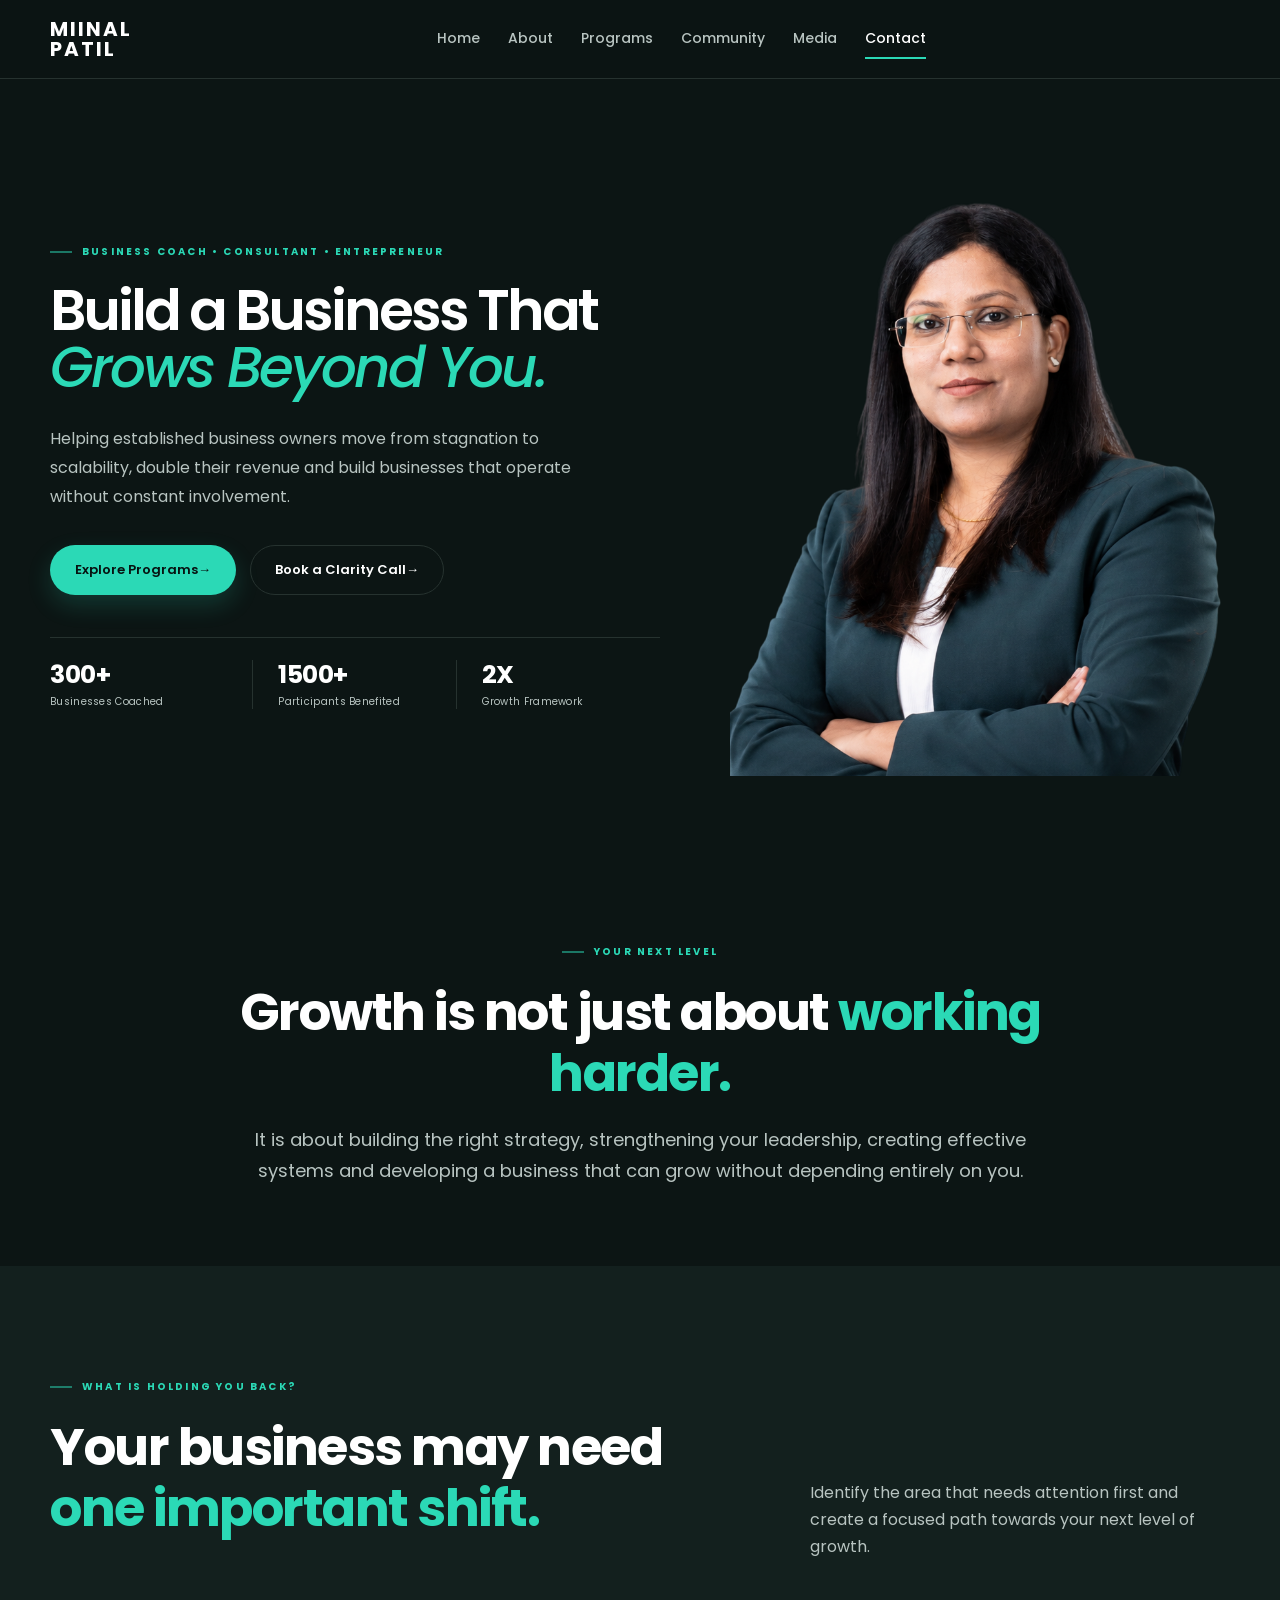
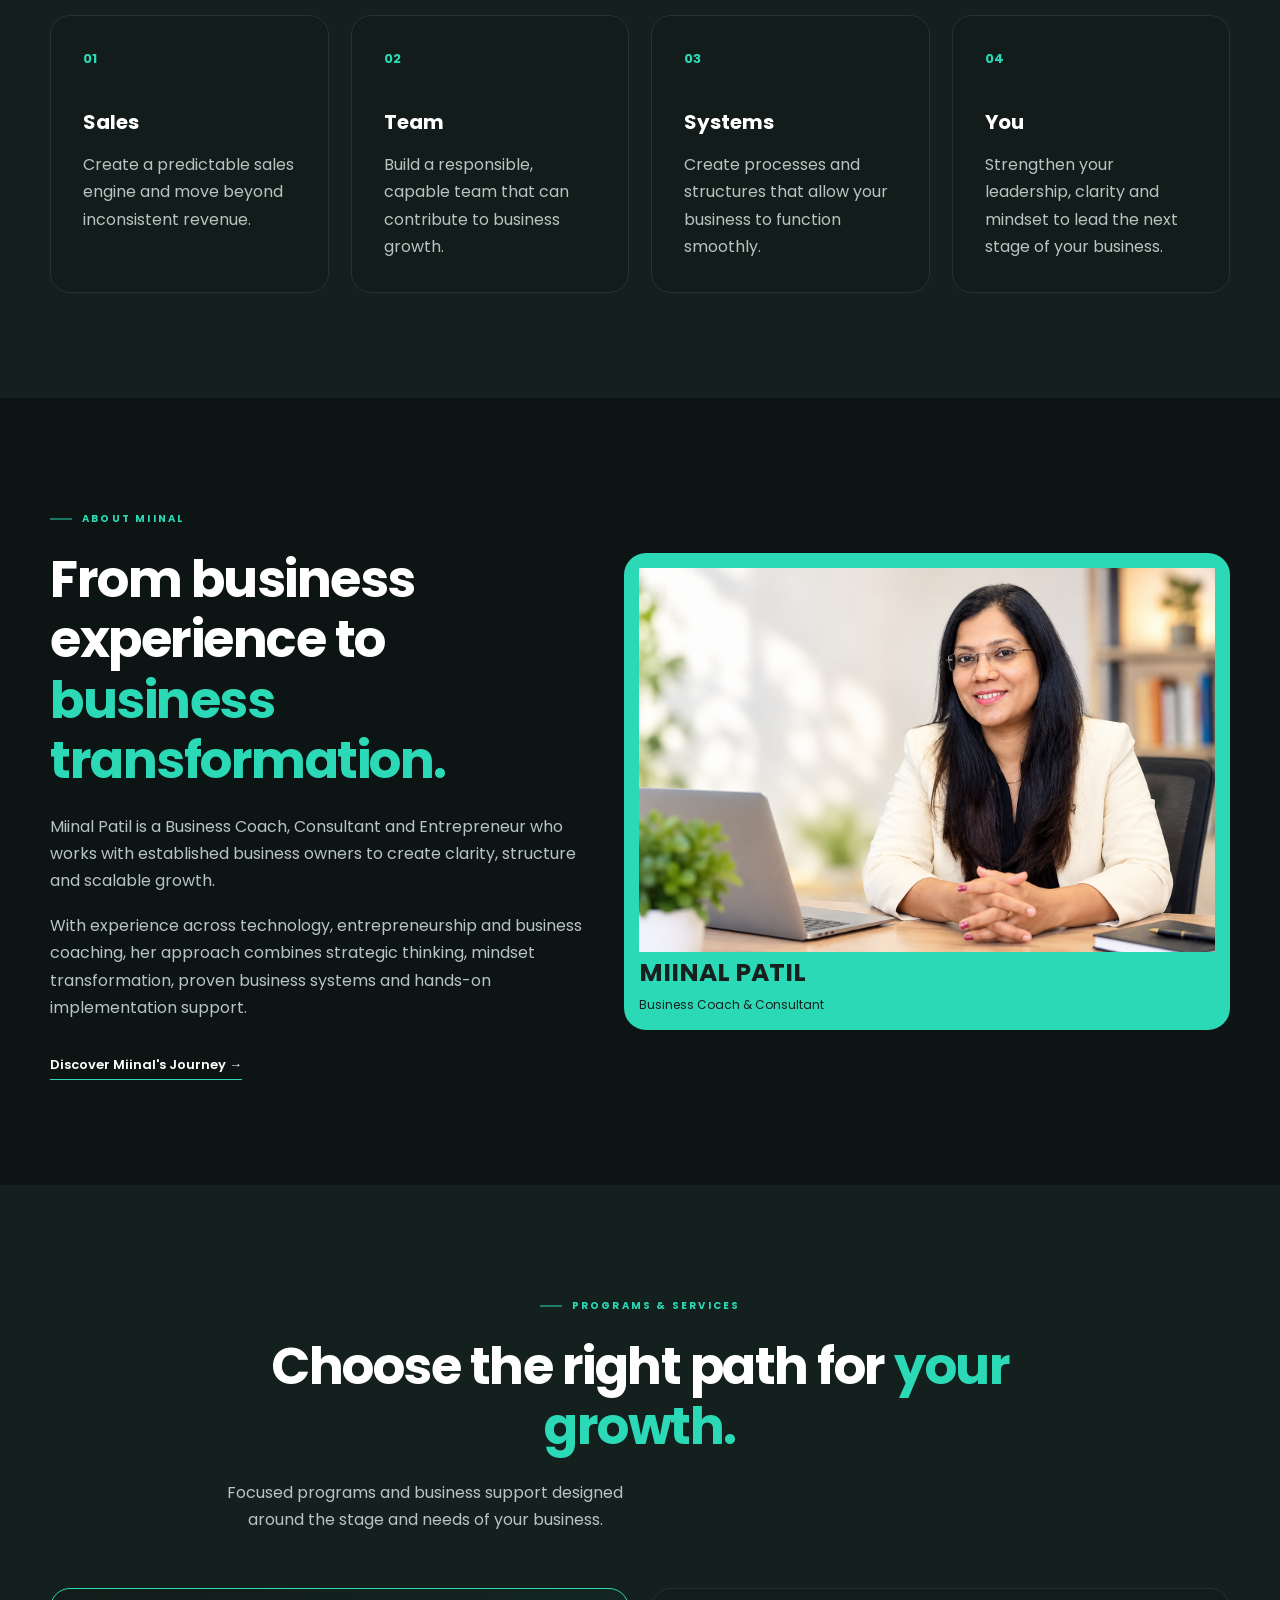
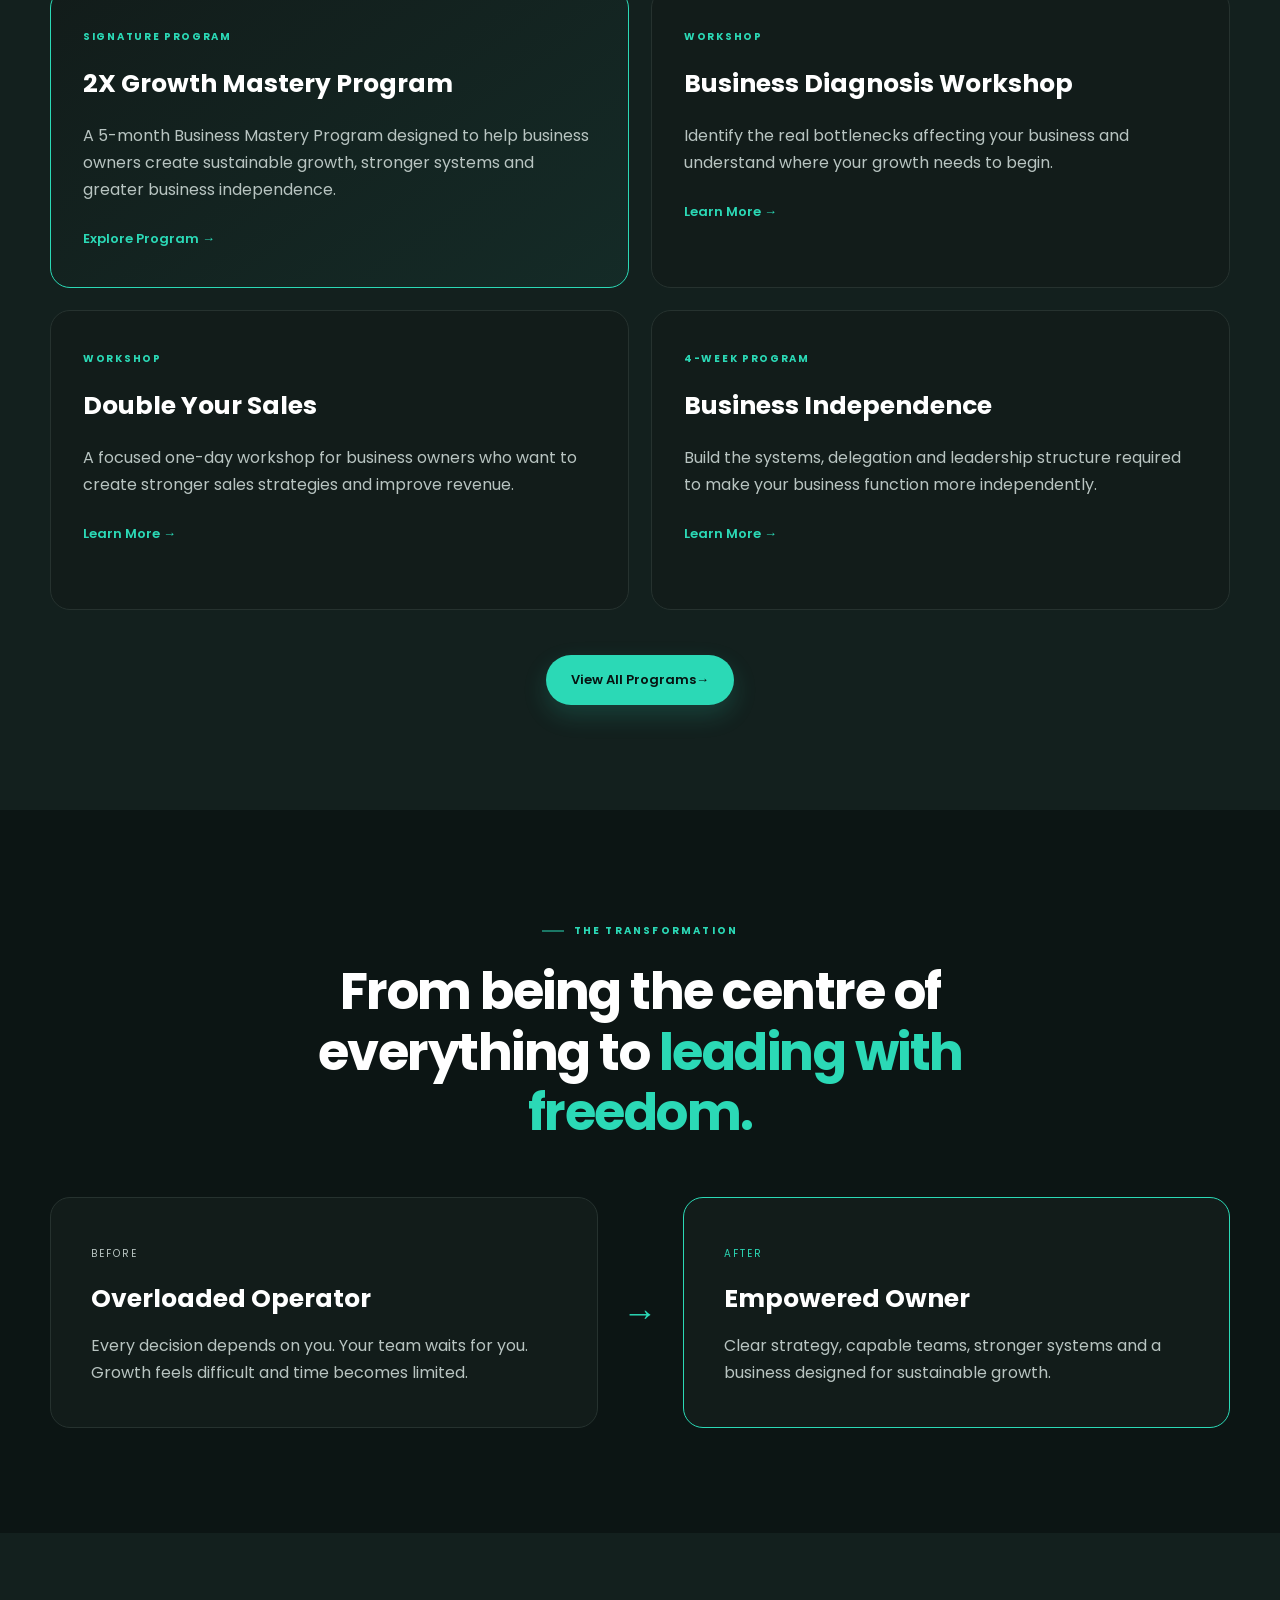
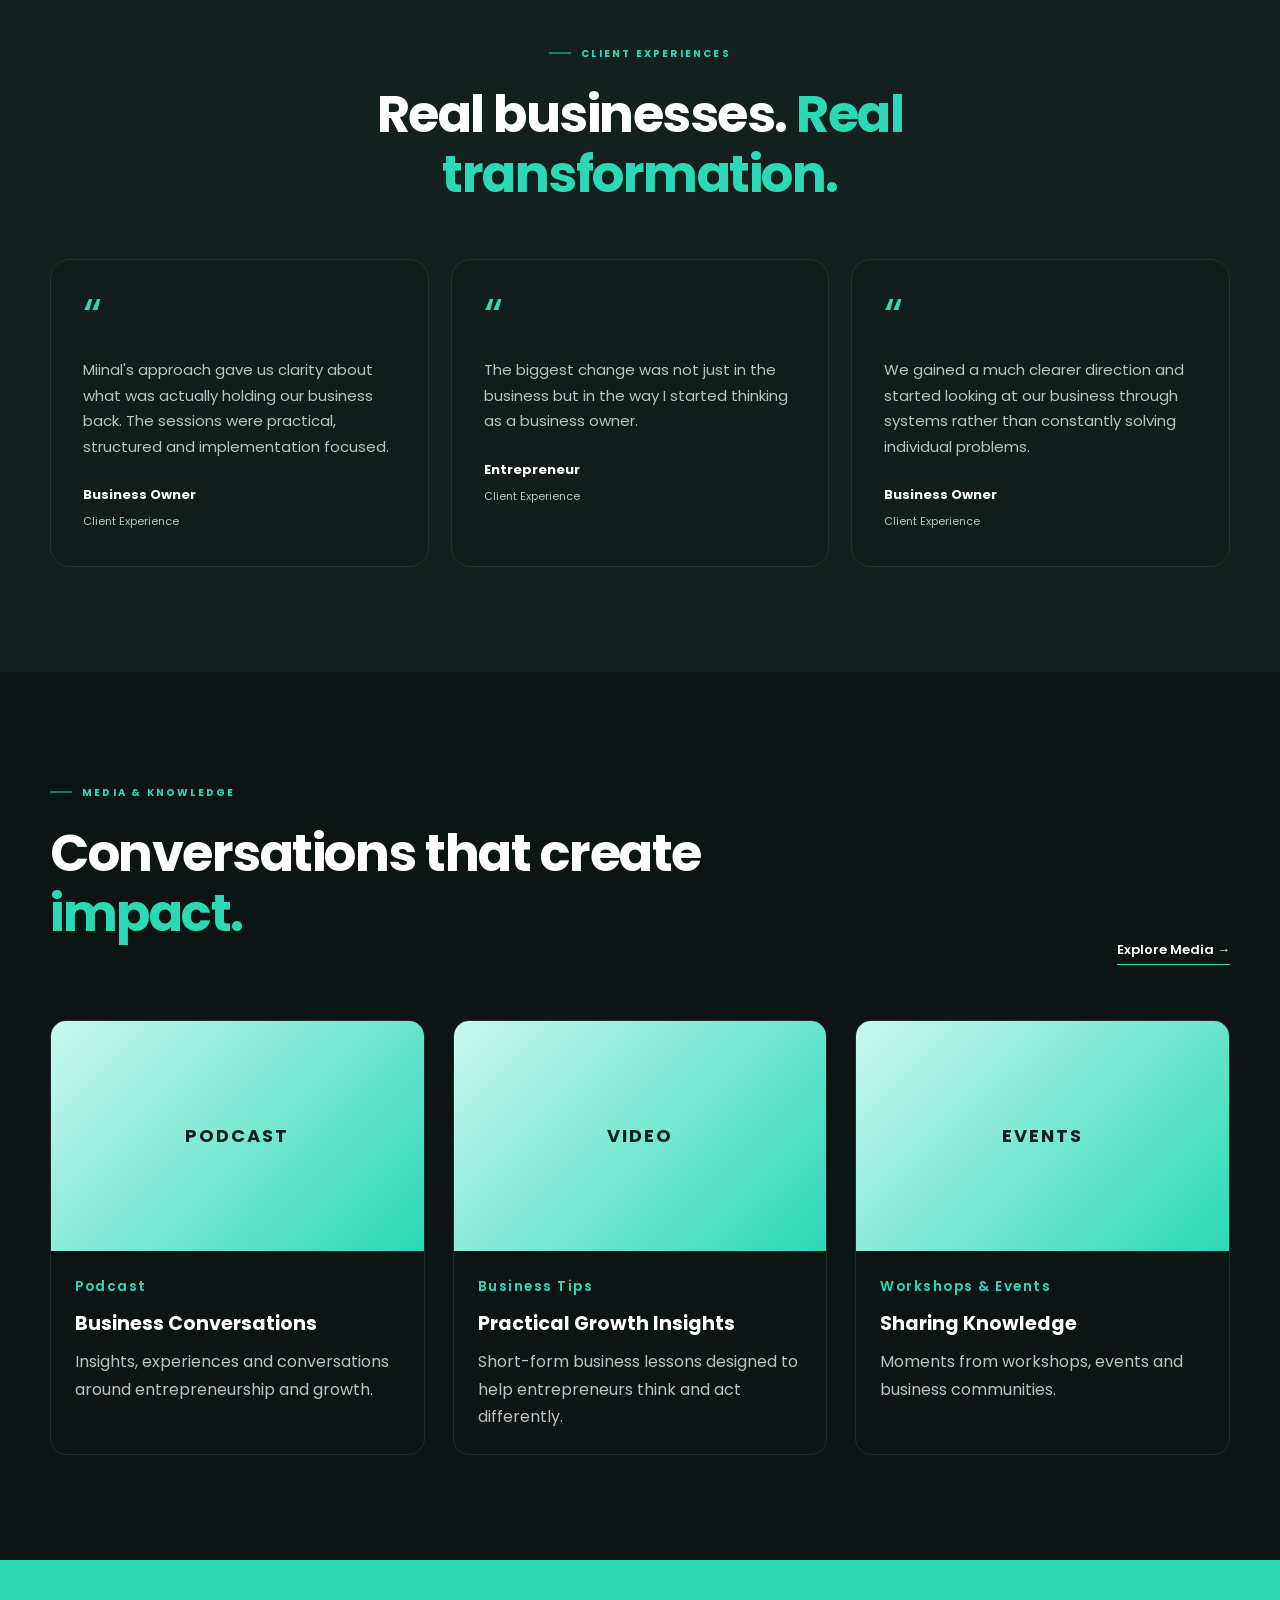
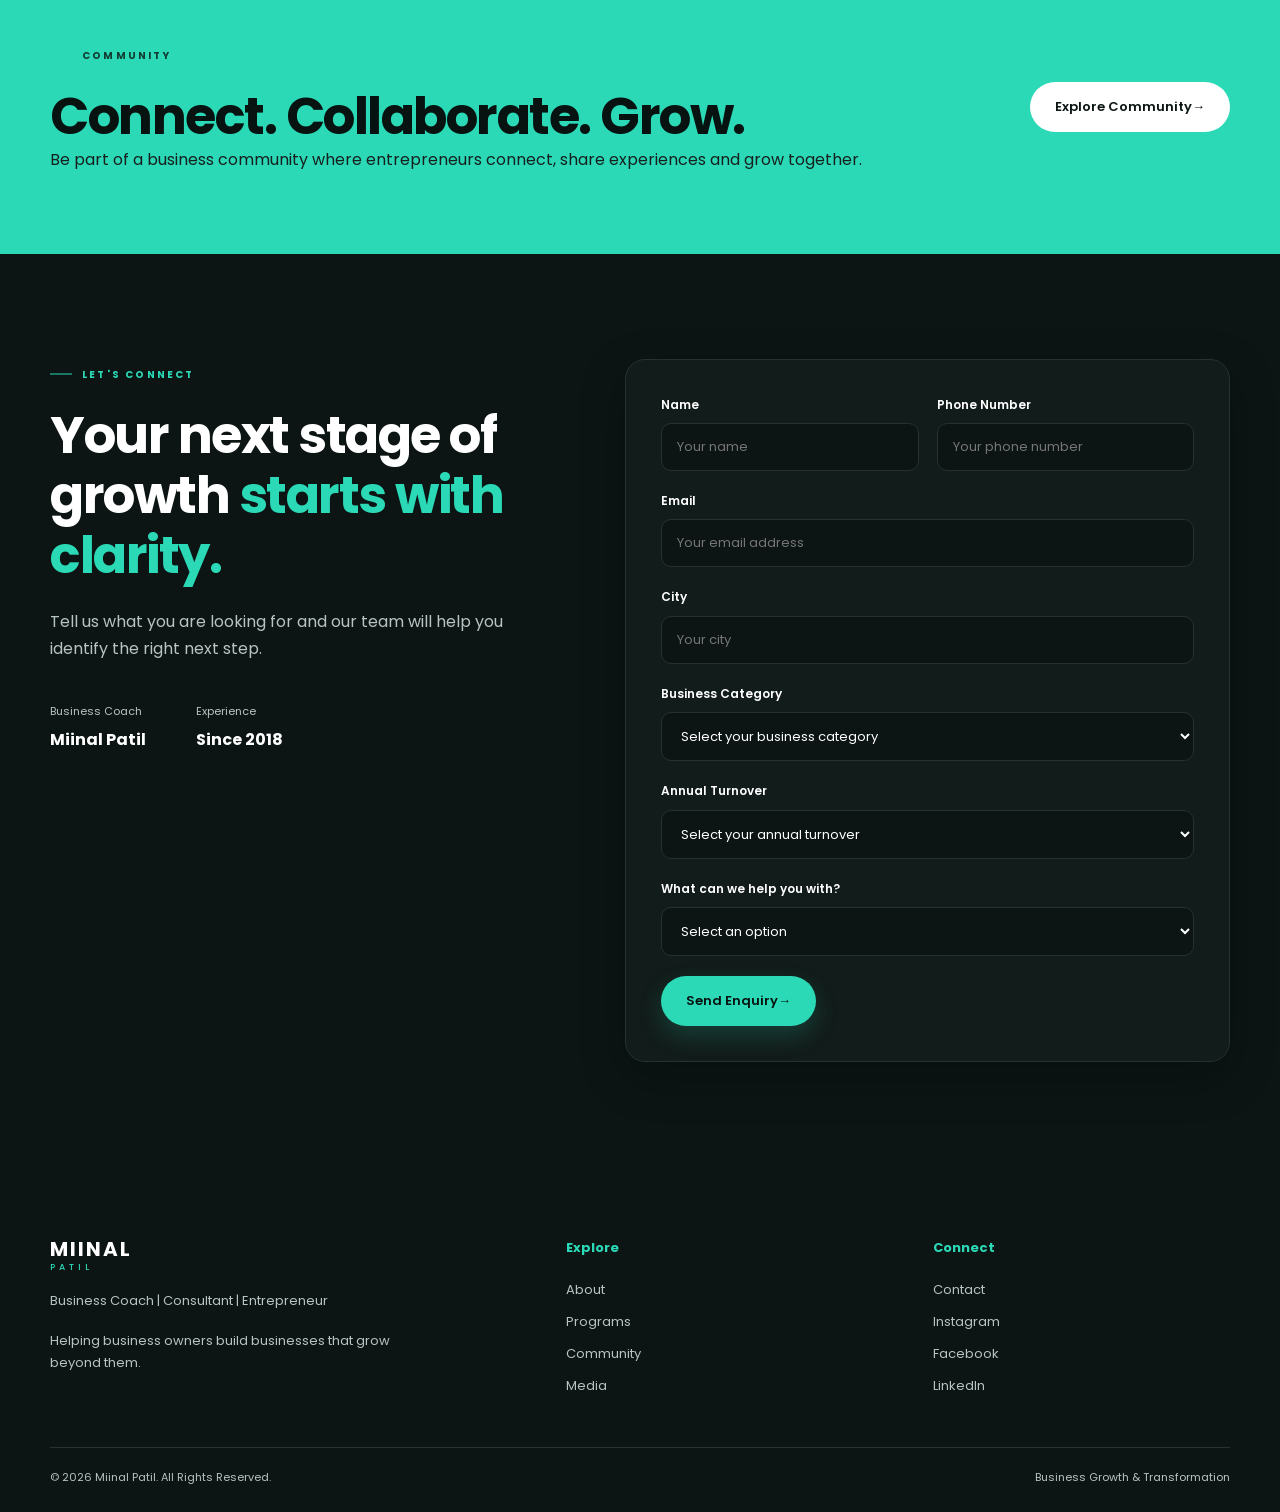
==== index.html @ 7f6ac76d "Update index.html" ====
<!DOCTYPE html>
<html lang="en">
<head>
  <meta charset="UTF-8">
  <meta name="viewport" content="width=device-width, initial-scale=1.0">

  <title>Miinal Patil | Business Coach & Growth Consultant</title>

  <meta
    name="description"
    content="Miinal Patil is a Business Coach, Consultant and Entrepreneur helping established business owners move from stagnation to scalable growth."
  >

  <meta name="theme-color" content="#07110F">

  <link rel="preconnect" href="https://fonts.googleapis.com">
  <link rel="preconnect" href="https://fonts.gstatic.com" crossorigin>

  <link
    href="https://fonts.googleapis.com/css2?family=Poppins:wght@300;400;500;600;700&display=swap"
    rel="stylesheet"
  >

  <link rel="stylesheet" href="style.css">
</head>

<body>

  <!-- ================= HEADER ================= -->

  <header class="site-header">

    <div class="container nav-container">

      <a href="index.html" class="logo" aria-label="Miinal Patil Home">
        <span>MIINAL</span>
        <span>PATIL</span>
        
      </a>

      <nav class="main-nav" id="mainNav" aria-label="Main navigation">

        <a href="index.html" class="active">Home</a>
        <a href="about.html">About</a>
        <a href="programs.html">Programs</a>
        <a href="community.html">Community</a>
        <a href="media.html">Media</a>
        <a href="#contact">Contact</a>

      </nav>

      <div class="nav-actions">

        <button
          class="menu-toggle"
          id="menuToggle"
          aria-label="Open navigation"
          aria-expanded="false"
          aria-controls="mainNav"
          type="button"
        >
          <span></span>
          <span></span>
          <span></span>
        </button>

      </div>

    </div>

  </header>


  <main>

    <!-- ================= HERO ================= -->

<section class="hero home-hero">

  <div class="container hero-grid">

    <!-- LEFT CONTENT -->
    <div class="hero-content">

      <span class="eyebrow">
        BUSINESS COACH • CONSULTANT • ENTREPRENEUR
      </span>

      <h1>
        Build a Business That 
        <br>
        <span>Grows Beyond You.</span>
      </h1>

      <p class="hero-text">
        Helping established business owners move from stagnation
        to scalability, double their revenue and build businesses
        that operate without constant involvement.
      </p>

      <div class="hero-actions">

        <a href="programs.html" class="btn btn-primary">
          Explore Programs
          <span aria-hidden="true">→</span>
        </a>

        <a href="#contact" class="btn btn-secondary">
          Book a Clarity Call
          <span aria-hidden="true">→</span>
        </a>

      </div>


      <!-- TRUST / STATS -->
      <div class="hero-stats">

        <div class="hero-stat">
          <strong>300+</strong>
          <span>Businesses Coached</span>
        </div>

        <div class="hero-stat">
          <strong>1500+</strong>
          <span>Participants Benefited</span>
        </div>

        <div class="hero-stat">
          <strong>2X</strong>
          <span>Growth Framework</span>
        </div>

      </div>

    </div>


    <!-- RIGHT VISUAL -->
    <div class="hero-visual">

    

  

          <img
            src="images/miinal-patil.png"
            alt="Miinal Patil - Business Coach"
          />

  

    </div>

  </div>

</section>

    <!-- ================= INTRO ================= -->

    <section class="section intro-section">

      <div class="container narrow-content center-text">

        <span class="eyebrow">
          YOUR NEXT LEVEL
        </span>

        <h2>
          Growth is not just about
          <span class="accent-text">working harder.</span>
        </h2>

        <p>
          It is about building the right strategy, strengthening your
          leadership, creating effective systems and developing a business
          that can grow without depending entirely on you.
        </p>

      </div>

    </section>


    <!-- ================= CHALLENGES ================= -->

    <section class="section soft-section">

      <div class="container">

        <div class="section-heading">

          <div>

            <span class="eyebrow">
              WHAT IS HOLDING YOU BACK?
            </span>

            <h2>
              Your business may need
              <span class="accent-text">
                one important shift.
              </span>
            </h2>

          </div>

          <p>
            Identify the area that needs attention first and create a
            focused path towards your next level of growth.
          </p>

        </div>


        <div class="card-grid four-grid">

          <article class="feature-card">

            <div class="card-number">
              01
            </div>

            <h3>
              Sales
            </h3>

            <p>
              Create a predictable sales engine and move beyond
              inconsistent revenue.
            </p>

          </article>


          <article class="feature-card">

            <div class="card-number">
              02
            </div>

            <h3>
              Team
            </h3>

            <p>
              Build a responsible, capable team that can contribute
              to business growth.
            </p>

          </article>


          <article class="feature-card">

            <div class="card-number">
              03
            </div>

            <h3>
              Systems
            </h3>

            <p>
              Create processes and structures that allow your business
              to function smoothly.
            </p>

          </article>


          <article class="feature-card">

            <div class="card-number">
              04
            </div>

            <h3>
              You
            </h3>

            <p>
              Strengthen your leadership, clarity and mindset to lead
              the next stage of your business.
            </p>

          </article>

        </div>

      </div>

    </section>


    <!-- ================= ABOUT PREVIEW ================= -->

    <section class="section">

      <div class="container split-section">

        


        <div class="section-content">

          <span class="eyebrow">
            ABOUT MIINAL
          </span>

          <h2>
            From business experience
            to
            <span class="accent-text">
              business transformation.
            </span>
          </h2>

          <p>
            Miinal Patil is a Business Coach, Consultant and Entrepreneur
            who works with established business owners to create clarity,
            structure and scalable growth.
          </p>

          <p>
            With experience across technology, entrepreneurship and
            business coaching, her approach combines strategic thinking,
            mindset transformation, proven business systems and
            hands-on implementation support.
          </p>

          <a href="about.html" class="text-link">
            Discover Miinal's Journey
            <span aria-hidden="true">→</span>
          </a>

        </div>

        <div class="section-image about-placeholder">

          <div>
            <img
              src="images/miinal-patil-about.png"
              alt="Miinal Patil - Business Coach" >
            <span>
              MIINAL PATIL
            </span>

            <small>
              Business Coach & Consultant
            </small>

          </div>

        </div>

      </div>

    </section>


    <!-- ================= PROGRAMS ================= -->

    <section class="section soft-section">

      <div class="container">

        <div class="section-heading center-heading">

          <span class="eyebrow">
            PROGRAMS & SERVICES
          </span>

          <h2>
            Choose the right path for
            <span class="accent-text">
              your growth.
            </span>
          </h2>

          <p>
            Focused programs and business support designed around the
            stage and needs of your business.
          </p>

        </div>


        <div class="card-grid">

          <article class="program-card featured-program">

            <span class="program-tag">
              SIGNATURE PROGRAM
            </span>

            <h3>
              2X Growth Mastery Program
            </h3>

            <p>
              A 5-month Business Mastery Program designed to help
              business owners create sustainable growth, stronger
              systems and greater business independence.
            </p>

            <a
              href="programs.html#growth-mastery"
              class="card-link"
            >
              Explore Program
              <span aria-hidden="true">→</span>
            </a>

          </article>


          <article class="program-card">

            <span class="program-tag">
              WORKSHOP
            </span>

            <h3>
              Business Diagnosis Workshop
            </h3>

            <p>
              Identify the real bottlenecks affecting your business
              and understand where your growth needs to begin.
            </p>

            <a
              href="programs.html#diagnosis"
              class="card-link"
            >
              Learn More
              <span aria-hidden="true">→</span>
            </a>

          </article>


          <article class="program-card">

            <span class="program-tag">
              WORKSHOP
            </span>

            <h3>
              Double Your Sales
            </h3>

            <p>
              A focused one-day workshop for business owners who want
              to create stronger sales strategies and improve revenue.
            </p>

            <a
              href="programs.html#double-sales"
              class="card-link"
            >
              Learn More
              <span aria-hidden="true">→</span>
            </a>

          </article>


          <article class="program-card">

            <span class="program-tag">
              4-WEEK PROGRAM
            </span>

            <h3>
              Business Independence
            </h3>

            <p>
              Build the systems, delegation and leadership structure
              required to make your business function more independently.
            </p>

            <a
              href="programs.html#independence"
              class="card-link"
            >
              Learn More
              <span aria-hidden="true">→</span>
            </a>

          </article>

        </div>


        <div class="center-button">

          <a href="programs.html" class="btn btn-primary">
            View All Programs
            <span aria-hidden="true">→</span>
          </a>

        </div>

      </div>

    </section>


    <!-- ================= IMPACT ================= -->

    <section class="section">

      <div class="container">

        <div class="section-heading center-heading">

          <span class="eyebrow">
            THE TRANSFORMATION
          </span>

          <h2>
            From being the centre of everything
            to
            <span class="accent-text">
              leading with freedom.
            </span>
          </h2>

        </div>


        <div class="transformation-grid">

          <div class="transformation-card">

            <span>
              BEFORE
            </span>

            <h3>
              Overloaded Operator
            </h3>

            <p>
              Every decision depends on you. Your team waits for you.
              Growth feels difficult and time becomes limited.
            </p>

          </div>


          <div class="transformation-arrow" aria-hidden="true">
            →
          </div>


          <div class="transformation-card highlight-card">

            <span>
              AFTER
            </span>

            <h3>
              Empowered Owner
            </h3>

            <p>
              Clear strategy, capable teams, stronger systems and a
              business designed for sustainable growth.
            </p>

          </div>

        </div>

      </div>

    </section>


    <!-- ================= TESTIMONIALS ================= -->

    <section class="section soft-section">

      <div class="container">

        <div class="section-heading center-heading">

          <span class="eyebrow">
            CLIENT EXPERIENCES
          </span>

          <h2>
            Real businesses.
            <span class="accent-text">
              Real transformation.
            </span>
          </h2>

        </div>


        <div class="testimonial-grid">

          <article class="testimonial-card">

            <div class="quote-mark" aria-hidden="true">
              “
            </div>

            <p>
              Miinal's approach gave us clarity about what was actually
              holding our business back. The sessions were practical,
              structured and implementation focused.
            </p>

            <strong>
              Business Owner
            </strong>

            <span>
              Client Experience
            </span>

          </article>


          <article class="testimonial-card">

            <div class="quote-mark" aria-hidden="true">
              “
            </div>

            <p>
              The biggest change was not just in the business but in
              the way I started thinking as a business owner.
            </p>

            <strong>
              Entrepreneur
            </strong>

            <span>
              Client Experience
            </span>

          </article>


          <article class="testimonial-card">

            <div class="quote-mark" aria-hidden="true">
              “
            </div>

            <p>
              We gained a much clearer direction and started looking
              at our business through systems rather than constantly
              solving individual problems.
            </p>

            <strong>
              Business Owner
            </strong>

            <span>
              Client Experience
            </span>

          </article>

        </div>

      </div>

    </section>


    <!-- ================= MEDIA PREVIEW ================= -->

    <section class="section">

      <div class="container">

        <div class="section-heading">

          <div>

            <span class="eyebrow">
              MEDIA & KNOWLEDGE
            </span>

            <h2>
              Conversations that create
              <span class="accent-text">
                impact.
              </span>
            </h2>

          </div>

          <a href="media.html" class="text-link">
            Explore Media
            <span aria-hidden="true">→</span>
          </a>

        </div>


        <div class="media-grid">

          <article class="media-card">

            <div class="media-placeholder">
              PODCAST
            </div>

            <div class="media-content">

              <span>
                Podcast
              </span>

              <h3>
                Business Conversations
              </h3>

              <p>
                Insights, experiences and conversations around
                entrepreneurship and growth.
              </p>

            </div>

          </article>


          <article class="media-card">

            <div class="media-placeholder">
              VIDEO
            </div>

            <div class="media-content">

              <span>
                Business Tips
              </span>

              <h3>
                Practical Growth Insights
              </h3>

              <p>
                Short-form business lessons designed to help
                entrepreneurs think and act differently.
              </p>

            </div>

          </article>


          <article class="media-card">

            <div class="media-placeholder">
              EVENTS
            </div>

            <div class="media-content">

              <span>
                Workshops & Events
              </span>

              <h3>
                Sharing Knowledge
              </h3>

              <p>
                Moments from workshops, events and business
                communities.
              </p>

            </div>

          </article>

        </div>

      </div>

    </section>


    <!-- ================= COMMUNITY CTA ================= -->

    <section class="section community-cta">

      <div class="container cta-box">

        <div>

          <span class="eyebrow">
            COMMUNITY
          </span>

          <h2>
            Connect. Collaborate. Grow.
      
          </h2>

          <p style="color: #17201f;">
            Be part of a business community where entrepreneurs
            connect, share experiences and grow together.
          </p>

        </div>

        <a href="community.html" class="btn btn-light">
          Explore Community
          <span aria-hidden="true">→</span>
        </a>

      </div>

    </section>


    <!-- ================= CONTACT ================= -->

  <section
  class="section contact-section"
  id="contact"
>

  <div class="container contact-grid">

    <div class="contact-content">

      <span class="eyebrow">
        LET'S CONNECT
      </span>

      <h2>
        Your next stage of growth
        <span class="accent-text">
          starts with clarity.
        </span>
      </h2>

      <p>
        Tell us what you are looking for and our team will help
        you identify the right next step.
      </p>


      <div class="contact-details">

        <div>

          <span>
            Business Coach
          </span>

          <strong>
            Miinal Patil
          </strong>

        </div>


        <div>

          <span>
            Experience
          </span>

          <strong>
            Since 2018
          </strong>

        </div>

      </div>

    </div>


    <form
      class="contact-form"
      id="contactForm"
    >

      <div class="form-row">

        <div class="form-group">

          <label for="name">
            Name
          </label>

          <input
            type="text"
            id="name"
            name="name"
            placeholder="Your name"
            autocomplete="name"
            required
          >

        </div>


        <div class="form-group">

          <label for="phone">
            Phone Number
          </label>

          <input
            type="tel"
            id="phone"
            name="phone"
            placeholder="Your phone number"
            autocomplete="tel"
            required
          >

        </div>

      </div>


      <div class="form-group">

        <label for="email">
          Email
        </label>

        <input
          type="email"
          id="email"
          name="email"
          placeholder="Your email address"
          autocomplete="email"
          required
        >

      </div>


      <div class="form-group">

        <label for="city">
          City
        </label>

        <input
          type="text"
          id="city"
          name="city"
          placeholder="Your city"
          autocomplete="address-level2"
          required
        >

      </div>


      <div class="form-group">

        <label for="businessCategory">
          Business Category
        </label>

        <select
          id="businessCategory"
          name="businessCategory"
          required
        >

          <option value="">
            Select your business category
          </option>

          <option value="construction">
            Construction
          </option>

          <option value="real-estate">
            Real Estate
          </option>

          <option value="manufacturing">
            Manufacturing
          </option>

          <option value="retail">
            Retail
          </option>

          <option value="service-business">
            Service Business
          </option>

          <option value="coaching-consulting">
            Coaching/Consulting
          </option>

          <option value="education">
            Education
          </option>

          <option value="healthcare">
            Healthcare
          </option>

          <option value="digital-it">
            Digital/IT
          </option>

          <option value="other">
            Other
          </option>

        </select>

      </div>


      <div class="form-group">

        <label for="annualTurnover">
          Annual Turnover
        </label>

        <select
          id="annualTurnover"
          name="annualTurnover"
          required
        >

          <option value="">
            Select your annual turnover
          </option>

          <option value="below-25-lakhs">
            Below ₹25 Lakhs
          </option>

          <option value="25-50-lakhs">
            ₹25 Lakhs - ₹50 Lakhs
          </option>

          <option value="50-lakhs-1-crore">
            ₹50 Lakhs - ₹1 Crore
          </option>

          <option value="1-2-crore">
            ₹1 Crore - ₹2 Crore
          </option>

          <option value="2-5-crore">
            ₹2 Crore - ₹5 Crore
          </option>

          <option value="above-5-crore">
            Above ₹5 Crore
          </option>

        </select>

      </div>


      <div class="form-group">

        <label for="requirement">
          What can we help you with?
        </label>

        <select
          id="requirement"
          name="requirement"
          required
        >

          <option value="">
            Select an option
          </option>

          <option value="workshop">
            Workshop
          </option>

          <option value="program">
            Program
          </option>

          <option value="consultation-call">
            Consultation Call
          </option>

        </select>

      </div>


      <button
        type="submit"
        class="btn btn-primary"
      >
        Send Enquiry
        <span aria-hidden="true">→</span>
      </button>     
    </form>

  </div>

</section>

  </main>

  <!-- ========================================
     FORM SUCCESS DIALOG
======================================== -->

<div
  class="success-dialog-overlay"
  id="successDialog"
  role="dialog"
  aria-modal="true"
  aria-labelledby="successDialogTitle"
  aria-describedby="successDialogMessage"
  hidden
>

  <div class="success-dialog">

    <button
      type="button"
      class="success-dialog-close"
      id="successDialogClose"
      aria-label="Close"
    >
      ×
    </button>

    <div class="success-dialog-icon" aria-hidden="true">
      ✓
    </div>

    <h3 id="successDialogTitle">
      Thank You!
    </h3>

    <p id="successDialogMessage">
      Your information has been submitted successfully.
      Our team will contact you shortly.
    </p>

    <button
      type="button"
      class="btn btn-primary"
      id="successDialogOk"
    >
      OK
    </button>

  </div>

</div>


  <!-- ================= FOOTER ================= -->

  <footer class="site-footer">

    <div class="container footer-grid">

      <div class="footer-brand">

        <a
          href="index.html"
          class="logo"
          aria-label="Miinal Patil Home"
        >
          <span>MIINAL</span>
          <small>PATIL</small>
        </a>

        <p>
          Business Coach | Consultant | Entrepreneur
        </p>

        <p class="footer-tagline">
          Helping business owners build businesses that grow
          beyond them.
        </p>

      </div>


      <div class="footer-links">

        <h4>
          Explore
        </h4>

        <a href="about.html">
          About
        </a>

        <a href="programs.html">
          Programs
        </a>

        <a href="community.html">
          Community
        </a>

        <a href="media.html">
          Media
        </a>

      </div>


      <div class="footer-links">

        <h4>
          Connect
        </h4>

        <a href="#contact">
          Contact
        </a>

        <a href="#">
          Instagram
        </a>

        <a href="#">
          Facebook
        </a>

        <a href="#">
          LinkedIn
        </a>

      </div>

    </div>


    <div class="container footer-bottom">

      <p>
        © 2026 Miinal Patil. All Rights Reserved.
      </p>

      <p>
        Business Growth & Transformation
      </p>

    </div>

  </footer>


  <!-- ================= BACK TO TOP ================= -->

  <button
    id="backToTop"
    class="back-to-top"
    aria-label="Back to top"
    type="button"
  >
    ↑
  </button>


  <script src="script.js"></script>

</body>
</html>
---- style.css ----
/* ========================================
   MIINAL PATIL WEBSITE
   PREMIUM BUSINESS COACH DESIGN
   PRIMARY ACCENT: #2BD9B6
======================================== */

/* ========================================
   ROOT VARIABLES
======================================== */

:root {
  --accent: #2BD9B6;
  --accent-dark: #1dbb9b;

  --bg: #0c1514;
  --bg-soft: #13201e;

  --text: #ffffff;
  --text-soft: #b8c4c1;

  --border: #26322f;
  --card: #121c1a;

  --dark-bg: #0c1514;
  --dark-card: #13201e;
  --dark-text: #ffffff;
  --dark-soft: #b8c4c1;

  --shadow: 0 15px 45px rgba(0, 0, 0, 0.25);
  --radius: 20px;
  --container: 1180px;
}
/* ========================================
   DARK MODE
======================================== */

html.dark {
  --bg: #0b1110;
  --bg-soft: #101917;
  --text: #ffffff;
  --text-soft: #b5c0bd;
  --border: #26322f;
  --card: #121c1a;
  --shadow: 0 15px 45px rgba(0, 0, 0, 0.25);
}

/* ========================================
   RESET
======================================== */

* {
  margin: 0;
  padding: 0;
  box-sizing: border-box;
}

html {
  scroll-behavior: smooth;
}

body {
  font-family: "Poppins", sans-serif;
  background: var(--bg);
  color: var(--text);
  line-height: 1.7;
  transition:
    background 0.25s ease
    color 0.25s ease;
}

img {
  max-width: 100%;
  display: block;
}

a {
  color: inherit;
  text-decoration: none;
}

button,
input,
textarea,
select {
  font-family: inherit;
}

/* ========================================
   CONTAINER
======================================== */

.container {
  width: min(
    calc(100% - 40px),
    var(--container)
  );
  margin: 0 auto;
}

.narrow-content {
  max-width: 820px;
  margin-left: auto;
  margin-right: auto;
}

/* ========================================
   HEADER
======================================== */

.site-header {
  position: sticky;
  top: 0;
  z-index: 1000;
  background: color-mix(
    in srgb,
    var(--bg) 94%,
    transparent
  );
  backdrop-filter: blur(18px);
  border-bottom: 1px solid var(--border);
}

.nav-container {
  min-height: 78px;
  display: flex;
  align-items: center;
  justify-content: space-between;
  gap: 30px;
}

/* LOGO */

.logo {
  display: inline-flex;
  flex-direction: column;
  line-height: 1;
  letter-spacing: 2px;
}

.logo span {
  font-size: 20px;
  font-weight: 700;
}

.logo small {
  margin-top: 4px;
  font-size: 9px;
  font-weight: 500;
  letter-spacing: 4px;
  color: var(--accent);
}

/* NAV */

.main-nav {
  display: flex;
  align-items: center;
  gap: 28px;
}

.main-nav a {
  position: relative;
  padding: 8px 0;
  font-size: 14px;
  font-weight: 500;
  color: var(--text-soft);
  transition: color 0.25s ease;
}

.main-nav a:hover,
.main-nav a.active {
  color: var(--text);
}

.main-nav a::after {
  content: "";
  position: absolute;
  left: 0;
  bottom: 0;
  width: 0;
  height: 2px;
  background: var(--accent);
  transition: width 0.25s ease;
}

.main-nav a:hover::after,
.main-nav a.active::after {
  width: 100%;
}

/* NAV ACTIONS */

.nav-actions {
  display: flex;
  align-items: center;
  gap: 12px;
}

/* THEME TOGGLE */

.theme-toggle {
  width: 42px;
  height: 42px;
  border-radius: 50%;
  border: 1px solid var(--border);
  background: var(--card);
  color: var(--text);
  cursor: pointer;
  font-size: 20px;
  display: grid;
  place-items: center;
  transition: all 0.25s ease;
}

.theme-toggle:hover {
  border-color: var(--accent);
  color: var(--accent);
  transform: translateY(-2px);
}

/* MOBILE MENU BUTTON */

.menu-toggle {
  display: none;
  width: 42px;
  height: 42px;
  border: 1px solid var(--border);
  border-radius: 10px;
  background: var(--card);
  cursor: pointer;
  padding: 9px;
}

.menu-toggle span {
  display: block;
  width: 100%;
  height: 2px;
  background: var(--text);
  margin: 5px 0;
}

/* ========================================
   HERO
======================================== */

.hero {
  padding: 90px 0 80px;
}

.home-hero {
  min-height: 720px;
  display: flex;
  align-items: center;
  overflow: hidden;
}

/* HERO GRID */

.hero-grid {
  display: grid;
  grid-template-columns:
    minmax(0, 1fr)
    minmax(420px, 0.82fr);
  gap: 70px;
  align-items: center;
}

/* HERO CONTENT */

.hero-content {
  position: relative;
  z-index: 2;
}

/* EYEBROW */

.eyebrow {
  position: relative;
  display: inline-flex;
  align-items: center;
  gap: 10px;
  margin-bottom: 22px;
  padding-left: 32px;
  font-size: 10px;
  font-weight: 700;
  letter-spacing: 2.2px;
  color: var(--accent);
}

.eyebrow::before {
  content: "";
  position: absolute;
  left: 0;
  top: 50%;
  width: 22px;
  height: 1px;
  background: var(--accent);
  transform: translateY(-50%);
}

/* HEADING */

.hero h1 {
  max-width: 600px;
  margin-bottom: 28px;
  font-size: clamp(38px, 4.4vw, 64px);
  line-height: 1.02;
  letter-spacing: -3px;
  font-weight: 600;
}

.hero h1 span {
  display: block;
  color: var(--accent);
  font-weight: 500;
  font-style: italic;
}

/* DESCRIPTION */

.hero-text {
  max-width: 570px;
  margin-bottom: 34px;
  font-size: 16px;
  line-height: 1.8;
  color: var(--text-soft);
}

/* HERO ACTIONS */

.hero-actions {
  display: flex;
  align-items: center;
  flex-wrap: wrap;
  gap: 14px;
  margin-bottom: 42px;
}

/* HERO STATS */

.hero-stats {
  display: grid;
  grid-template-columns: repeat(3, 1fr);
  max-width: 650px;
  border-top: 1px solid var(--border);
  padding-top: 22px;
}

.hero-stat {
  display: flex;
  flex-direction: column;
  padding-right: 20px;
  border-right: 1px solid var(--border);
}

.hero-stat:not(:first-child) {
  padding-left: 25px;
}

.hero-stat:last-child {
  border-right: none;
}

.hero-stat strong {
  font-size: 25px;
  line-height: 1.2;
  color: var(--text);
  letter-spacing: -0.5px;
}

.hero-stat span {
  margin-top: 5px;
  font-size: 10px;
  line-height: 1.4;
  color: var(--text-soft);
  letter-spacing: 0.3px;
}

/* HERO VISUAL */

.hero-visual {
  position: relative;
  display: flex;
  justify-content: center;
  align-items: center;
}

/* IMAGE FRAME */

.hero-card {
  position: relative;
  width: min(100%, 500px);
  aspect-ratio: 0.86;
  padding: 10px;
  border-radius: 30px;
  background:
    linear-gradient(
      145deg,
      rgba(43, 217, 182, 0.65),
      rgba(43, 217, 182, 0.08)
    );
  box-shadow:
    0 30px 70px
    rgba(0, 0, 0, 0.30);
}

/* IMAGE */

.hero-image-placeholder {
  position: relative;
  width: 100%;
  height: 100%;
  overflow: hidden;
  border-radius: 23px;
  background:
    linear-gradient(
      145deg,
      #172522,
      #0d1514
    );
}

.hero-image-placeholder img {
  width: 100%;
  height: 100%;
  object-fit: cover;
  object-position: center top;
  transition: transform 0.6s ease;
}

.hero-card:hover
.hero-image-placeholder img {
  transform: scale(1.025);
}

/* FLOATING GROWTH CARD */

.hero-growth-card {
  position: absolute;
  left: -45px;
  bottom: 45px;
  min-width: 175px;
  padding: 18px 20px;
  background: var(--card);
  border: 1px solid var(--border);
  border-radius: 17px;
  box-shadow:
    0 18px 45px
    rgba(0, 0, 0, 0.25);
  display: flex;
  flex-direction: column;
  z-index: 3;
}

.growth-label {
  margin-bottom: 5px;
  font-size: 9px;
  font-weight: 700;
  letter-spacing: 1.3px;
  color: var(--text-soft);
}

.hero-growth-card strong {
  font-size: 27px;
  line-height: 1.2;
  letter-spacing: -1px;
  color: var(--accent);
}

.growth-text {
  margin-top: 2px;
  font-size: 10px;
  color: var(--text-soft);
}

/* ========================================
   PAGE HERO
======================================== */

.page-hero {
  padding: 110px 0 90px;
  background: var(--bg-soft);
  border-bottom: 1px solid var(--border);
}

.page-hero h1 {
  font-size: clamp(42px, 6vw, 68px);
  line-height: 1.1;
  letter-spacing: -2px;
  margin-bottom: 25px;
}

.page-hero p {
  font-size: 18px;
  color: var(--text-soft);
}

/* ========================================
   SECTIONS
======================================== */

.section {
  padding: 105px 0;
}

.soft-section {
  background: var(--bg-soft);
}

.section-heading {
  display: flex;
  align-items: flex-end;
  justify-content: space-between;
  gap: 50px;
  margin-bottom: 55px;
}

.section-heading > div {
  max-width: 720px;
}

.section-heading > p {
  max-width: 420px;
  color: var(--text-soft);
}

.center-heading {
  display: block;
  text-align: center;
  max-width: 850px;
  margin-left: auto;
  margin-right: auto;
}

.section h2 {
  font-size: clamp(34px, 4vw, 52px);
  line-height: 1.18;
  letter-spacing: -1.5px;
  margin-bottom: 22px;
}

.section p {
  color: var(--text-soft);
}

.center-text {
  text-align: center;
}

.intro-section {
  padding-top: 80px;
  padding-bottom: 80px;
}

.intro-section p {
  font-size: 18px;
}

/* ========================================
   BUTTONS
======================================== */

.btn {
  display: inline-flex;
  align-items: center;
  justify-content: center;
  min-height: 50px;
  padding: 0 24px;
  border-radius: 999px;
  border: 1px solid transparent;
  font-size: 13px;
  font-weight: 600;
  cursor: pointer;
  transition:
    transform 0.25s ease,
    box-shadow 0.25s ease,
    background 0.25s ease;
}

.btn:hover {
  transform: translateY(-2px);
}

.btn-primary {
  background: var(--accent);
  color: #071311;
  box-shadow:
    0 10px 25px
    rgba(43, 217, 182, 0.18);
}

.btn-primary:hover {
  background: var(--accent-dark);
}

.btn-secondary {
  background: transparent;
  border-color: var(--border);
  color: var(--text);
}

.btn-secondary:hover {
  border-color: var(--accent);
}

.btn-light {
  background: #ffffff;
  color: #0b1513;
}

.center-button {
  text-align: center;
  margin-top: 45px;
}

/* ========================================
   CARDS
======================================== */

.card-grid {
  display: grid;
  grid-template-columns: repeat(2, 1fr);
  gap: 22px;
}

.four-grid {
  grid-template-columns: repeat(4, 1fr);
}

.three-grid {
  grid-template-columns: repeat(3, 1fr);
}

.feature-card,
.program-card,
.testimonial-card,
.event-card {
  background: var(--card);
  border: 1px solid var(--border);
  border-radius: var(--radius);
  padding: 32px;
  transition:
    transform 0.25s ease,
    box-shadow 0.25s ease,
    border-color 0.25s ease;
}

.feature-card:hover,
.program-card:hover,
.testimonial-card:hover,
.event-card:hover {
  transform: translateY(-5px);
  box-shadow: var(--shadow);
  border-color:
    rgba(43, 217, 182, 0.45);
}

.feature-card h3,
.program-card h3,
.event-card h3 {
  font-size: 20px;
  margin-bottom: 12px;
}

.card-number,
.card-icon {
  color: var(--accent);
  font-size: 13px;
  font-weight: 700;
  margin-bottom: 35px;
}

.accent-text {
  color: var(--accent);
}

/* ========================================
   ABOUT / SPLIT SECTIONS
======================================== */

.split-section {
  display: grid;
  grid-template-columns: 0.95fr 1.05fr;
  gap: 25px;
  align-items: center;
}

.section-image {
  min-height: 360px;
  border-radius: 30px;
}

.about-placeholder > div {
  width: 100%;
  min-height: 360px;
  border-radius: 22px;
  background: #2BD9B6;
  display: flex;
  flex-direction: column;
  justify-content: flex-end;
  padding: 15px;
  color: #17201f;
}

.about-placeholder span {
  font-size: 25px;
  font-weight: 700;
}

.about-placeholder small {
  font-size: 12px;
}

.section-content p {
  margin-bottom: 18px;
}

.text-link {
  display: inline-block;
  margin-top: 15px;
  color: var(--text);
  font-size: 13px;
  font-weight: 600;
  border-bottom: 1px solid var(--accent);
  padding-bottom: 3px;
}

/* ========================================
   PROGRAM CARDS
======================================== */

.program-card {
  min-height: 300px;
}

.featured-program {
  border-color: var(--accent);
  background:
    linear-gradient(
      145deg,
      var(--card),
      rgba(43, 217, 182, 0.06)
    );
}

.program-tag {
  display: inline-block;
  margin-bottom: 18px;
  font-size: 10px;
  font-weight: 700;
  letter-spacing: 1.7px;
  color: var(--accent);
}

.program-card h3 {
  font-size: 25px;
  margin-bottom: 16px;
}

.card-link {
  display: inline-block;
  margin-top: 25px;
  color: var(--accent);
  font-size: 13px;
  font-weight: 600;
}

/* ========================================
   TRANSFORMATION
======================================== */

.transformation-grid {
  display: grid;
  grid-template-columns: 1fr auto 1fr;
  gap: 25px;
  align-items: center;
}

.transformation-card {
  padding: 40px;
  border: 1px solid var(--border);
  border-radius: var(--radius);
  background: var(--card);
}

.transformation-card span {
  font-size: 10px;
  letter-spacing: 2px;
  color: var(--text-soft);
}

.transformation-card h3 {
  font-size: 25px;
  margin: 12px 0;
}

.highlight-card {
  border-color: var(--accent);
}

.highlight-card span {
  color: var(--accent);
}

.transformation-arrow {
  font-size: 35px;
  color: var(--accent);
}

/* ========================================
   TESTIMONIALS
======================================== */

.testimonial-grid {
  display: grid;
  grid-template-columns: repeat(3, 1fr);
  gap: 22px;
}

.quote-mark {
  color: var(--accent);
  font-size: 50px;
  line-height: 1;
  margin-bottom: 15px;
}

.testimonial-card p {
  font-size: 15px;
  margin-bottom: 25px;
}

.testimonial-card strong {
  display: block;
  font-size: 13px;
}

.testimonial-card span {
  font-size: 11px;
  color: var(--text-soft);
}

/* ========================================
   FORM SUCCESS DIALOG
======================================== */

.success-dialog-overlay {
  position: fixed;
  inset: 0;
  z-index: 9999;
  display: flex;
  align-items: center;
  justify-content: center;
  padding: 20px;
  background: rgba(0, 0, 0, 0.55);
  backdrop-filter: blur(6px);
}

.success-dialog-overlay[hidden] {
  display: none;
}

.success-dialog {
  position: relative;
  width: 100%;
  max-width: 440px;
  padding: 40px 32px;
  text-align: center;
  background: var(--card);
  color: var(--text);
  border: 1px solid var(--border);
  border-radius: 20px;
  box-shadow: 0 20px 60px rgba(0, 0, 0, 0.2);
  animation: successDialogIn 0.25s ease;
}

.success-dialog-icon {
  width: 64px;
  height: 64px;
  margin: 0 auto 20px;
  display: flex;
  align-items: center;
  justify-content: center;
  border-radius: 50%;
  background: #2BD9B6;
  color: #ffffff;
  font-size: 32px;
  font-weight: 700;
}

.success-dialog h3 {
  margin: 0 0 12px;
  font-size: 28px;
}

.success-dialog p {
  margin: 0 auto 28px;
  max-width: 340px;
  line-height: 1.6;
}

.success-dialog-close {
  position: absolute;
  top: 14px;
  right: 16px;
  width: 36px;
  height: 36px;
  border: none;
  background: transparent;
  font-size: 28px;
  line-height: 1;
  cursor: pointer;
  color: inherit;
}

.success-dialog-close:hover {
  opacity: 0.7;
}

@keyframes successDialogIn {
  from {
    opacity: 0;
    transform: translateY(10px) scale(0.97);
  }

  to {
    opacity: 1;
    transform: translateY(0) scale(1);
  }
}

/* ========================================
   MEDIA
======================================== */

.media-grid {
  display: grid;
  grid-template-columns: repeat(3, 1fr);
  gap: 22px;
}

.media-card {
  overflow: hidden;
  border: 1px solid var(--border);
  border-radius: var(--radius);
  background: var(--card);
}

.media-placeholder {
  min-height: 230px;
  background:
    linear-gradient(
      135deg,
      #c9f8ee,
      var(--accent)
    );
  color: #10201d;
  display: grid;
  place-items: center;
  font-size: 18px;
  font-weight: 700;
  letter-spacing: 2px;
}

.media-content {
  padding: 28px;
}

.media-content > span {
  color: var(--accent);
  font-size: 10px;
  font-weight: 700;
  letter-spacing: 1.5px;
}

.media-content h3 {
  margin: 10px 0;
  font-size: 20px;
}

.media-placeholder.podcast {
  position: relative;
  width: 100%;
  aspect-ratio: 16 / 9;
  min-height: 0;
  overflow: hidden;
}

.media-placeholder.podcast iframe {
  position: absolute;
  inset: 0;
  width: 100%;
  height: 100%;
  border: 0;
}

/* ========================================
   PODCAST HORIZONTAL SLIDER
======================================== */

.media-slider {
  position: relative;
  width: 100%;
}

/* Horizontal scrolling track */
.media-grid.podcast-slider {
  display: flex !important;
  flex-direction: row !important;
  flex-wrap: nowrap !important;

  width: 100%;
  gap: 24px;

  overflow-x: auto;
  overflow-y: hidden;

  padding: 0 5px 20px;

  scroll-behavior: smooth;
  scroll-snap-type: x mandatory;

  scrollbar-width: none;
}

.media-grid.podcast-slider::-webkit-scrollbar {
  display: none;
}

/* Podcast cards */
.media-grid.podcast-slider .media-card {
  flex: 0 0 calc((100% - 48px) / 3) !important;

  width: calc((100% - 48px) / 3) !important;
  min-width: calc((100% - 48px) / 3) !important;
  max-width: calc((100% - 48px) / 3) !important;

  scroll-snap-align: start;

  overflow: hidden;
}


/* ========================================
   PODCAST ARROWS
======================================== */

.media-slider .media-arrow {
  position: absolute;
  top: 42%;
  z-index: 20;

  width: 48px;
  height: 48px;

  display: flex;
  align-items: center;
  justify-content: center;

  border: none;
  border-radius: 50%;

  background: var(--accent);
  color: #071311;

  font-size: 30px;
  font-weight: 400;
  line-height: 1;

  cursor: pointer;

  box-shadow: 0 8px 25px rgba(0, 0, 0, 0.18);

  transform: translateY(-50%);

  transition:
    background 0.2s ease,
    transform 0.2s ease,
    box-shadow 0.2s ease;
}

.media-slider .media-arrow:hover {
  background: var(--accent-dark);

  transform: translateY(-50%) scale(1.08);

  box-shadow:
    0 10px 30px rgba(43, 217, 182, 0.25);
}

.media-slider .media-arrow-left {
  left: -24px;
}

.media-slider .media-arrow-right {
  right: -24px;
}


/* ========================================
   PODCAST TABLET
   2 CARDS VISIBLE
======================================== */

@media (max-width: 1000px) {

  .media-grid.podcast-slider .media-card {
    flex: 0 0 calc((100% - 24px) / 2) !important;

    width: calc((100% - 24px) / 2) !important;
    min-width: calc((100% - 24px) / 2) !important;
    max-width: calc((100% - 24px) / 2) !important;
  }

  .media-slider .media-arrow-left {
    left: -16px;
  }

  .media-slider .media-arrow-right {
    right: -16px;
  }
}


/* ========================================
   PODCAST MOBILE
   1 CARD + PARTIAL NEXT CARD
======================================== */

@media (max-width: 760px) {

  .media-grid.podcast-slider {
    gap: 18px;
  }

  .media-grid.podcast-slider .media-card {
    flex: 0 0 85% !important;

    width: 85% !important;
    min-width: 85% !important;
    max-width: 85% !important;
  }

  .media-slider .media-arrow {
    width: 40px;
    height: 40px;

    font-size: 26px;
  }

  .media-slider .media-arrow-left {
    left: 4px;
  }

  .media-slider .media-arrow-right {
    right: 4px;
  }
}
/* ========================================
   DARK SECTION
======================================== */

.dark-section {
  background: var(--dark-bg);
  color: var(--dark-text);
}

.dark-section p {
  color: var(--dark-soft);
}

.dark-section h2 {
  color: white;
}

.dark-section h2 span {
  color: var(--accent);
}

.dark-lead {
  max-width: 700px;
  margin: 0 auto 30px;
  font-size: 17px;
}

/* ========================================
   COMMUNITY CTA
======================================== */

.community-cta {
  padding: 80px 0;
  background: var(--accent);
  color: #071311;
}

.cta-box {
  display: flex;
  align-items: center;
  justify-content: space-between;
  gap: 40px;
}

.community-cta .eyebrow {
  color: #123d34;
}

.community-cta h2 {
  max-width: 800px;
  margin-bottom: 0;
}

.community-cta h2 span {
  color: #ffffff;
}

/* ========================================
   CONTACT
======================================== */

.contact-grid {
  display: grid;
  grid-template-columns: 0.9fr 1.1fr;
  gap: 80px;
  align-items: start;
}

.contact-details {
  display: flex;
  gap: 50px;
  margin-top: 40px;
}

.contact-details div {
  display: flex;
  flex-direction: column;
}

.contact-details span {
  font-size: 11px;
  color: var(--text-soft);
}

.contact-details strong {
  margin-top: 5px;
}

/* FORM */

.contact-form {
  padding: 35px;
  background: var(--card);
  border: 1px solid var(--border);
  border-radius: var(--radius);
  box-shadow: var(--shadow);
}

.form-row {
  display: grid;
  grid-template-columns: repeat(2, 1fr);
  gap: 18px;
}

.form-group {
  margin-bottom: 20px;
}

.form-group label {
  display: block;
  margin-bottom: 8px;
  font-size: 12px;
  font-weight: 600;
}

.form-group input,
.form-group textarea,
.form-group select {
  width: 100%;
  border: 1px solid var(--border);
  border-radius: 10px;
  background: var(--bg);
  color: var(--text);
  padding: 13px 15px;
  outline: none;
  font-size: 13px;
  transition: border-color 0.2s ease;
}

.form-group textarea {
  resize: vertical;
}

.form-group input:focus,
.form-group textarea:focus,
.form-group select:focus {
  border-color: var(--accent);
}

.form-group .field-error {
  margin-top: 6px;
  color: #ff6b6b;
  font-size: 11px;
}

.form-group input.input-error,
.form-group textarea.input-error,
.form-group select.input-error {
  border-color: #ff6b6b;
}

.form-note {
  margin-top: 15px;
  font-size: 12px;
  color: var(--accent) !important;
}

/* ========================================
   TIMELINE
======================================== */

.timeline {
  max-width: 900px;
  margin: 0 auto;
}

.timeline-item {
  display: grid;
  grid-template-columns: 120px 1fr;
  gap: 35px;
  padding: 30px 0;
  border-bottom: 1px solid var(--border);
}

.timeline-year {
  color: var(--accent);
  font-size: 14px;
  font-weight: 700;
}

.timeline-item h3 {
  font-size: 22px;
  margin-bottom: 10px;
}

/* ========================================
   PHILOSOPHY
======================================== */

.philosophy-grid {
  display: grid;
  grid-template-columns: 1fr 1fr;
  gap: 90px;
}

.philosophy-grid h2 {
  font-size: clamp(35px, 4vw, 55px);
}

.philosophy-grid p {
  margin-bottom: 20px;
}

/* ========================================
   STEPS
======================================== */

.steps-grid {
  display: grid;
  grid-template-columns: repeat(4, 1fr);
  gap: 20px;
}

.step-card {
  padding: 30px;
  border: 1px solid var(--border);
  border-radius: var(--radius);
}

.step-card > span {
  color: var(--accent);
  font-size: 13px;
  font-weight: 700;
}

.step-card h3 {
  margin: 25px 0 10px;
}

/* ========================================
   IMPACT
======================================== */

.impact-grid {
  display: grid;
  grid-template-columns: repeat(4, 1fr);
  border: 1px solid var(--border);
  border-radius: var(--radius);
  overflow: hidden;
}

.impact-grid div {
  padding: 35px;
  border-right: 1px solid var(--border);
}

.impact-grid div:last-child {
  border-right: none;
}

.impact-grid strong {
  display: block;
  color: var(--accent);
  font-size: 25px;
}

.impact-grid span {
  display: block;
  margin-top: 5px;
  color: var(--text-soft);
  font-size: 12px;
}

/* ========================================
   PROGRAM DETAILS
======================================== */

.program-detail {
  display: grid;
  grid-template-columns: 1fr 300px;
  gap: 60px;
  padding: 60px;
  border: 1px solid var(--accent);
  border-radius: 30px;
  background: var(--card);
}

.program-detail h2 {
  font-size: clamp(35px, 5vw, 58px);
  line-height: 1.1;
  margin-bottom: 25px;
}

.program-detail .lead {
  font-size: 18px;
  margin-bottom: 20px;
}

.program-detail-side {
  display: flex;
  flex-direction: column;
  gap: 15px;
}

.detail-item {
  padding: 20px;
  border: 1px solid var(--border);
  border-radius: 15px;
}

.detail-item span {
  display: block;
  color: var(--text-soft);
  font-size: 11px;
}

.detail-item strong {
  display: block;
  margin-top: 5px;
}

/* PROGRAM LIST */

.program-list {
  display: flex;
  flex-direction: column;
  gap: 20px;
}

.program-detail-card {
  display: grid;
  grid-template-columns: 80px 1fr;
  gap: 30px;
  padding: 40px;
  background: var(--card);
  border: 1px solid var(--border);
  border-radius: var(--radius);
}

.program-detail-card:hover {
  border-color:
    rgba(43, 217, 182, 0.5);
}

.program-index {
  font-size: 28px;
  font-weight: 700;
  color: var(--accent);
}

.program-detail-card h3 {
  font-size: 28px;
  margin-bottom: 12px;
}

.check-list {
  list-style: none;
  margin: 25px 0;
  display: grid;
  grid-template-columns: repeat(2, 1fr);
  gap: 10px;
}

.check-list li {
  font-size: 13px;
  color: var(--text-soft);
}

.check-list li::before {
  content: "✓";
  color: var(--accent);
  font-weight: 700;
  margin-right: 8px;
}

.program-meta {
  display: flex;
  gap: 10px;
  flex-wrap: wrap;
}

.program-meta span {
  padding: 7px 13px;
  border: 1px solid var(--border);
  border-radius: 999px;
  font-size: 11px;
}

/* ========================================
   COMMUNITY
======================================== */

.community-visual {
  min-height: 500px;
  border-radius: 30px;
  padding: 20px;
  background:
    linear-gradient(
      145deg,
      var(--accent),
      #c9f8ee
    );
}

.community-quote {
  height: 100%;
  min-height: 460px;
  border-radius: 23px;
  background: #13201e;
  color: white;
  display: flex;
  flex-direction: column;
  justify-content: center;
  align-items: center;
  gap: 8px;
  text-align: center;
}

.community-quote span {
  color: var(--accent);
  font-size: 11px;
  letter-spacing: 2px;
}

.community-quote strong {
  font-size: 38px;
}

.community-gallery {
  display: grid;
  grid-template-columns: repeat(3, 1fr);
  grid-auto-rows: 220px;
  gap: 18px;
}

.gallery-placeholder {
  border-radius: 20px;
  background:
    linear-gradient(
      135deg,
      #d9eee9,
      var(--accent)
    );
  display: grid;
  place-items: center;
  color: #11221e;
  font-weight: 700;
  letter-spacing: 1px;
}

.gallery-placeholder.large {
  grid-row: span 2;
}

/* ========================================
   MEDIA PAGE
======================================== */

.video-grid {
  display: grid;
  grid-template-columns: repeat(3, 1fr);
  gap: 22px;
}

.video-card {
  overflow: hidden;
  border: 1px solid var(--border);
  border-radius: var(--radius);
  background: var(--card);
}

.video-thumbnail {
  min-height: 230px;
  background:
    linear-gradient(
      135deg,
      #c9f8ee,
      var(--accent)
    );
  display: grid;
  place-items: center;
}

.play-button {
  width: 58px;
  height: 58px;
  display: grid;
  place-items: center;
  border-radius: 50%;
  background: white;
  color: #10201d;
  box-shadow: var(--shadow);
}

.video-info {
  padding: 25px;
}

.video-info span {
  color: var(--accent);
  font-size: 10px;
  font-weight: 700;
  letter-spacing: 1.5px;
}

.video-info h3 {
  margin-top: 10px;
  font-size: 18px;
}

.event-grid {
  display: grid;
  grid-template-columns: repeat(5, 1fr);
  gap: 15px;
}

.event-card {
  min-height: 240px;
}
/* ========================================
   MEDIA & KNOWLEDGE SECTION
   RESPONSIVE DESIGN
======================================== */

.media-grid {
  display: grid;
  grid-template-columns: repeat(3, minmax(0, 1fr));
  gap: 28px;
  width: 100%;
  align-items: stretch;
}

.media-card {
  display: flex;
  flex-direction: column;
  min-width: 0;
  height: 100%;
  overflow: hidden;
  border-radius: 16px;
  border: 1px solid var(--border-color, rgba(128, 128, 128, 0.2));
  background: var(--card-bg, transparent);
}

.media-placeholder {
  width: 100%;
  aspect-ratio: 16 / 9;
  display: flex;
  align-items: center;
  justify-content: center;
  flex-shrink: 0;
  overflow: hidden;
}

.media-content {
  display: flex;
  flex-direction: column;
  align-items: flex-start;
  gap: 12px;
  padding: 24px;
  flex: 1;
}

.media-content span {
  font-size: 0.85rem;
  font-weight: 600;
  color: var(--accent, #2BD9B6);
}

.media-content h3 {
  font-size: clamp(1.1rem, 1.5vw, 1.4rem);
  line-height: 1.35;
  overflow-wrap: anywhere;
  margin: 0;
}

.media-content p {
  font-size: 1rem;
  line-height: 1.7;
  margin: 0;
  overflow-wrap: anywhere;
}

/* ========================================
   FOOTER
======================================== */

.site-footer {
  padding: 70px 0 25px;
  background: var(--dark-bg);
  color: white;
}

.site-footer .logo span {
  color: white;
}

.footer-grid {
  display: grid;
  grid-template-columns: 1.5fr 1fr 1fr;
  gap: 70px;
  padding-bottom: 50px;
}

.footer-brand p {
  margin-top: 18px;
  color: var(--dark-soft);
  font-size: 13px;
}

.footer-tagline {
  max-width: 350px;
}

.footer-links {
  display: flex;
  flex-direction: column;
  gap: 10px;
}

.footer-links h4 {
  margin-bottom: 10px;
  color: var(--accent);
  font-size: 13px;
}

.footer-links a {
  color: var(--dark-soft);
  font-size: 13px;
}

.footer-links a:hover {
  color: var(--accent);
}

.footer-bottom {
  padding-top: 20px;
  border-top: 1px solid #26332f;
  display: flex;
  justify-content: space-between;
  gap: 20px;
}

.footer-bottom p {
  color: var(--dark-soft);
  font-size: 11px;
}

/* ========================================
   BACK TO TOP
======================================== */

.back-to-top {
  position: fixed;
  right: 25px;
  bottom: 25px;
  width: 45px;
  height: 45px;
  border: none;
  border-radius: 50%;
  background: var(--accent);
  color: #071311;
  font-size: 20px;
  cursor: pointer;
  opacity: 0;
  visibility: hidden;
  transform: translateY(10px);
  transition: all 0.25s ease;
  z-index: 500;
}

.back-to-top.show {
  opacity: 1;
  visibility: visible;
  transform: translateY(0);
}

/* ========================================
   RESPONSIVE
======================================== */

@media (max-width: 1000px) {

  .main-nav {
    gap: 17px;
  }

  .hero-grid,
  .split-section,
  .contact-grid,
  .philosophy-grid {
    grid-template-columns: 1fr;
    gap: 50px;
  }

  .hero-visual {
    order: -1;
  }

  .four-grid,
  .steps-grid {
    grid-template-columns: repeat(2, 1fr);
  }

  .three-grid,
  .testimonial-grid,
  .video-grid {
    grid-template-columns: repeat(2, 1fr);
  }

  .event-grid {
    grid-template-columns: repeat(2, 1fr);
  }

  .program-detail {
    grid-template-columns: 1fr;
  }

  .impact-grid {
    grid-template-columns: repeat(2, 1fr);
  }

  .impact-grid div:nth-child(2) {
    border-right: none;
  }

  .impact-grid div {
    border-bottom: 1px solid var(--border);
  }

  /* Podcast slider */

  .media-grid.podcast-slider .media-card {
    flex: 0 0 calc((100% - 24px) / 2);
    width: calc((100% - 24px) / 2);
    min-width: calc((100% - 24px) / 2);
  }

  .media-arrow-left {
    left: -16px;
  }

  .media-arrow-right {
    right: -16px;
  }
    .media-grid {
    grid-template-columns: repeat(2, minmax(0, 1fr));
    gap: 22px;
  }

  .media-content {
    padding: 20px;
  }
}

@media (max-width: 760px) {

  .container {
    width: min(
      calc(100% - 30px),
      var(--container)
    );
  }

  .site-header {
    position: sticky;
  }

  .nav-container {
    min-height: 70px;
  }

  .main-nav {
    position: absolute;
    top: 70px;
    left: 15px;
    right: 15px;
    display: none;
    flex-direction: column;
    align-items: stretch;
    gap: 0;
    padding: 15px;
    background: var(--card);
    border: 1px solid var(--border);
    border-radius: 15px;
    box-shadow: var(--shadow);
  }

  .main-nav.open {
    display: flex;
  }

  .main-nav a {
    padding: 13px;
  }

  .menu-toggle {
    display: block;
  }

  .hero {
    padding: 70px 0;
  }

  .home-hero {
    min-height: auto;
  }

  .hero h1 {
    font-size: 43px;
    letter-spacing: -1.5px;
  }

  .hero-text {
    font-size: 16px;
  }

  .hero-card {
    width: 100%;
  }

  .section {
    padding: 75px 0;
  }

  .section-heading {
    display: block;
    margin-bottom: 40px;
  }

  .section-heading > p {
    margin-top: 20px;
  }

  .card-grid,
  .four-grid,
  .three-grid,
  .testimonial-grid,
  .video-grid,
  .steps-grid {
    grid-template-columns: 1fr;
  }

  .transformation-grid {
    grid-template-columns: 1fr;
  }

  .transformation-arrow {
    text-align: center;
    transform: rotate(90deg);
  }

  .form-row {
    grid-template-columns: 1fr;
  }

  .contact-form {
    padding: 25px;
  }

  .program-detail {
    padding: 30px;
  }

  .program-detail-card {
    grid-template-columns: 1fr;
    padding: 30px;
  }

  .check-list {
    grid-template-columns: 1fr;
  }

  .timeline-item {
    grid-template-columns: 1fr;
    gap: 5px;
  }

  .community-gallery {
    grid-template-columns: 1fr;
    grid-auto-rows: 220px;
  }

  .gallery-placeholder.large {
    grid-row: auto;
  }

  .event-grid {
    grid-template-columns: 1fr;
  }

  .impact-grid {
    grid-template-columns: 1fr;
  }

  .impact-grid div,
  .impact-grid div:nth-child(2) {
    border-right: none;
  }

  .footer-grid {
    grid-template-columns: 1fr;
    gap: 35px;
  }

  .footer-bottom {
    flex-direction: column;
  }

  .cta-box {
    flex-direction: column;
    align-items: flex-start;
  }

  /* Podcast slider */

  .media-grid.podcast-slider .media-card {
    flex: 0 0 85%;
    width: 85%;
    min-width: 85%;
  }

  .media-arrow {
    width: 40px;
    height: 40px;
    font-size: 28px;
  }

  .media-arrow-left {
    left: 4px;
  }

  .media-arrow-right {
    right: 4px;
  }
   .media-grid {
    grid-template-columns: minmax(0, 1fr);
    gap: 20px;
  }

  .media-card {
    width: 100%;
  }

  .media-content {
    padding: 20px;
    gap: 10px;
  }

  .media-content h3 {
    font-size: 1.2rem;
  }

  .media-content p {
    font-size: 1rem;
    line-height: 1.65;
  }

  .section-heading {
    flex-direction: column;
    align-items: flex-start;
    gap: 18px;
  }

  .section-heading > div {
    min-width: 0;
    width: 100%;
  }

  .section-heading h2 {
    font-size: clamp(1.7rem, 7vw, 2.2rem);
    overflow-wrap: anywhere;
  }
}
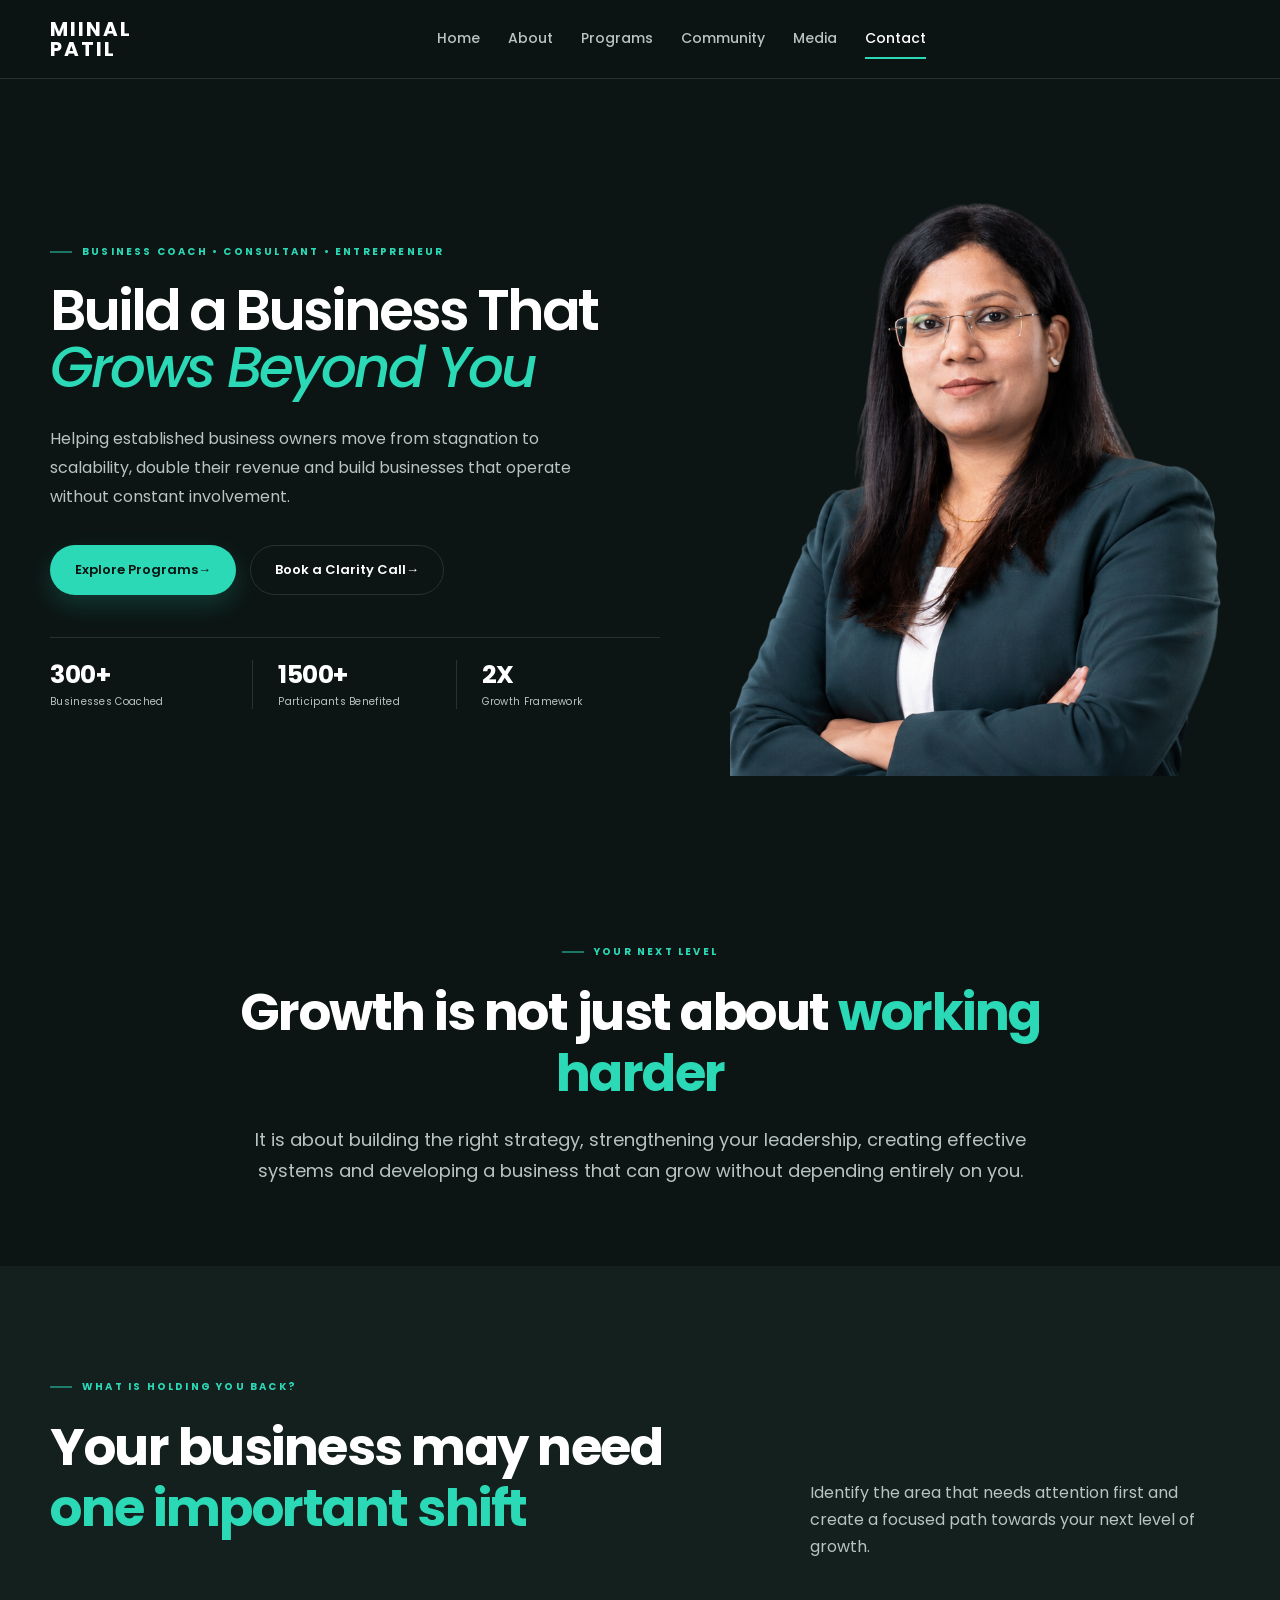
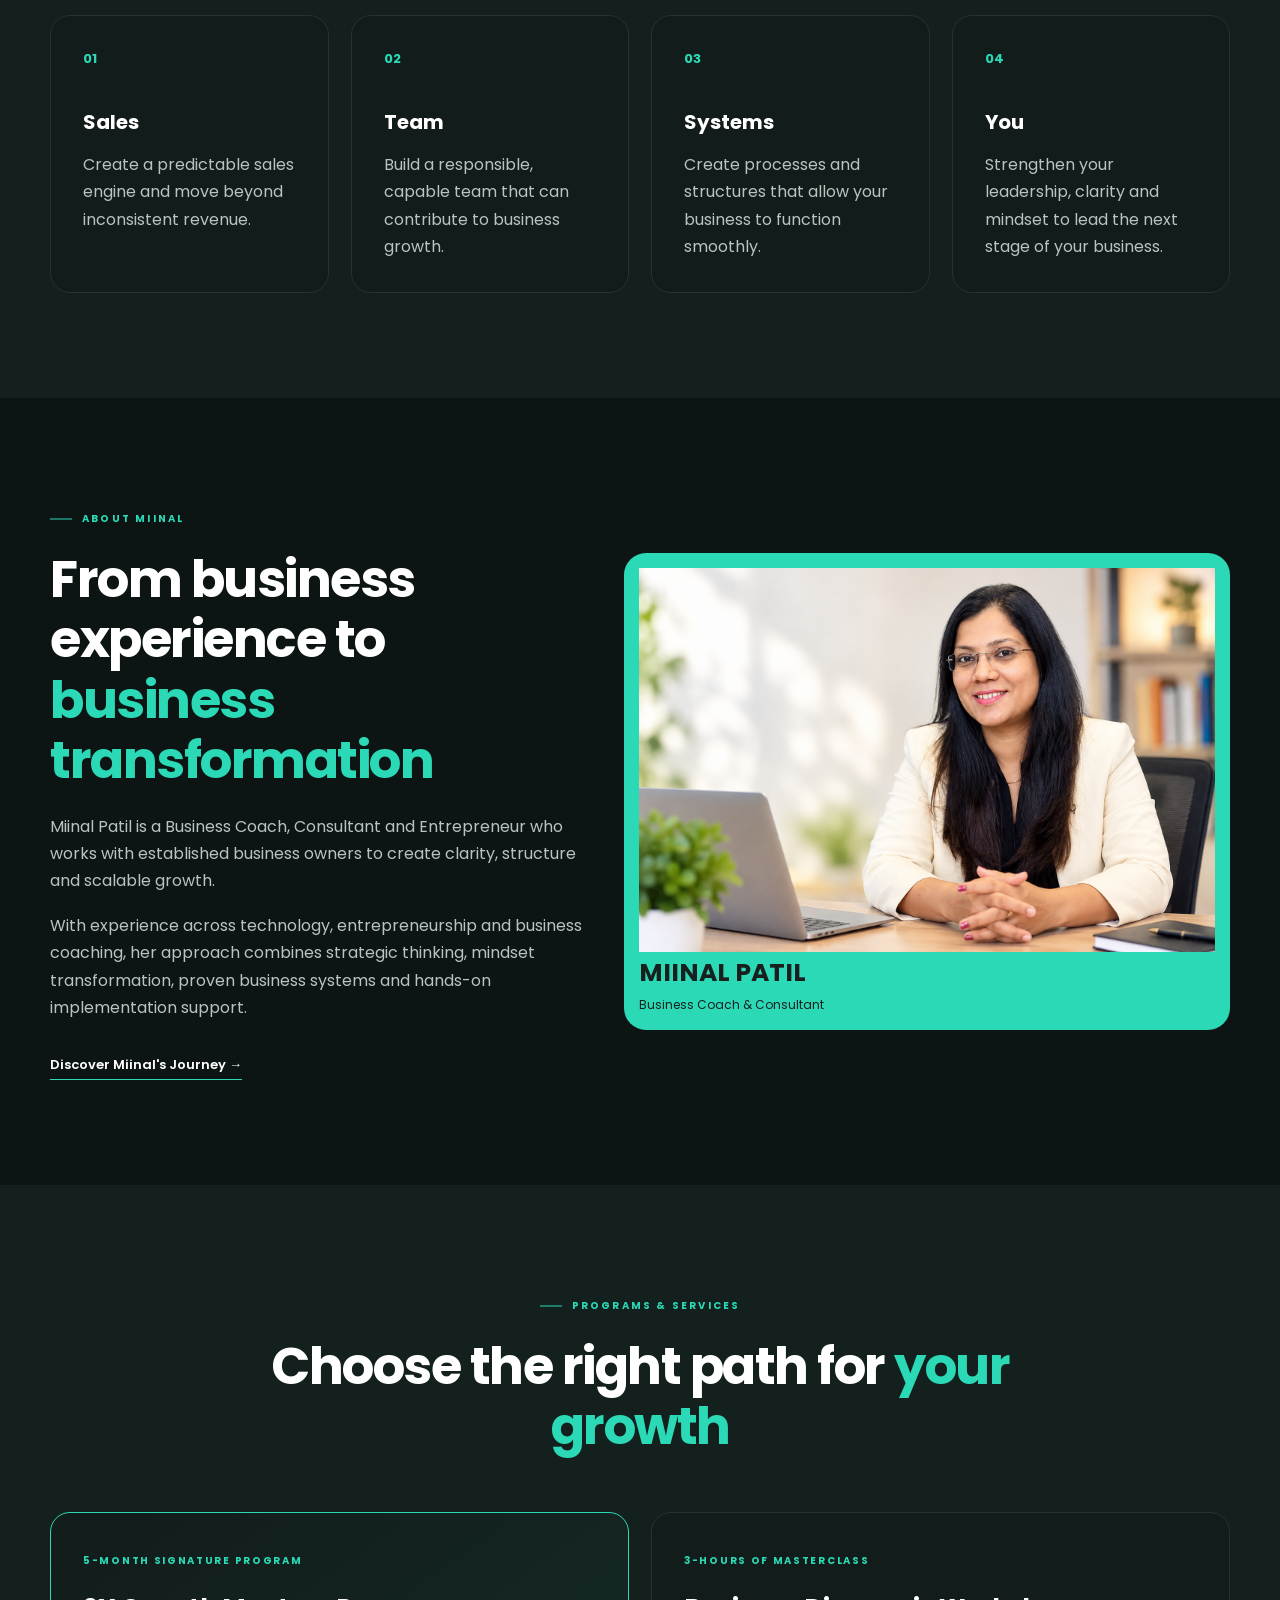
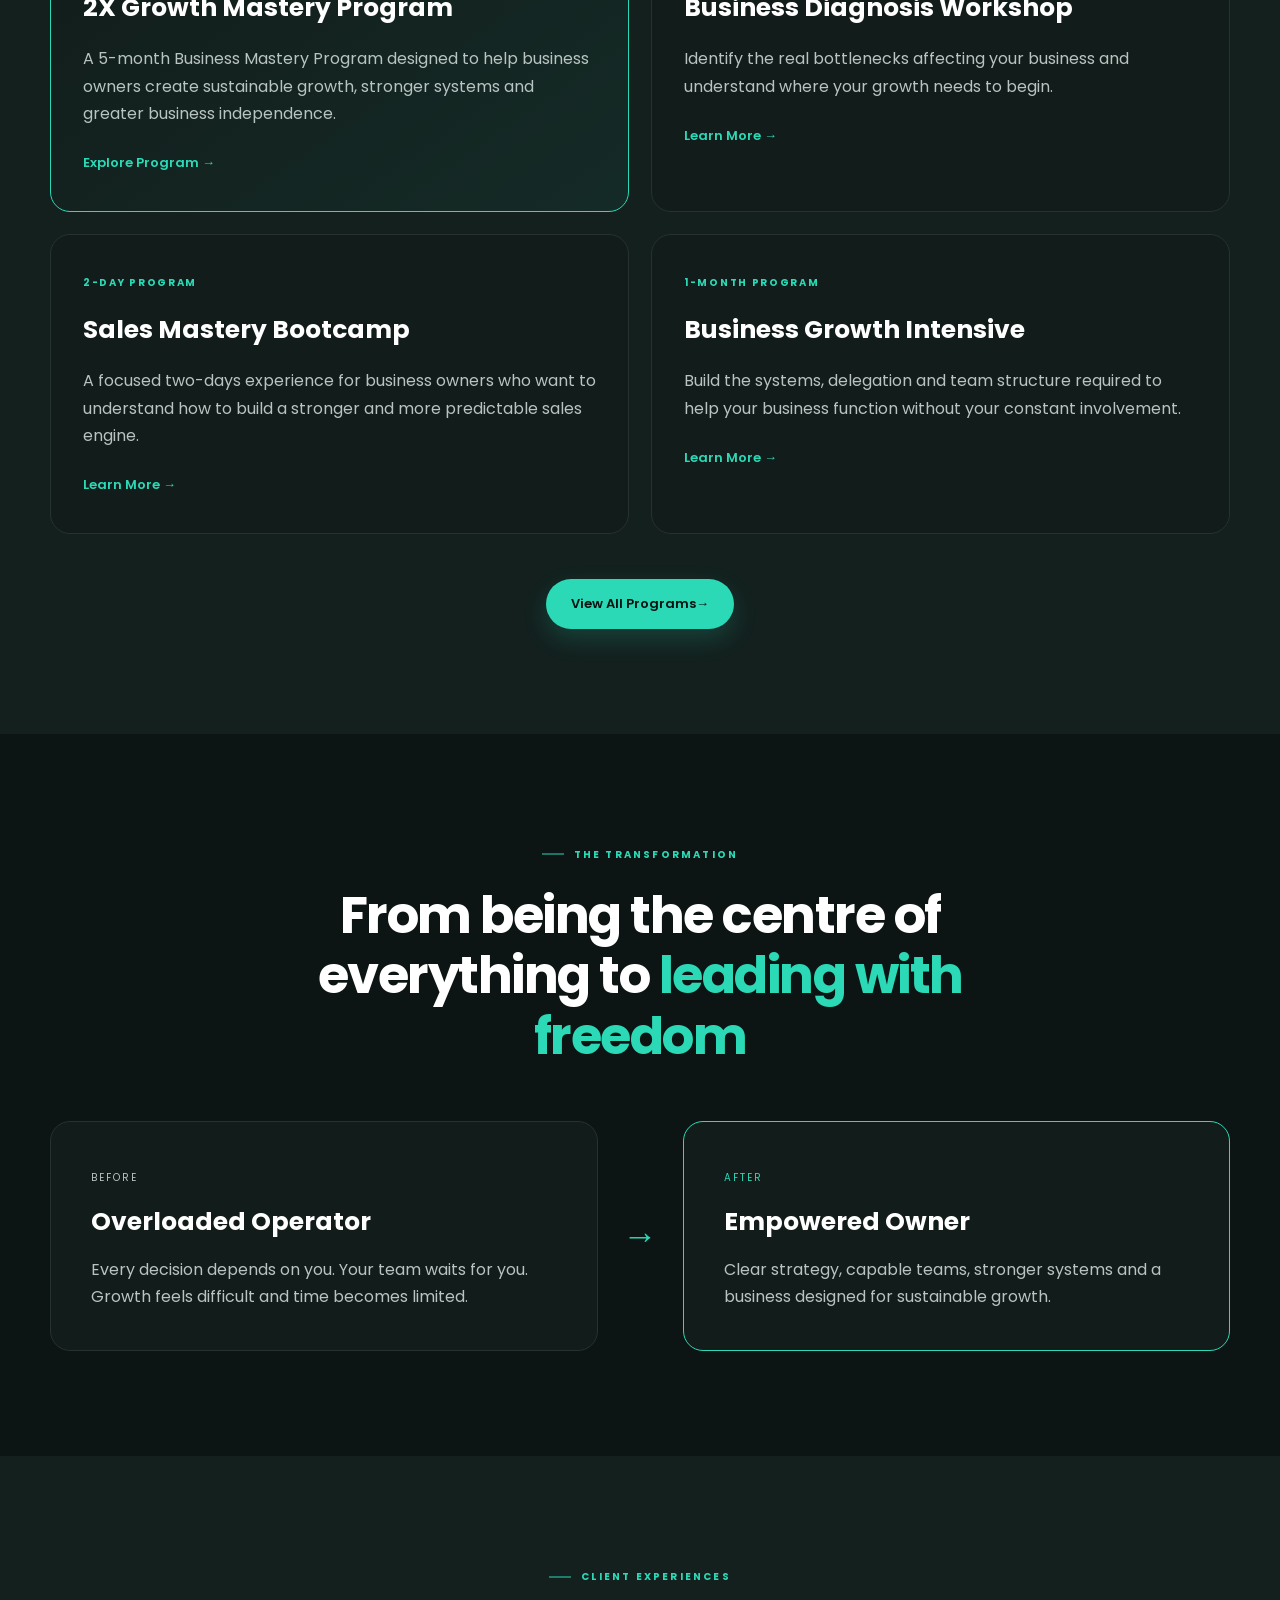
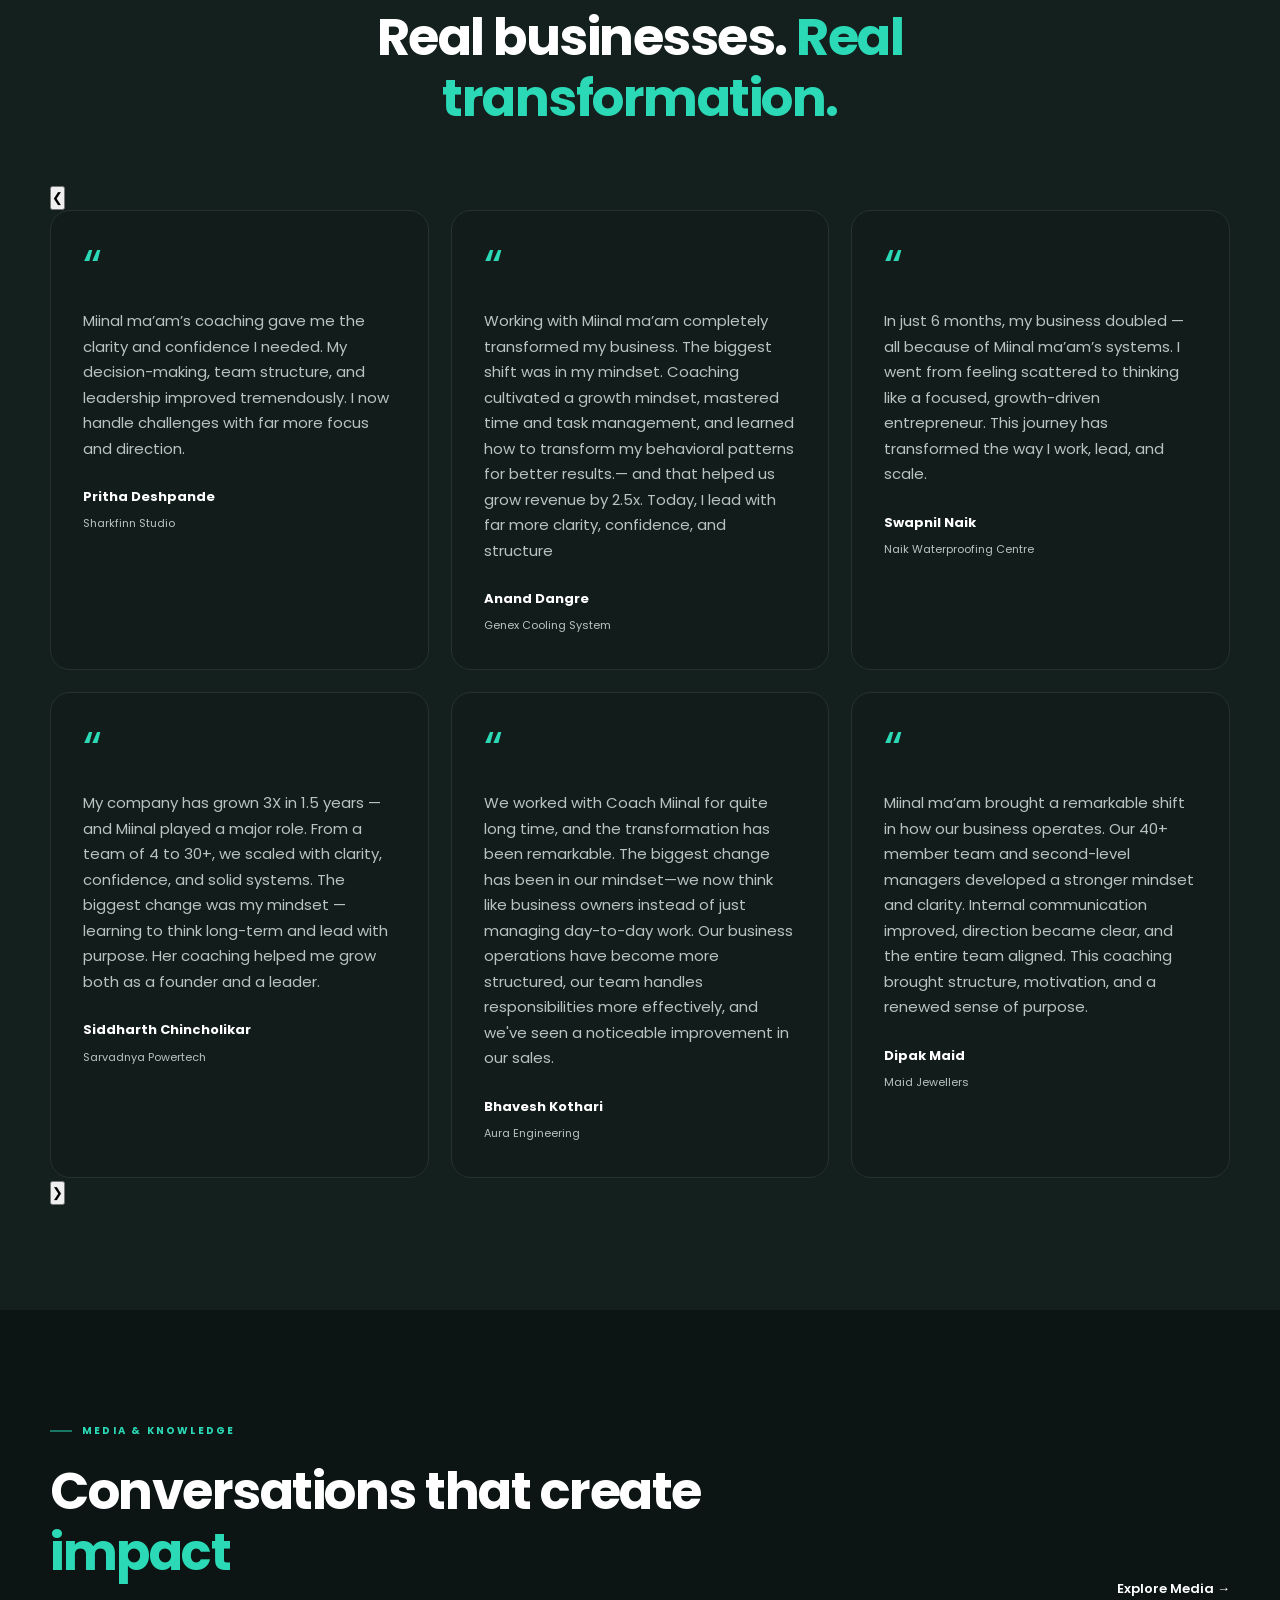
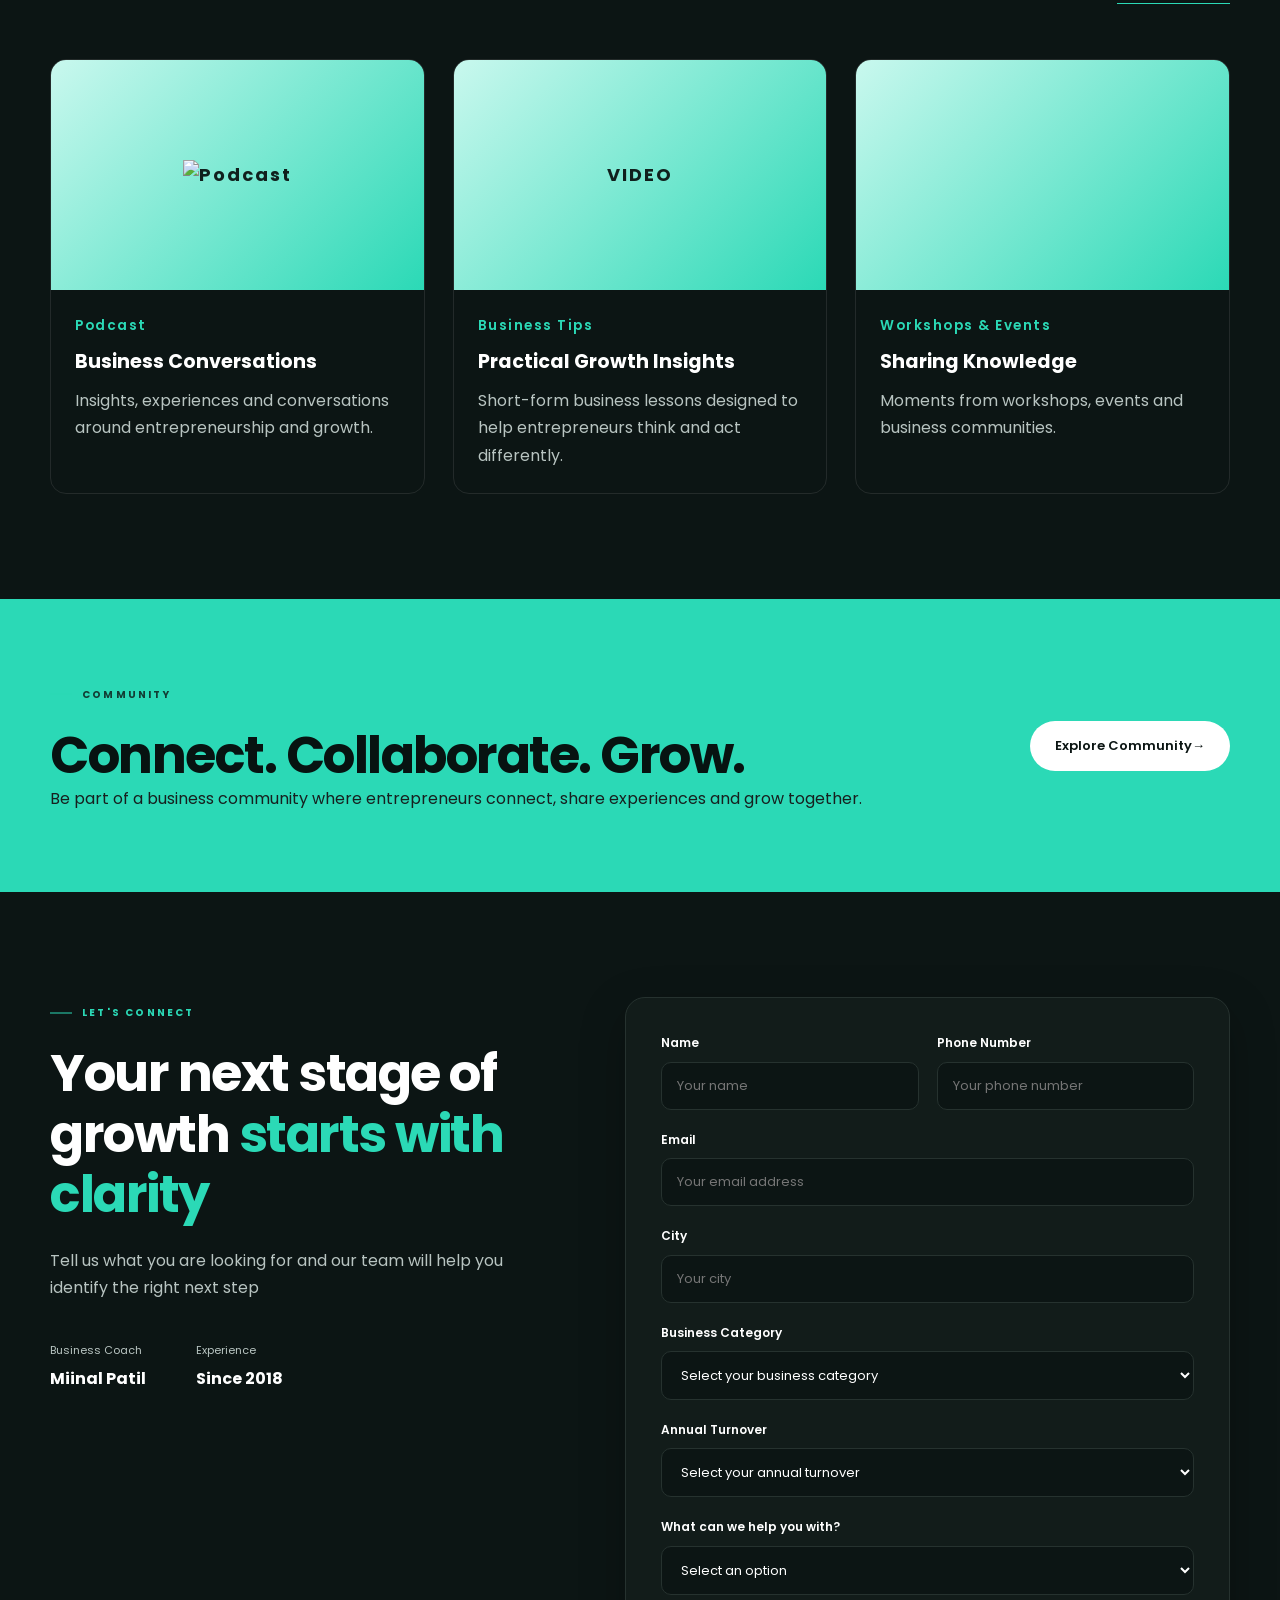
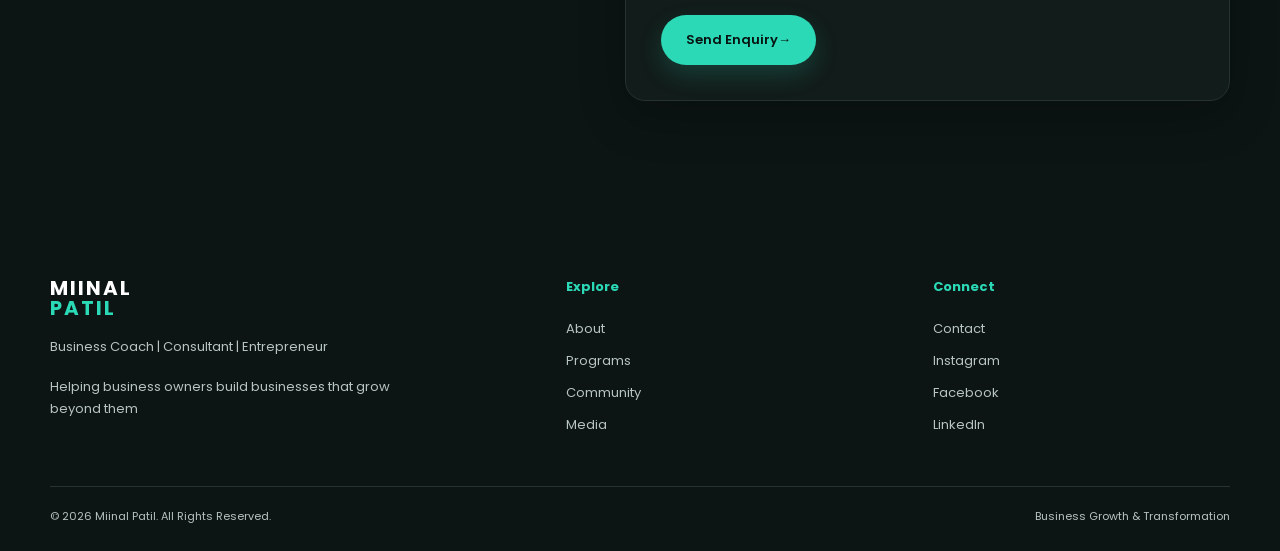
==== commit 86df0821: "Update print statement from 'Hello' to 'Goodbye'" ====
--- a/index.html
+++ b/index.html
@@ -21,7 +21,7 @@
     rel="stylesheet"
   >
 
-  <link rel="stylesheet" href="style.css">
+  <link rel="stylesheet" href="style.css?v=2026-10-24">
 </head>
 
 <body>
@@ -33,8 +33,8 @@
     <div class="container nav-container">
 
       <a href="index.html" class="logo" aria-label="Miinal Patil Home">
-        <span>MIINAL</span>
-        <span>PATIL</span>
+        <span style="color: #ffffff;">MIINAL</span>
+        <span style="color: #ffffff;">PATIL</span>
         
       </a>
 
@@ -89,7 +89,7 @@
       <h1>
         Build a Business That 
         <br>
-        <span>Grows Beyond You.</span>
+        <span>Grows Beyond You</span>
       </h1>
 
       <p class="hero-text">
@@ -138,11 +138,6 @@
 
     <!-- RIGHT VISUAL -->
     <div class="hero-visual">
-
-    
-
-  
-
           <img
             src="images/miinal-patil.png"
             alt="Miinal Patil - Business Coach"
@@ -168,7 +163,7 @@
 
         <h2>
           Growth is not just about
-          <span class="accent-text">working harder.</span>
+          <span class="accent-text">working harder</span>
         </h2>
 
         <p>
@@ -199,7 +194,7 @@
             <h2>
               Your business may need
               <span class="accent-text">
-                one important shift.
+                one important shift
               </span>
             </h2>
 
@@ -312,7 +307,7 @@
             From business experience
             to
             <span class="accent-text">
-              business transformation.
+              business transformation
             </span>
           </h2>
 
@@ -374,14 +369,11 @@
           <h2>
             Choose the right path for
             <span class="accent-text">
-              your growth.
+              your growth
             </span>
           </h2>
 
-          <p>
-            Focused programs and business support designed around the
-            stage and needs of your business.
-          </p>
+
 
         </div>
 
@@ -391,7 +383,7 @@
           <article class="program-card featured-program">
 
             <span class="program-tag">
-              SIGNATURE PROGRAM
+              5-MONTH SIGNATURE PROGRAM
             </span>
 
             <h3>
@@ -418,7 +410,7 @@
           <article class="program-card">
 
             <span class="program-tag">
-              WORKSHOP
+              3-HOURS OF MASTERCLASS
             </span>
 
             <h3>
@@ -444,16 +436,17 @@
           <article class="program-card">
 
             <span class="program-tag">
-              WORKSHOP
+              2-DAY PROGRAM
             </span>
 
             <h3>
-              Double Your Sales
+              Sales Mastery Bootcamp
             </h3>
 
             <p>
-              A focused one-day workshop for business owners who want
-              to create stronger sales strategies and improve revenue.
+              A focused two-days experience for business owners
+              who want to understand how to build a stronger and
+              more predictable sales engine.
             </p>
 
             <a
@@ -470,16 +463,17 @@
           <article class="program-card">
 
             <span class="program-tag">
-              4-WEEK PROGRAM
+              1-MONTH PROGRAM
             </span>
 
             <h3>
-              Business Independence
+              Business Growth Intensive 
             </h3>
 
             <p>
-              Build the systems, delegation and leadership structure
-              required to make your business function more independently.
+              Build the systems, delegation and team structure
+              required to help your business function without
+              your constant involvement.
             </p>
 
             <a
@@ -525,7 +519,7 @@
             From being the centre of everything
             to
             <span class="accent-text">
-              leading with freedom.
+              leading with freedom
             </span>
           </h2>
 
@@ -603,7 +597,15 @@
         </div>
 
 
-        <div class="testimonial-grid">
+        <div class="testimonial-carousel">
+
+          <button class="testimonial-arrow testimonial-prev"
+                  type="button"
+                  aria-label="Previous testimonials">
+            &#10094;
+          </button>
+
+          <div class="testimonial-grid" id="testimonialGrid">
 
           <article class="testimonial-card">
 
@@ -612,17 +614,15 @@
             </div>
 
             <p>
-              Miinal's approach gave us clarity about what was actually
-              holding our business back. The sessions were practical,
-              structured and implementation focused.
+              Miinal ma’am’s coaching gave me the clarity and confidence I needed. My decision-making, team structure, and leadership improved tremendously. I now handle challenges with far more focus and direction.
             </p>
 
             <strong>
-              Business Owner
+              Pritha Deshpande
             </strong>
 
             <span>
-              Client Experience
+              Sharkfinn Studio
             </span>
 
           </article>
@@ -635,16 +635,15 @@
             </div>
 
             <p>
-              The biggest change was not just in the business but in
-              the way I started thinking as a business owner.
+              Working with Miinal ma’am completely transformed my business. The biggest shift was in my mindset. Coaching cultivated a growth mindset, mastered time and task management, and learned how to transform my behavioral patterns for better results.— and that helped us grow revenue by 2.5x. Today, I lead with far more clarity, confidence, and structure
             </p>
 
             <strong>
-              Entrepreneur
+              Anand Dangre
             </strong>
 
             <span>
-              Client Experience
+              Genex Cooling System
             </span>
 
           </article>
@@ -657,22 +656,88 @@
             </div>
 
             <p>
-              We gained a much clearer direction and started looking
-              at our business through systems rather than constantly
-              solving individual problems.
+              In just 6 months, my business doubled — all because of Miinal ma’am’s systems. I went from feeling scattered to thinking like a focused, growth-driven entrepreneur. This journey has transformed the way I work, lead, and scale.
             </p>
 
             <strong>
-              Business Owner
+              Swapnil Naik
             </strong>
 
             <span>
-              Client Experience
-            </span>
-
-          </article>
-
-        </div>
+              Naik Waterproofing Centre
+            </span>
+
+          </article>
+
+          <article class="testimonial-card">
+
+            <div class="quote-mark" aria-hidden="true">
+              “
+            </div>
+
+            <p>
+              My company has grown 3X in 1.5 years — and Miinal played a major role. From a team of 4 to 30+, we scaled with clarity, confidence, and solid systems. The biggest change was my mindset — learning to think long-term and lead with purpose. Her coaching helped me grow both as a founder and a leader.
+            </p>
+
+            <strong>
+              Siddharth Chincholikar
+            </strong>
+
+            <span>
+              Sarvadnya Powertech
+            </span>
+
+          </article>
+
+          <article class="testimonial-card">
+
+            <div class="quote-mark" aria-hidden="true">
+              “
+            </div>
+
+            <p>
+              We worked with Coach Miinal for quite long time, and the transformation has been remarkable. The biggest change has been in our mindset—we now think like business owners instead of just managing day-to-day work. Our business operations have become more structured, our team handles responsibilities more effectively, and we've seen a noticeable improvement in our sales. 
+            </p>
+
+            <strong>
+              Bhavesh Kothari
+            </strong>
+
+            <span>
+              Aura Engineering
+            </span>
+
+          </article>
+
+          <article class="testimonial-card">
+
+            <div class="quote-mark" aria-hidden="true">
+              “
+            </div>
+
+            <p>
+              Miinal ma’am brought a remarkable shift in how our business operates. Our 40+ member team and second-level managers developed a stronger mindset and clarity. Internal communication improved, direction became clear, and the entire team aligned. This coaching brought structure, motivation, and a renewed sense of purpose.
+            </p>
+
+            <strong>
+              Dipak Maid
+            </strong>
+
+            <span>
+              Maid Jewellers
+            </span>
+
+          </article>
+
+        </div>
+
+  <button class="testimonial-arrow testimonial-next"
+          type="button"
+          aria-label="Next testimonials">
+    &#10095;
+  </button>
+
+</div>
 
       </div>
 
@@ -696,7 +761,7 @@
             <h2>
               Conversations that create
               <span class="accent-text">
-                impact.
+                impact
               </span>
             </h2>
 
@@ -715,7 +780,7 @@
           <article class="media-card">
 
             <div class="media-placeholder">
-              PODCAST
+              <img src="images/Podcast.png" alt="Podcast" srcset="">
             </div>
 
             <div class="media-content">
@@ -767,7 +832,7 @@
           <article class="media-card">
 
             <div class="media-placeholder">
-              EVENTS
+              <img src="images/Events.png" alt="" srcset="">
             </div>
 
             <div class="media-content">
@@ -848,13 +913,13 @@
       <h2>
         Your next stage of growth
         <span class="accent-text">
-          starts with clarity.
+          starts with clarity
         </span>
       </h2>
 
       <p>
         Tell us what you are looking for and our team will help
-        you identify the right next step.
+        you identify the right next step
       </p>
 
 
@@ -1190,7 +1255,7 @@
           aria-label="Miinal Patil Home"
         >
           <span>MIINAL</span>
-          <small>PATIL</small>
+          <span style="color: #2BD9B6;">PATIL</span>
         </a>
 
         <p>
@@ -1199,7 +1264,7 @@
 
         <p class="footer-tagline">
           Helping business owners build businesses that grow
-          beyond them.
+          beyond them
         </p>
 
       </div>
@@ -1240,15 +1305,15 @@
           Contact
         </a>
 
-        <a href="#">
+        <a href="https://www.instagram.com/coachmiinalpatil/">
           Instagram
         </a>
 
-        <a href="#">
+        <a href="https://www.facebook.com/profile.php?id=100003142237120">
           Facebook
         </a>
 
-        <a href="#">
+        <a href="https://www.linkedin.com/in/miinal-a-patil-558515179/">
           LinkedIn
         </a>
 
@@ -1284,7 +1349,7 @@
   </button>
 
 
-  <script src="script.js"></script>
+  <script src="script.js?v=20261024"></script>
 
 </body>
 </html>
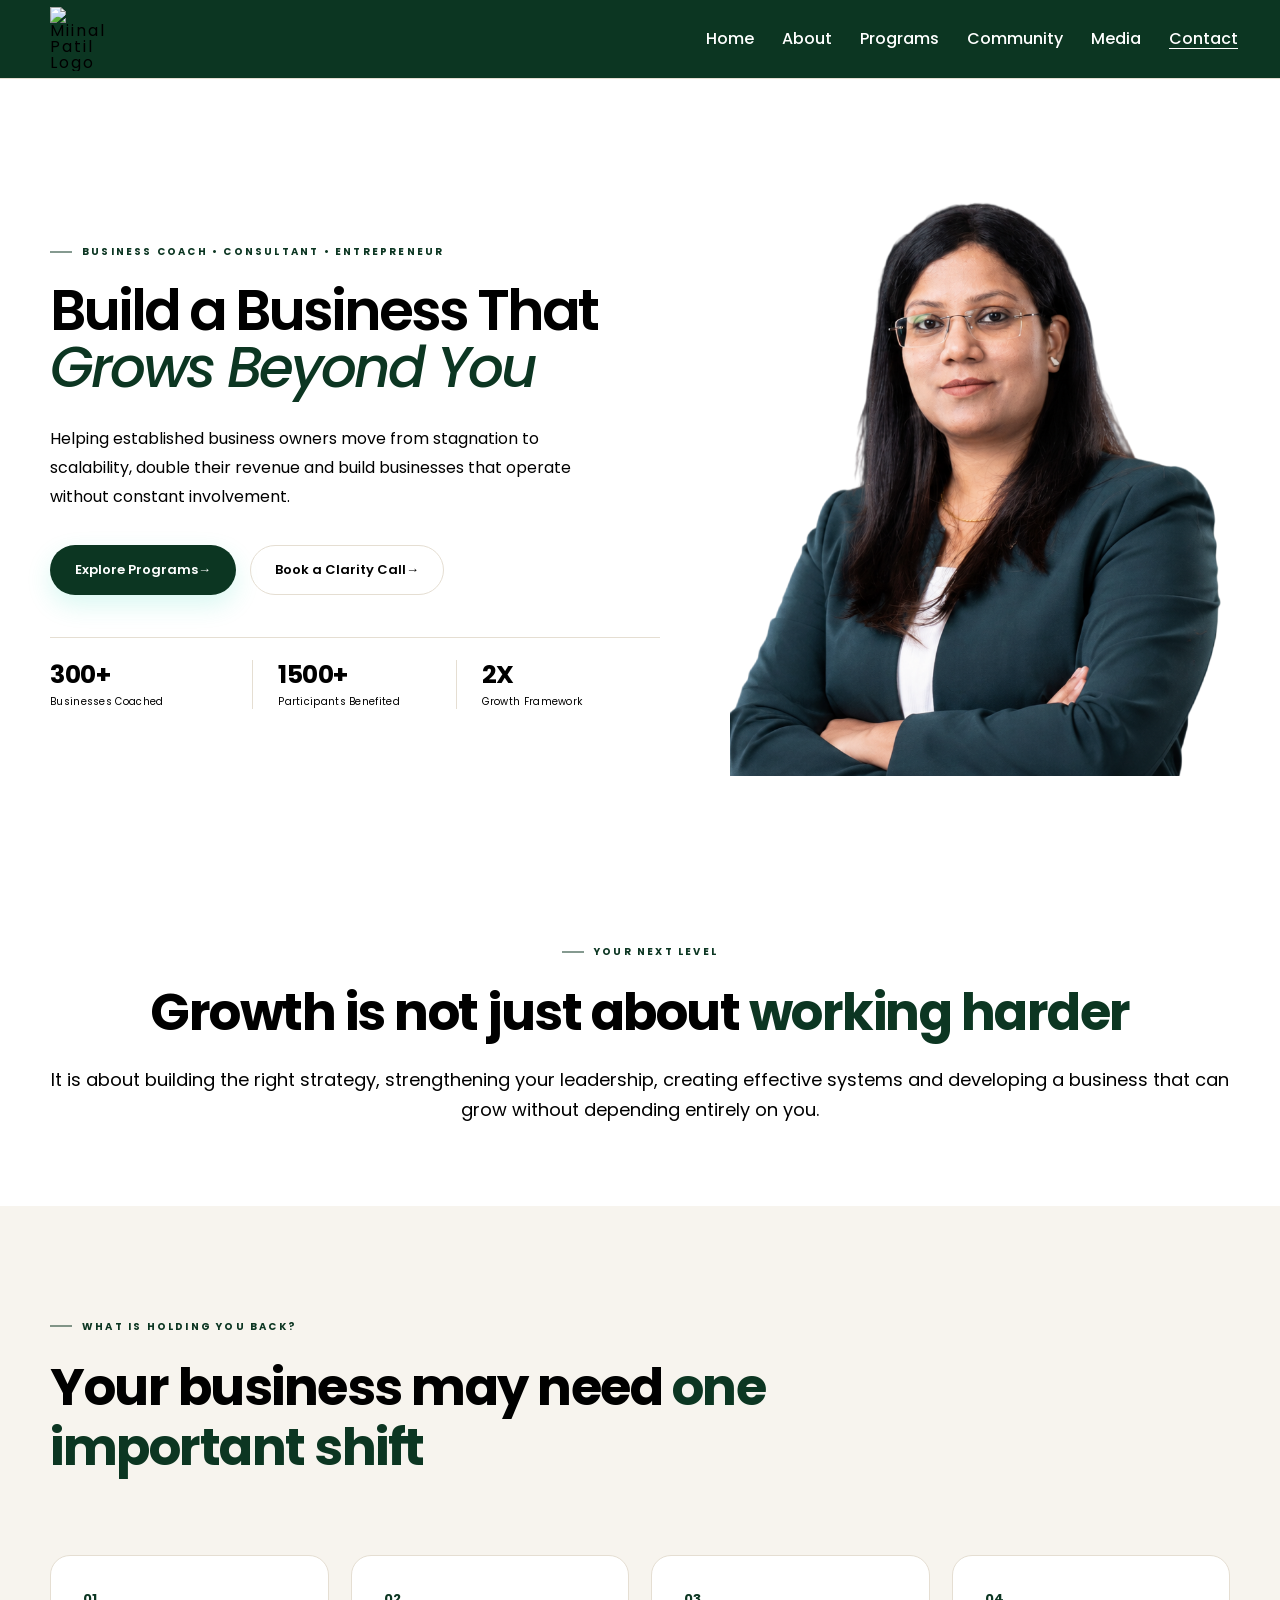
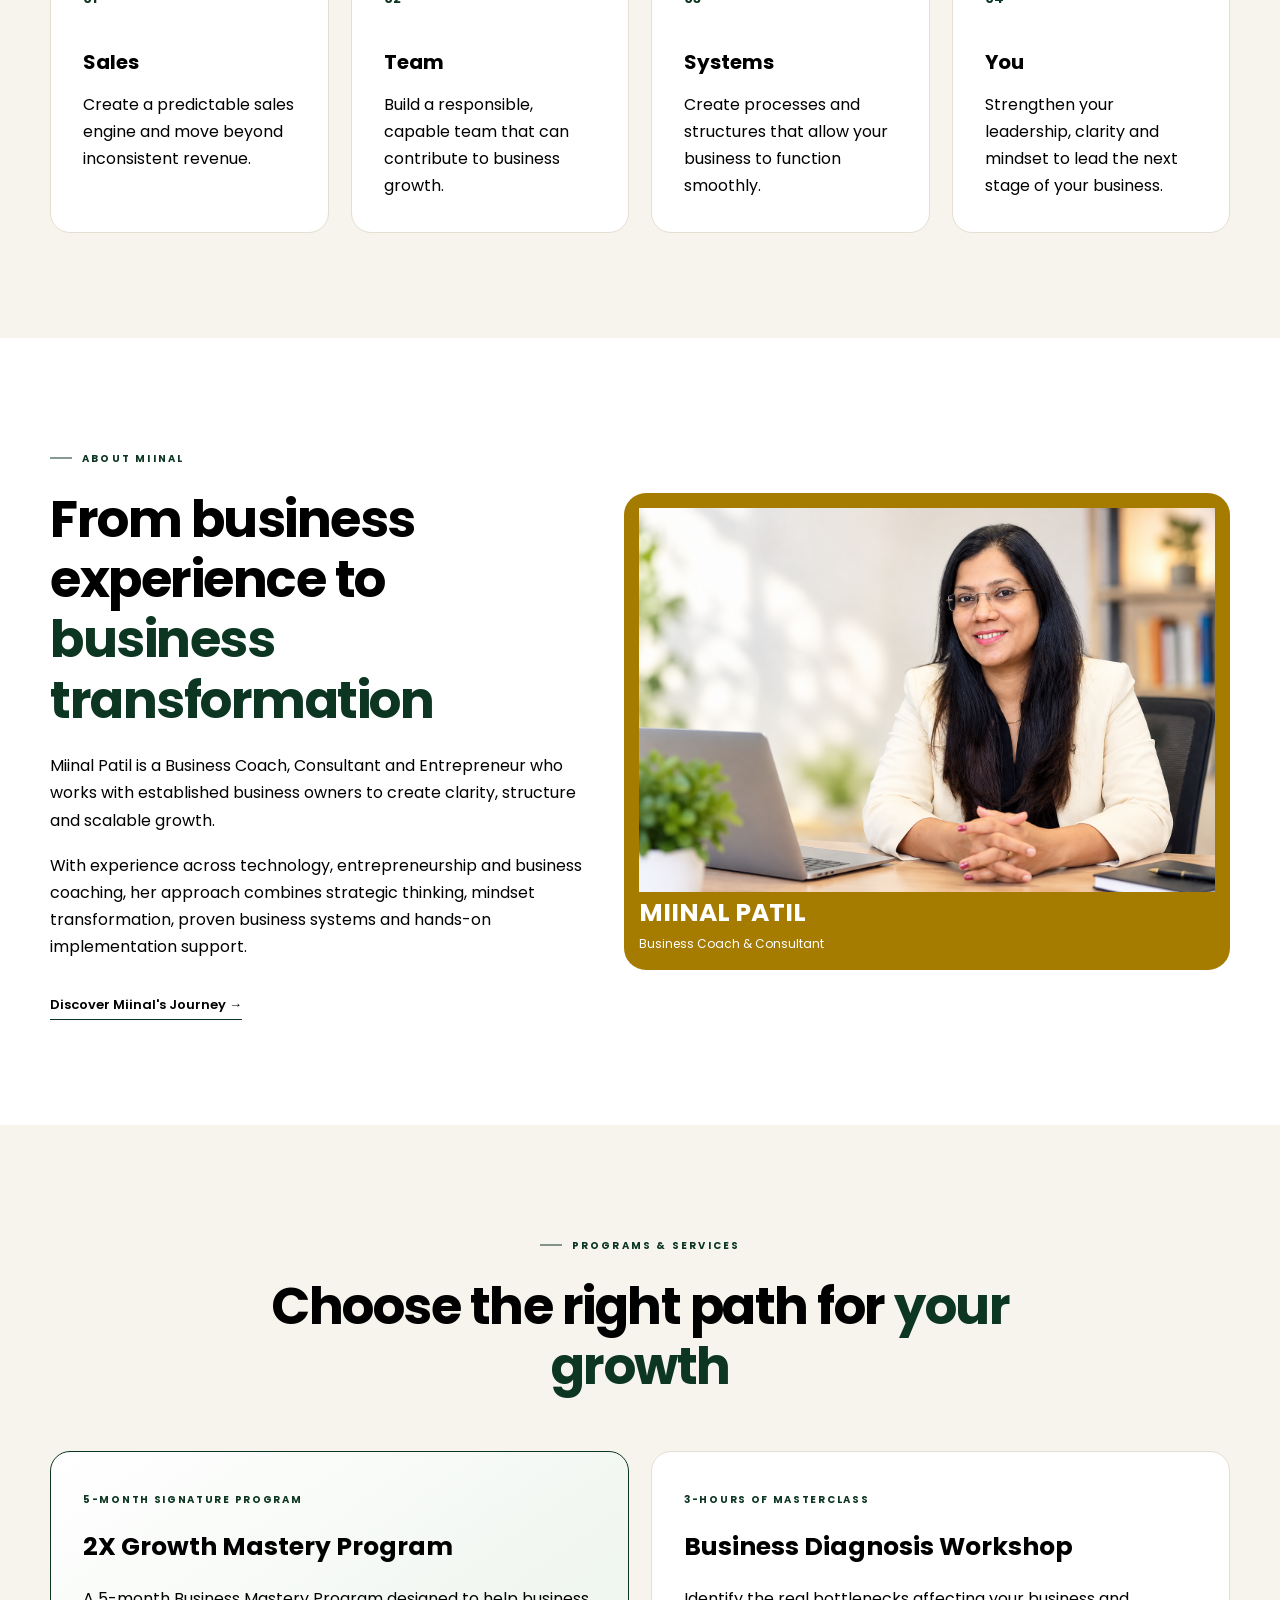
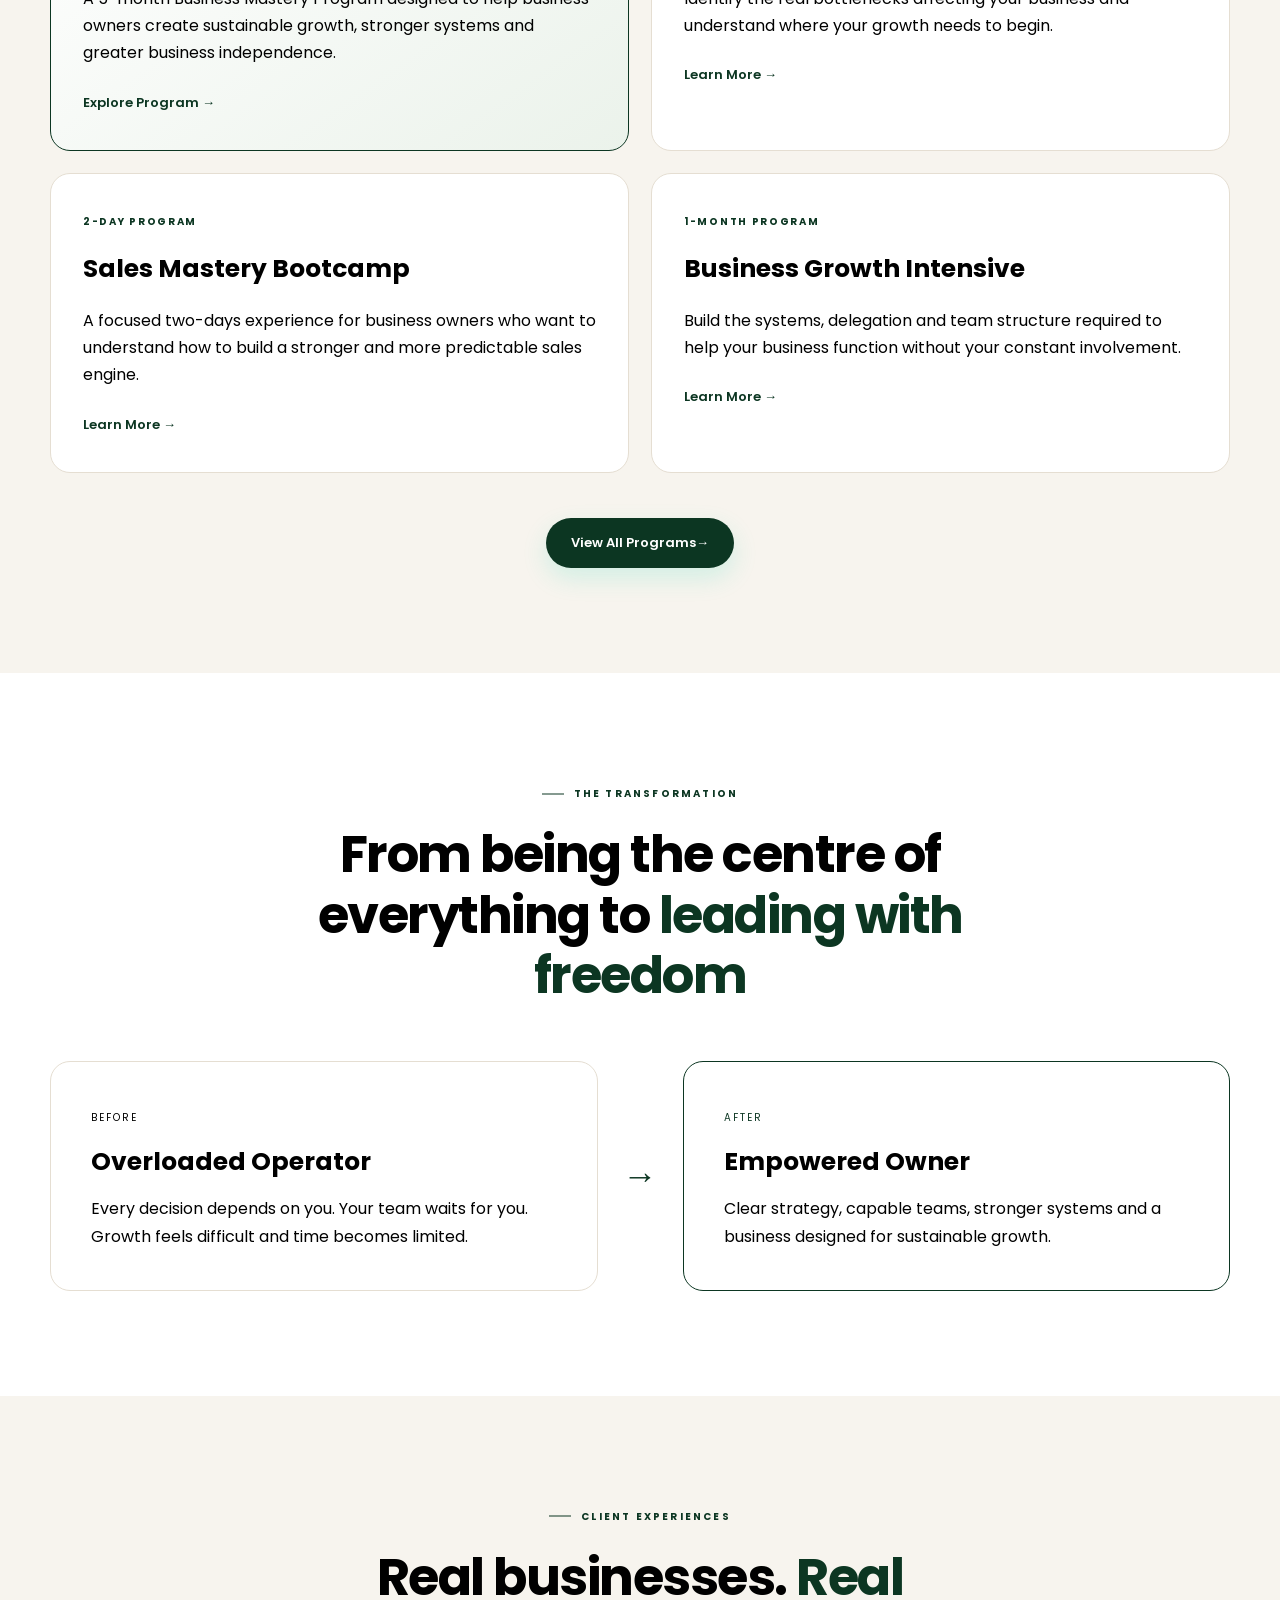
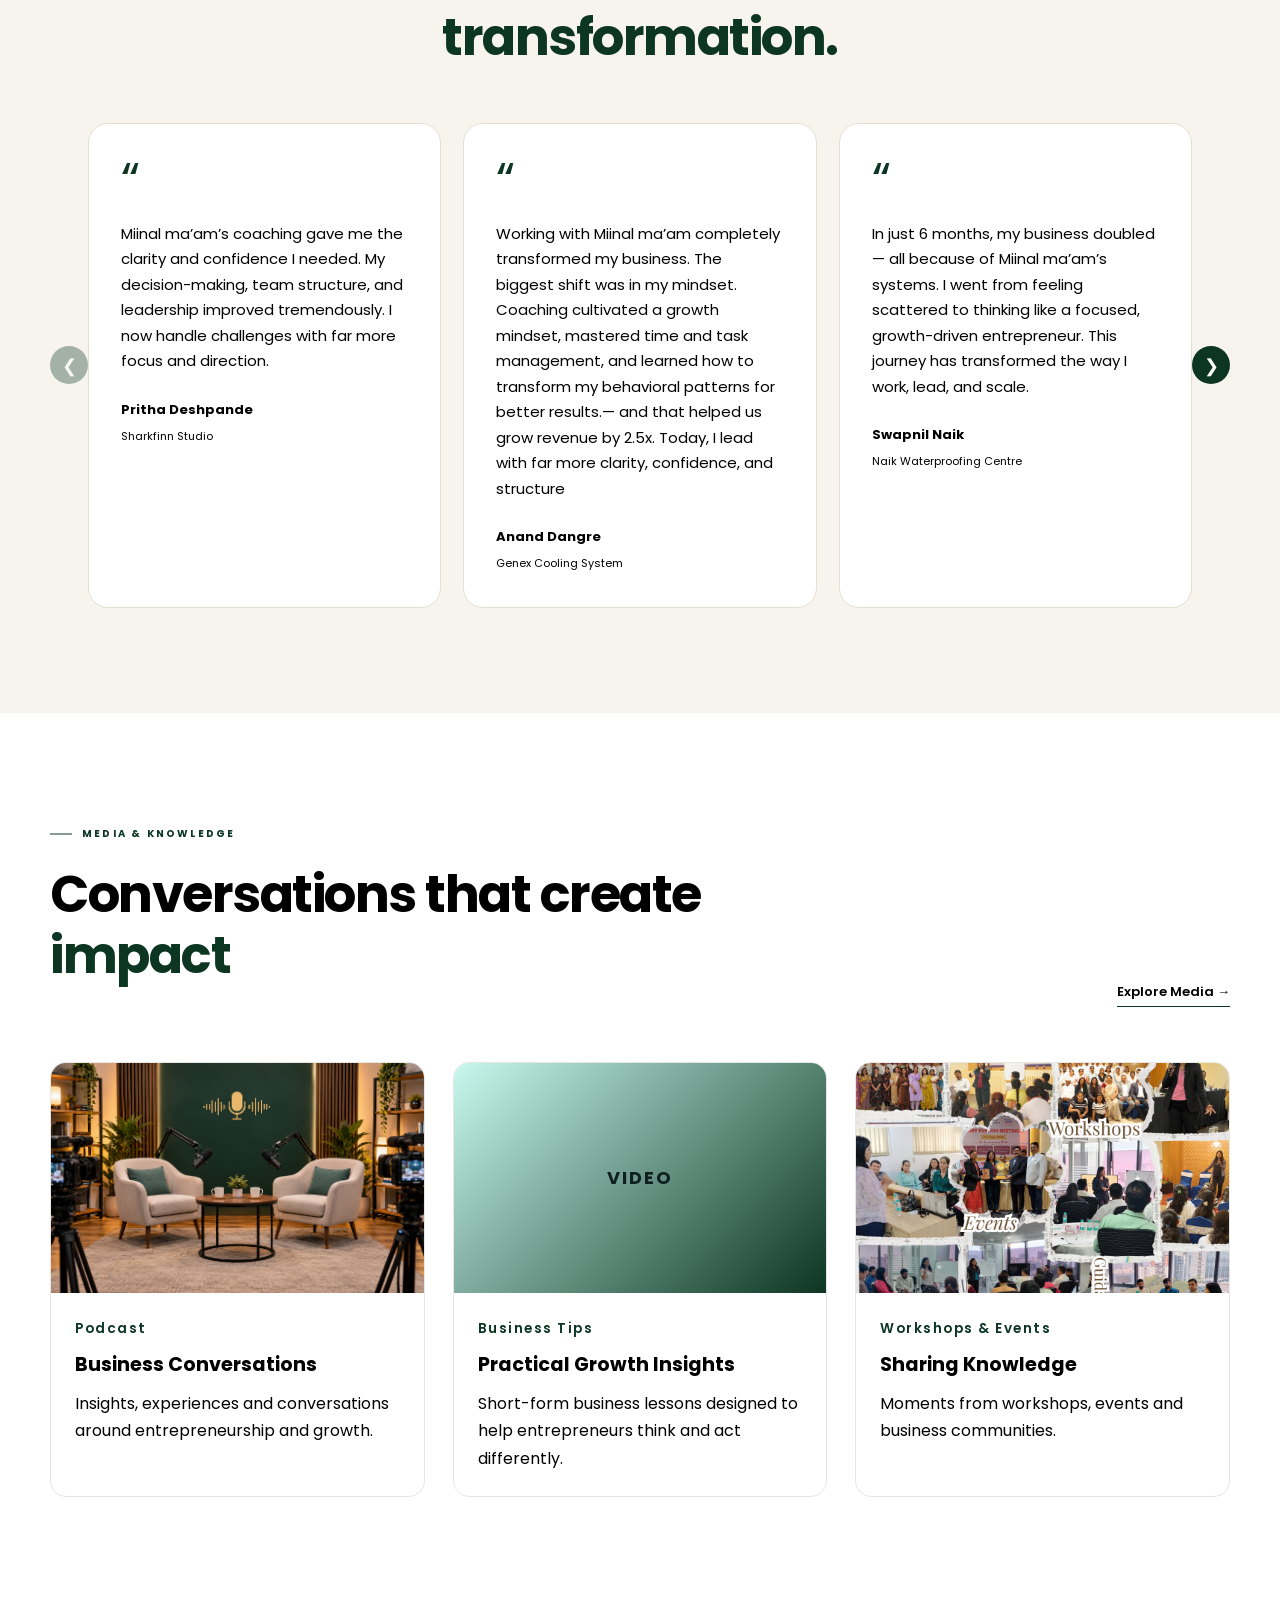
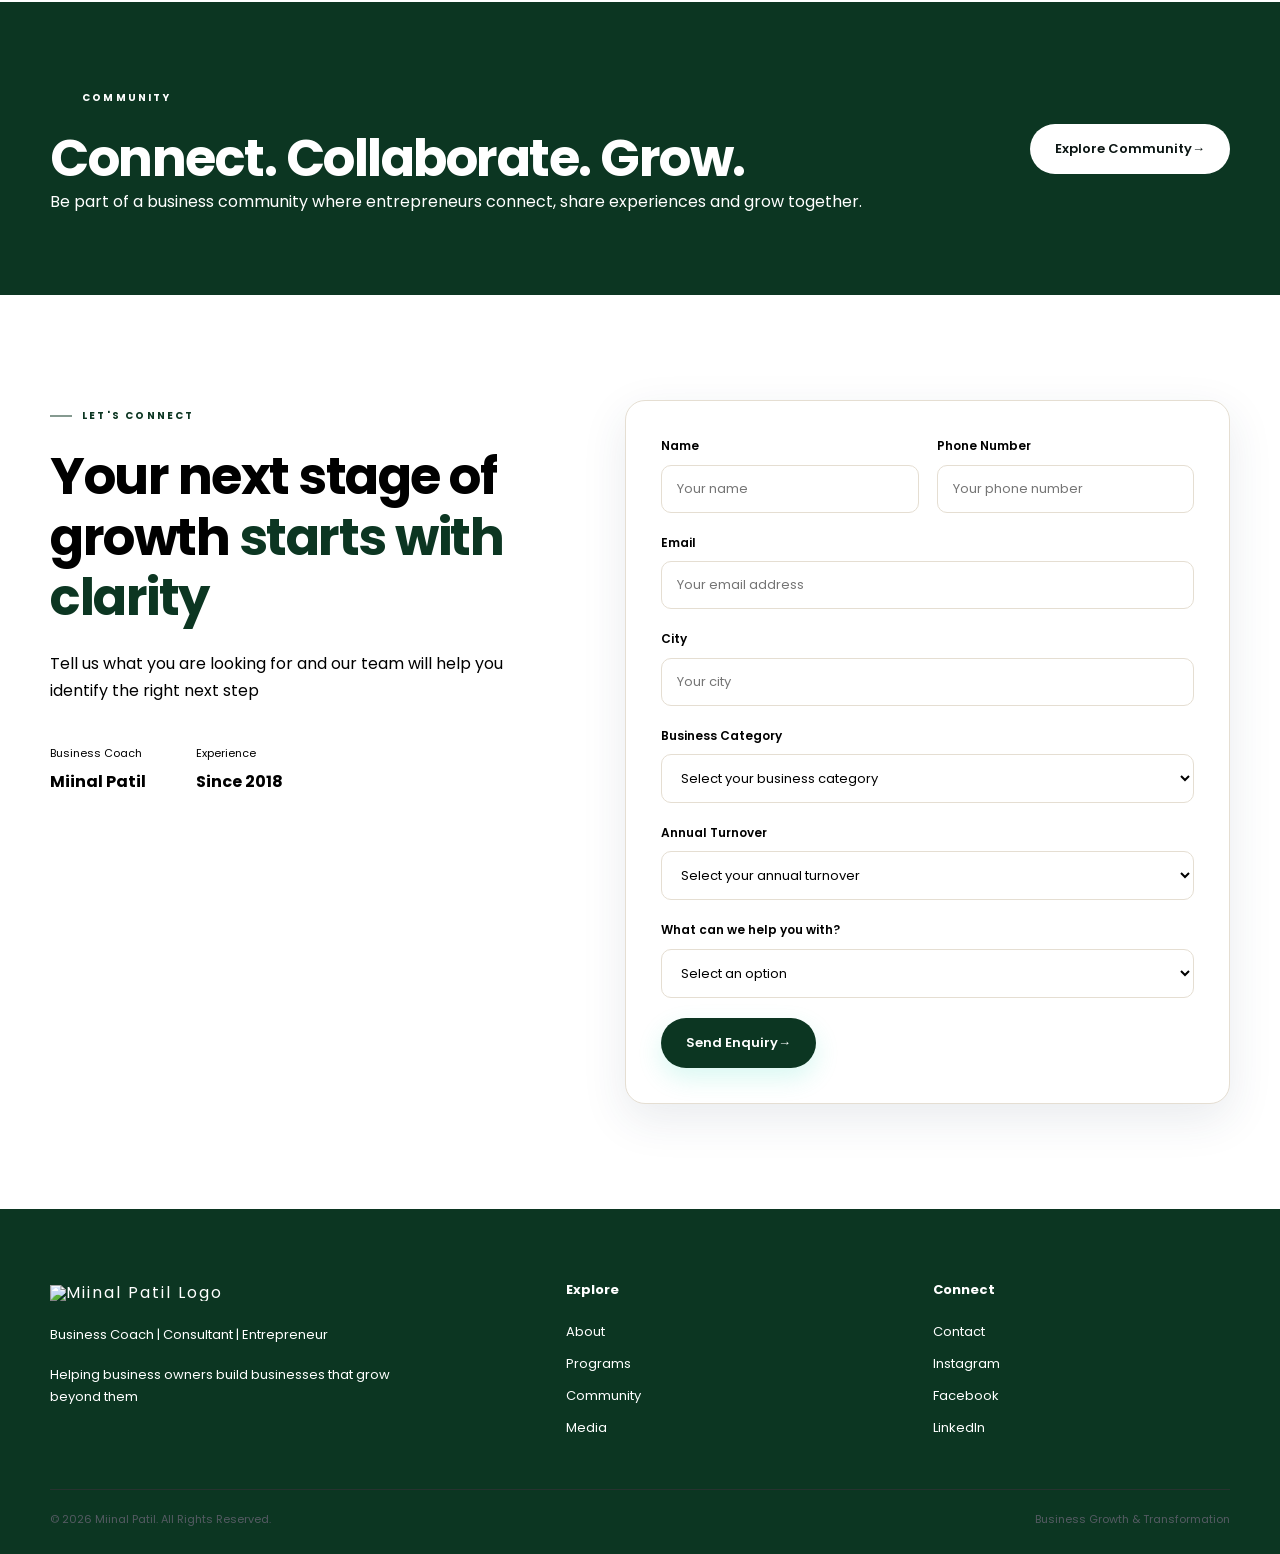
==== commit 9724b8b5: "Update greeting from 'Hello' to 'Goodbye'" ====
--- a/index.html
+++ b/index.html
@@ -21,7 +21,7 @@
     rel="stylesheet"
   >
 
-  <link rel="stylesheet" href="style.css?v=2026-10-24">
+  <link rel="stylesheet" href="style.css">
 </head>
 
 <body>
@@ -31,12 +31,10 @@
   <header class="site-header">
 
     <div class="container nav-container">
-
-      <a href="index.html" class="logo" aria-label="Miinal Patil Home">
-        <span style="color: #ffffff;">MIINAL</span>
-        <span style="color: #ffffff;">PATIL</span>
-        
-      </a>
+   
+    <a href="index.html" class="logo" aria-label="Miinal Patil Home">
+        <img src="./images/logo.png" alt="Miinal Patil Logo">
+    </a>
 
       <nav class="main-nav" id="mainNav" aria-label="Main navigation">
 
@@ -200,11 +198,6 @@
 
           </div>
 
-          <p>
-            Identify the area that needs attention first and create a
-            focused path towards your next level of growth.
-          </p>
-
         </div>
 
 
@@ -878,7 +871,7 @@
       
           </h2>
 
-          <p style="color: #17201f;">
+          <p style="color: #ffffff;">
             Be part of a business community where entrepreneurs
             connect, share experiences and grow together.
           </p>
@@ -1249,14 +1242,9 @@
 
       <div class="footer-brand">
 
-        <a
-          href="index.html"
-          class="logo"
-          aria-label="Miinal Patil Home"
-        >
-          <span>MIINAL</span>
-          <span style="color: #2BD9B6;">PATIL</span>
-        </a>
+        <a href="index.html" class="logo" aria-label="Miinal Patil Home">
+        <img src="./images/logo.png" alt="Miinal Patil Logo">
+    </a>
 
         <p>
           Business Coach | Consultant | Entrepreneur
@@ -1349,7 +1337,7 @@
   </button>
 
 
-  <script src="script.js?v=20261024"></script>
+  <script src="script.js"></script>
 
 </body>
 </html>
--- a/style.css
+++ b/style.css
@@ -9,41 +9,50 @@
 ======================================== */
 
 :root {
-  --accent: #2BD9B6;
-  --accent-dark: #1dbb9b;
-
-  --bg: #0c1514;
-  --bg-soft: #13201e;
-
-  --text: #ffffff;
-  --text-soft: #b8c4c1;
-
-  --border: #26322f;
-  --card: #121c1a;
-
-  --dark-bg: #0c1514;
-  --dark-card: #13201e;
-  --dark-text: #ffffff;
-  --dark-soft: #b8c4c1;
-
-  --shadow: 0 15px 45px rgba(0, 0, 0, 0.25);
+  /* Brand Colors */
+  --accent: #0c3622;
+  --accent-dark: #965a42;
+
+  /* Background Colors */
+  --bg: #FFFFFF;
+  --bg-soft: #F7F4EE;
+
+  /* Text Colors */
+  --text: black;
+  --text-soft: #000000;
+
+  /* Borders & Cards */
+  --border: #E5DED2;
+  --card: #FFFFFF;
+
+  /* Dark Mode Compatibility */
+  --dark-bg: #FFFFFF;
+  --dark-card: #FFFFFF;
+  --dark-text: #006af6;
+  --dark-soft: #555B63;
+
+  /* Shadows & Layout */
+  --shadow: 0 15px 45px rgba(38, 59, 86, 0.10);
   --radius: 20px;
   --container: 1180px;
 }
-/* ========================================
-   DARK MODE
-======================================== */
-
+
+/* Keep Website Light in All States */
 html.dark {
-  --bg: #0b1110;
-  --bg-soft: #101917;
-  --text: #ffffff;
-  --text-soft: #b5c0bd;
-  --border: #26322f;
-  --card: #121c1a;
-  --shadow: 0 15px 45px rgba(0, 0, 0, 0.25);
-}
-
+  --bg: #FFFFFF;
+  --bg-soft: #F7F4EE;
+  --text: #a67c00;
+  --text-soft: #000000;
+  --border: #E5DED2;
+  --card: #FFFFFF;
+
+  --dark-bg: #FFFFFF;
+  --dark-card: #FFFFFF;
+  --dark-text: #006af6;
+  --dark-soft: #555B63;
+
+  --shadow: 0 15px 45px rgba(38, 59, 86, 0.10);
+}
 /* ========================================
    RESET
 ======================================== */
@@ -98,7 +107,7 @@
 }
 
 .narrow-content {
-  max-width: 820px;
+  max-width: 2000px;
   margin-left: auto;
   margin-right: auto;
 }
@@ -111,11 +120,7 @@
   position: sticky;
   top: 0;
   z-index: 1000;
-  background: color-mix(
-    in srgb,
-    var(--bg) 94%,
-    transparent
-  );
+  background: #0c3622;
   backdrop-filter: blur(18px);
   border-bottom: 1px solid var(--border);
 }
@@ -125,7 +130,7 @@
   display: flex;
   align-items: center;
   justify-content: space-between;
-  gap: 30px;
+  gap: 600px;
 }
 
 /* LOGO */
@@ -161,15 +166,18 @@
 .main-nav a {
   position: relative;
   padding: 8px 0;
-  font-size: 14px;
+  font-size: 16px;
   font-weight: 500;
-  color: var(--text-soft);
+  color: #ffffff;
   transition: color 0.25s ease;
 }
 
 .main-nav a:hover,
 .main-nav a.active {
-  color: var(--text);
+  
+  color: #ffffff;
+  text-decoration: underline;
+  text-underline-offset: 4px;
 }
 
 .main-nav a::after {
@@ -437,9 +445,8 @@
 
 .hero-growth-card {
   position: absolute;
-  left: -45px;
   bottom: 45px;
-  min-width: 175px;
+  min-width: 200px;
   padding: 18px 20px;
   background: var(--card);
   border: 1px solid var(--border);
@@ -449,7 +456,7 @@
     rgba(0, 0, 0, 0.25);
   display: flex;
   flex-direction: column;
-  z-index: 3;
+ 
 }
 
 .growth-label {
@@ -583,14 +590,14 @@
 
 .btn-primary {
   background: var(--accent);
-  color: #071311;
+  color: #ffffff;
   box-shadow:
     0 10px 25px
     rgba(43, 217, 182, 0.18);
 }
 
 .btn-primary:hover {
-  background: var(--accent-dark);
+  background: var(--accent);
 }
 
 .btn-secondary {
@@ -694,12 +701,12 @@
   width: 100%;
   min-height: 360px;
   border-radius: 22px;
-  background: #2BD9B6;
+  background: #a67c00;
   display: flex;
   flex-direction: column;
   justify-content: flex-end;
   padding: 15px;
-  color: #17201f;
+  color: #ffffff;
 }
 
 .about-placeholder span {
@@ -807,38 +814,81 @@
   color: var(--accent);
 }
 
-/* ========================================
-   TESTIMONIALS
-======================================== */
-
-.testimonial-grid {
-  display: grid;
-  grid-template-columns: repeat(3, 1fr);
-  gap: 22px;
-}
-
-.quote-mark {
-  color: var(--accent);
-  font-size: 50px;
-  line-height: 1;
-  margin-bottom: 15px;
-}
-
-.testimonial-card p {
-  font-size: 15px;
-  margin-bottom: 25px;
-}
-
-.testimonial-card strong {
-  display: block;
-  font-size: 13px;
-}
-
-.testimonial-card span {
-  font-size: 11px;
-  color: var(--text-soft);
-}
-
+/* ======================================== TESTIMONIALS - HORIZONTAL CAROUSEL ======================================== */ 
+.testimonial-carousel { 
+  position: relative; 
+  padding: 0 38px; 
+} 
+.testimonial-grid { 
+  display: flex; 
+  gap: 22px; 
+  overflow-x: auto; 
+  scroll-behavior: smooth; 
+  scroll-snap-type: x mandatory; 
+  scrollbar-width: none; 
+  -ms-overflow-style: none; 
+} 
+.testimonial-grid::-webkit-scrollbar { 
+  display: none; 
+} 
+.testimonial-card { 
+  flex: 0 0 calc((100% - 44px) / 3); 
+  min-width: 0; 
+  box-sizing: border-box; 
+  scroll-snap-align: start; 
+} 
+.quote-mark { 
+  color: var(--accent); 
+  font-size: 50px; 
+  line-height: 1; 
+  margin-bottom: 15px; 
+} 
+.testimonial-card p { 
+  font-size: 15px; 
+  margin-bottom: 25px; 
+} 
+.testimonial-card strong 
+{ 
+  display: block; 
+  font-size: 13px; 
+} 
+.testimonial-card span { 
+  font-size: 11px; 
+  color: var(--text-soft); 
+} 
+/* Navigation arrows */ 
+.testimonial-arrow { 
+  position: absolute; 
+  top: 50%; 
+  transform: translateY(-50%); 
+  z-index: 2; 
+  width: 38px; 
+  height: 38px; 
+  border: none; 
+  border-radius: 50%; 
+  background: var(--accent); 
+  color: #fff; 
+  font-size: 18px; 
+  cursor: pointer; 
+  display: flex; 
+  align-items: center; 
+  justify-content: center; 
+  transition: opacity 0.2s ease, transform 0.2s ease; 
+} 
+.testimonial-arrow:hover { 
+  transform: translateY(-50%) scale(1.08); 
+} 
+.testimonial-prev { 
+  left: 0; 
+} 
+.testimonial-next { 
+  right: 0; 
+} 
+.testimonial-arrow:disabled 
+{ 
+  opacity: 0.35; 
+  cursor: not-allowed; 
+}
 /* ========================================
    FORM SUCCESS DIALOG
 ======================================== */
@@ -881,7 +931,7 @@
   align-items: center;
   justify-content: center;
   border-radius: 50%;
-  background: #2BD9B6;
+  background: #6552b1;
   color: #ffffff;
   font-size: 32px;
   font-weight: 700;
@@ -961,6 +1011,13 @@
   letter-spacing: 2px;
 }
 
+.media-placeholder img {
+  width: 100%;
+  height: 100%;
+  object-fit: cover;
+  object-position: center;
+}
+
 .media-content {
   padding: 28px;
 }
@@ -1118,6 +1175,20 @@
   .media-slider .media-arrow-right {
     right: -16px;
   }
+  .testimonial-carousel { 
+    padding: 0 30px; 
+  } 
+  .testimonial-card { 
+    flex-basis: 100%; 
+  } 
+  .testimonial-grid { 
+    gap: 16px; 
+  } 
+  .testimonial-arrow { 
+    width: 30px; 
+    height: 30px; 
+    font-size: 14px; 
+  }
 }
 
 
@@ -1169,7 +1240,7 @@
 }
 
 .dark-section h2 {
-  color: white;
+  color: var(--text);
 }
 
 .dark-section h2 span {
@@ -1200,12 +1271,13 @@
 }
 
 .community-cta .eyebrow {
-  color: #123d34;
+  color: #ffffff;
 }
 
 .community-cta h2 {
   max-width: 800px;
   margin-bottom: 0;
+  color: #ffffff;
 }
 
 .community-cta h2 span {
@@ -1628,6 +1700,15 @@
   place-items: center;
 }
 
+.video-thumbnail iframe {
+  display: block;
+  width: 100%;
+  height: 230px;
+  padding: 0;
+  margin: 0;
+  border: none;
+}
+
 .play-button {
   width: 58px;
   height: 58px;
@@ -1710,7 +1791,7 @@
 .media-content span {
   font-size: 0.85rem;
   font-weight: 600;
-  color: var(--accent, #2BD9B6);
+  color: var(--accent, #6552b1);
 }
 
 .media-content h3 {
@@ -1733,7 +1814,7 @@
 
 .site-footer {
   padding: 70px 0 25px;
-  background: var(--dark-bg);
+  background: #0c3622;
   color: white;
 }
 
@@ -1750,7 +1831,7 @@
 
 .footer-brand p {
   margin-top: 18px;
-  color: var(--dark-soft);
+  color:  white;
   font-size: 13px;
 }
 
@@ -1766,12 +1847,12 @@
 
 .footer-links h4 {
   margin-bottom: 10px;
-  color: var(--accent);
+  color:  white;
   font-size: 13px;
 }
 
 .footer-links a {
-  color: var(--dark-soft);
+  color:  white;
   font-size: 13px;
 }
 
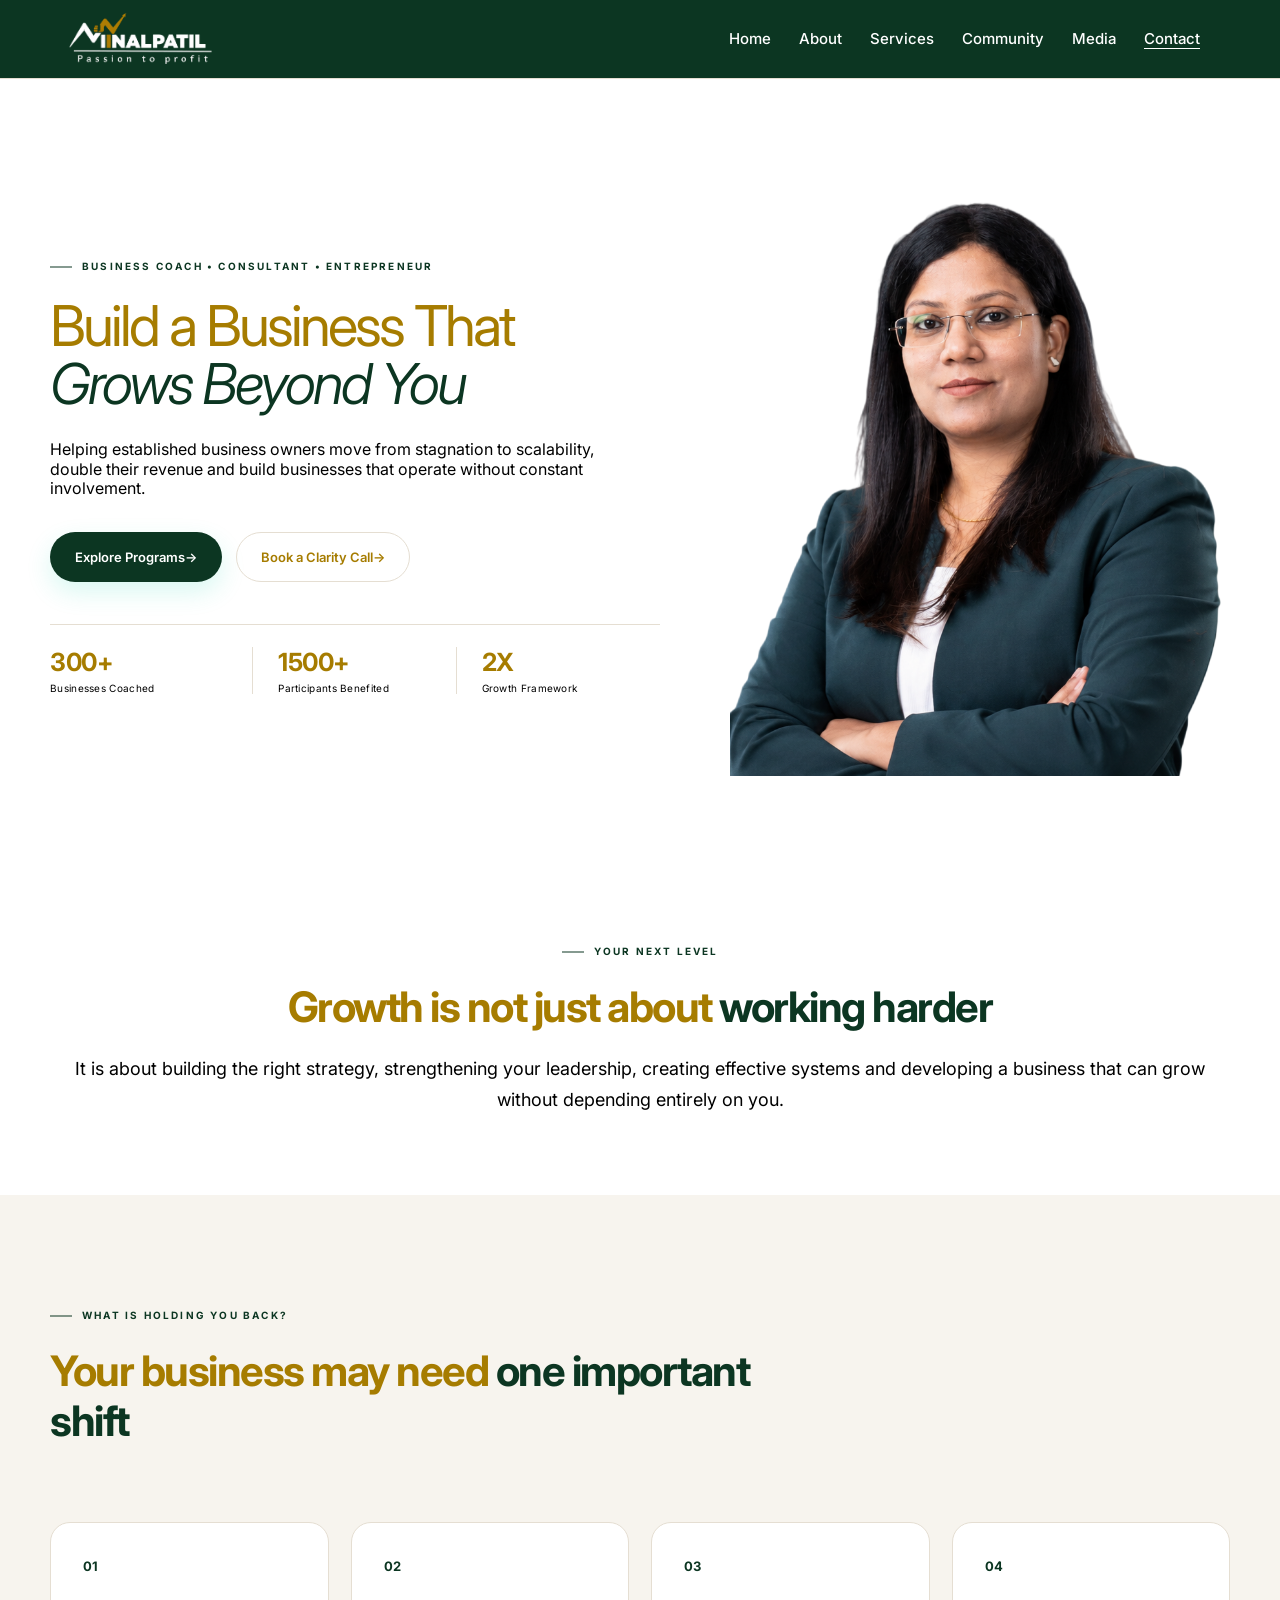
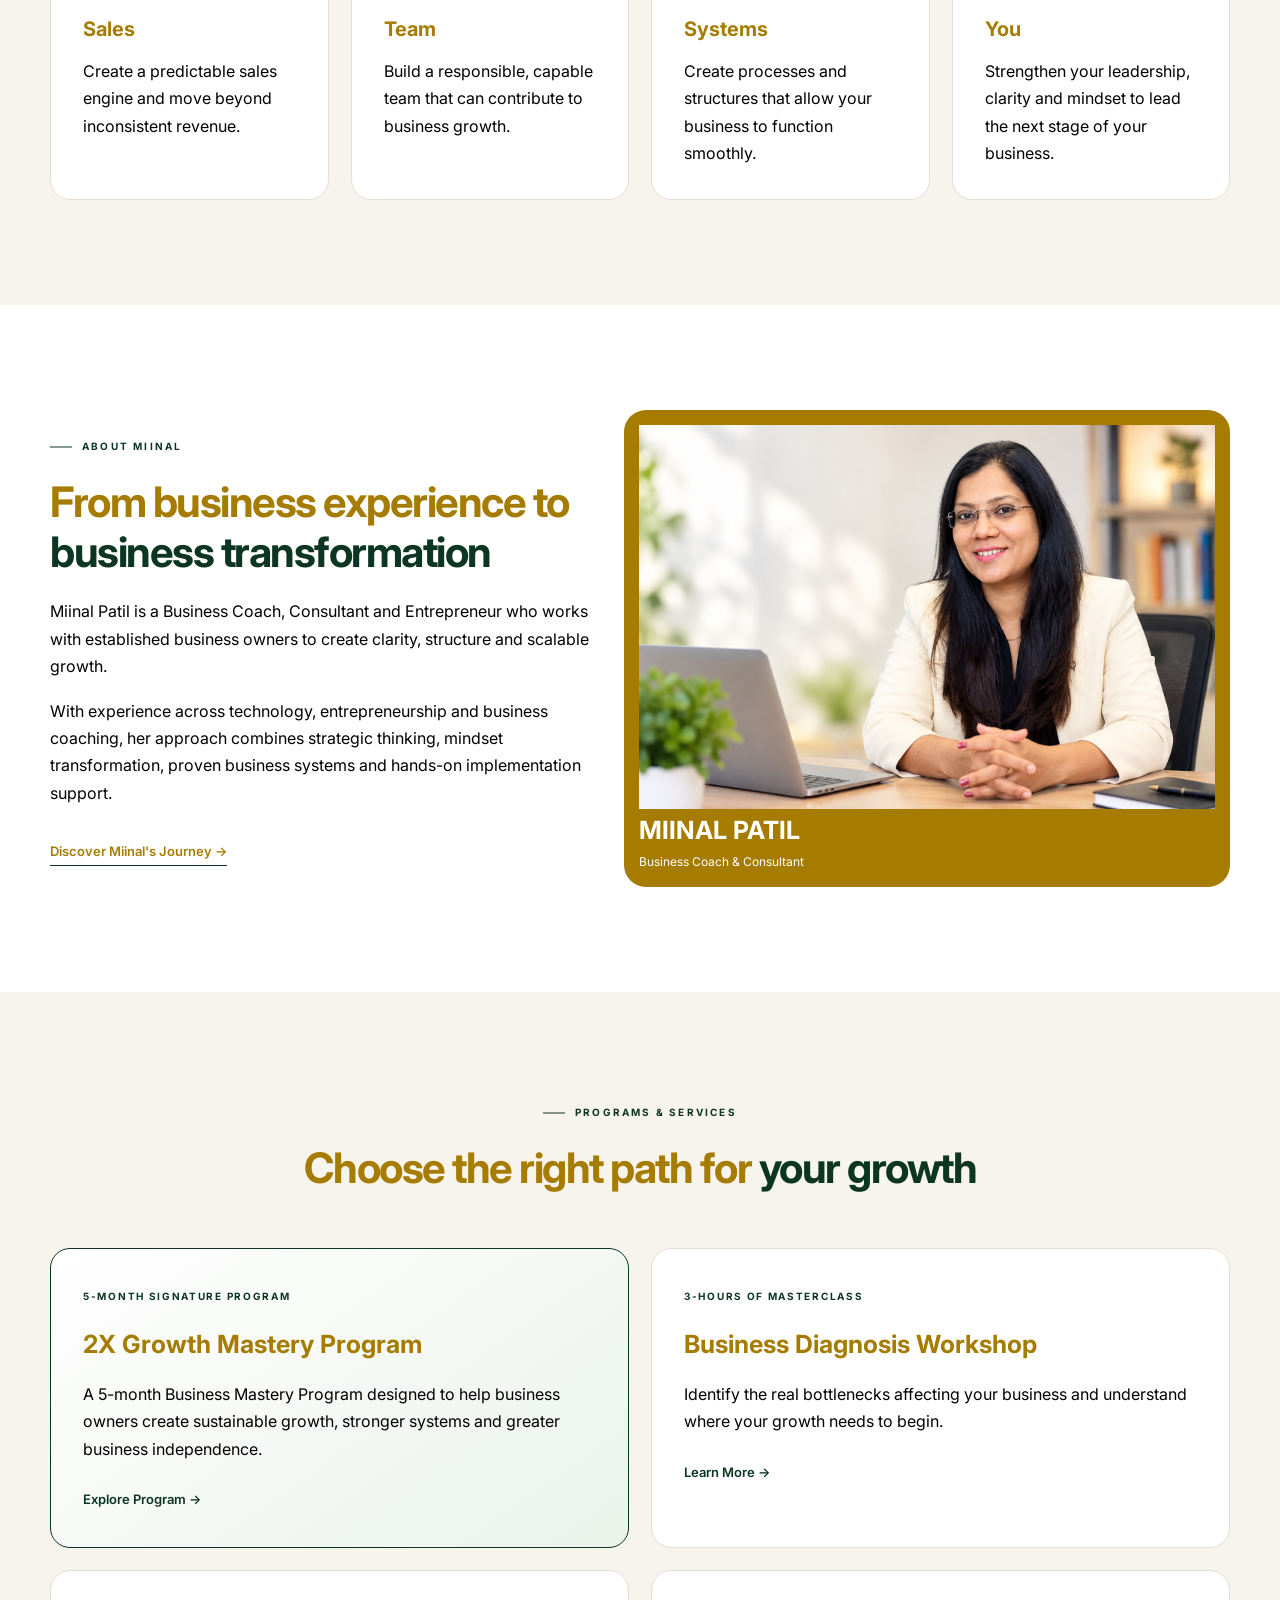
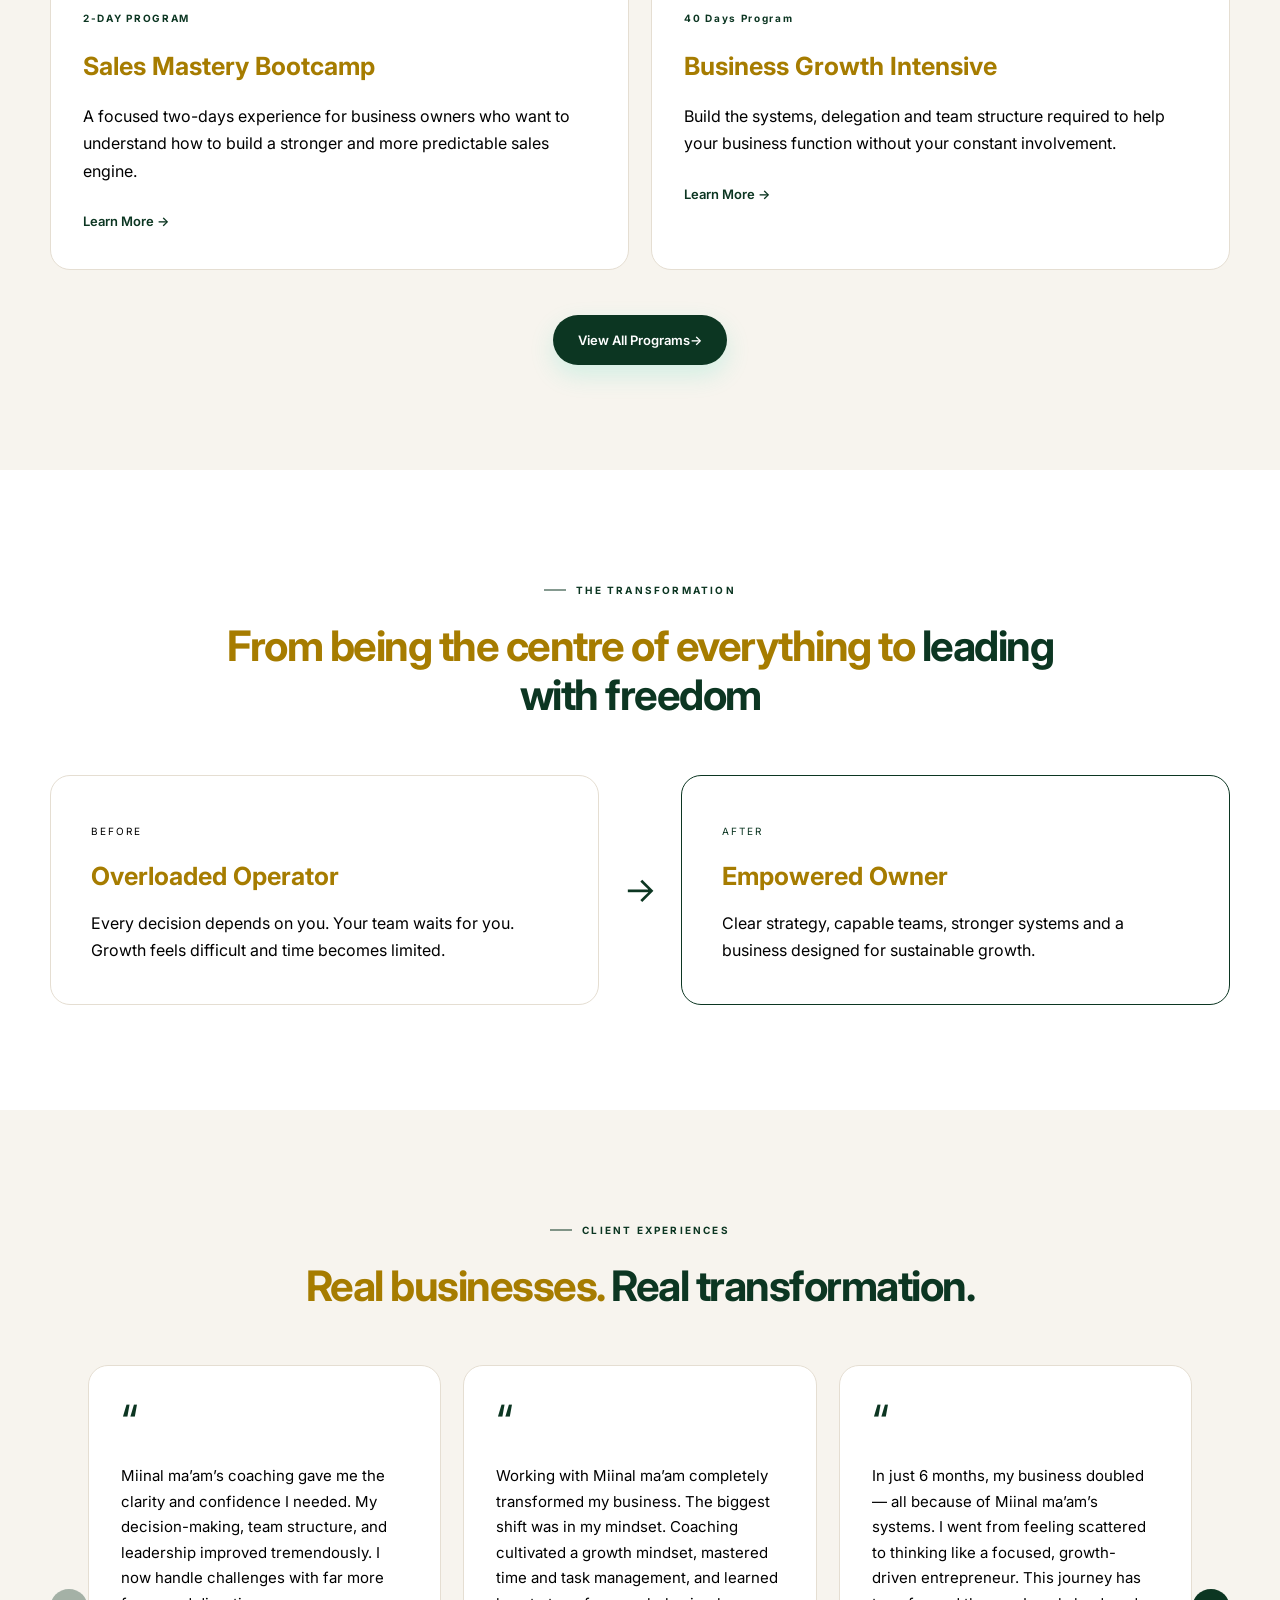
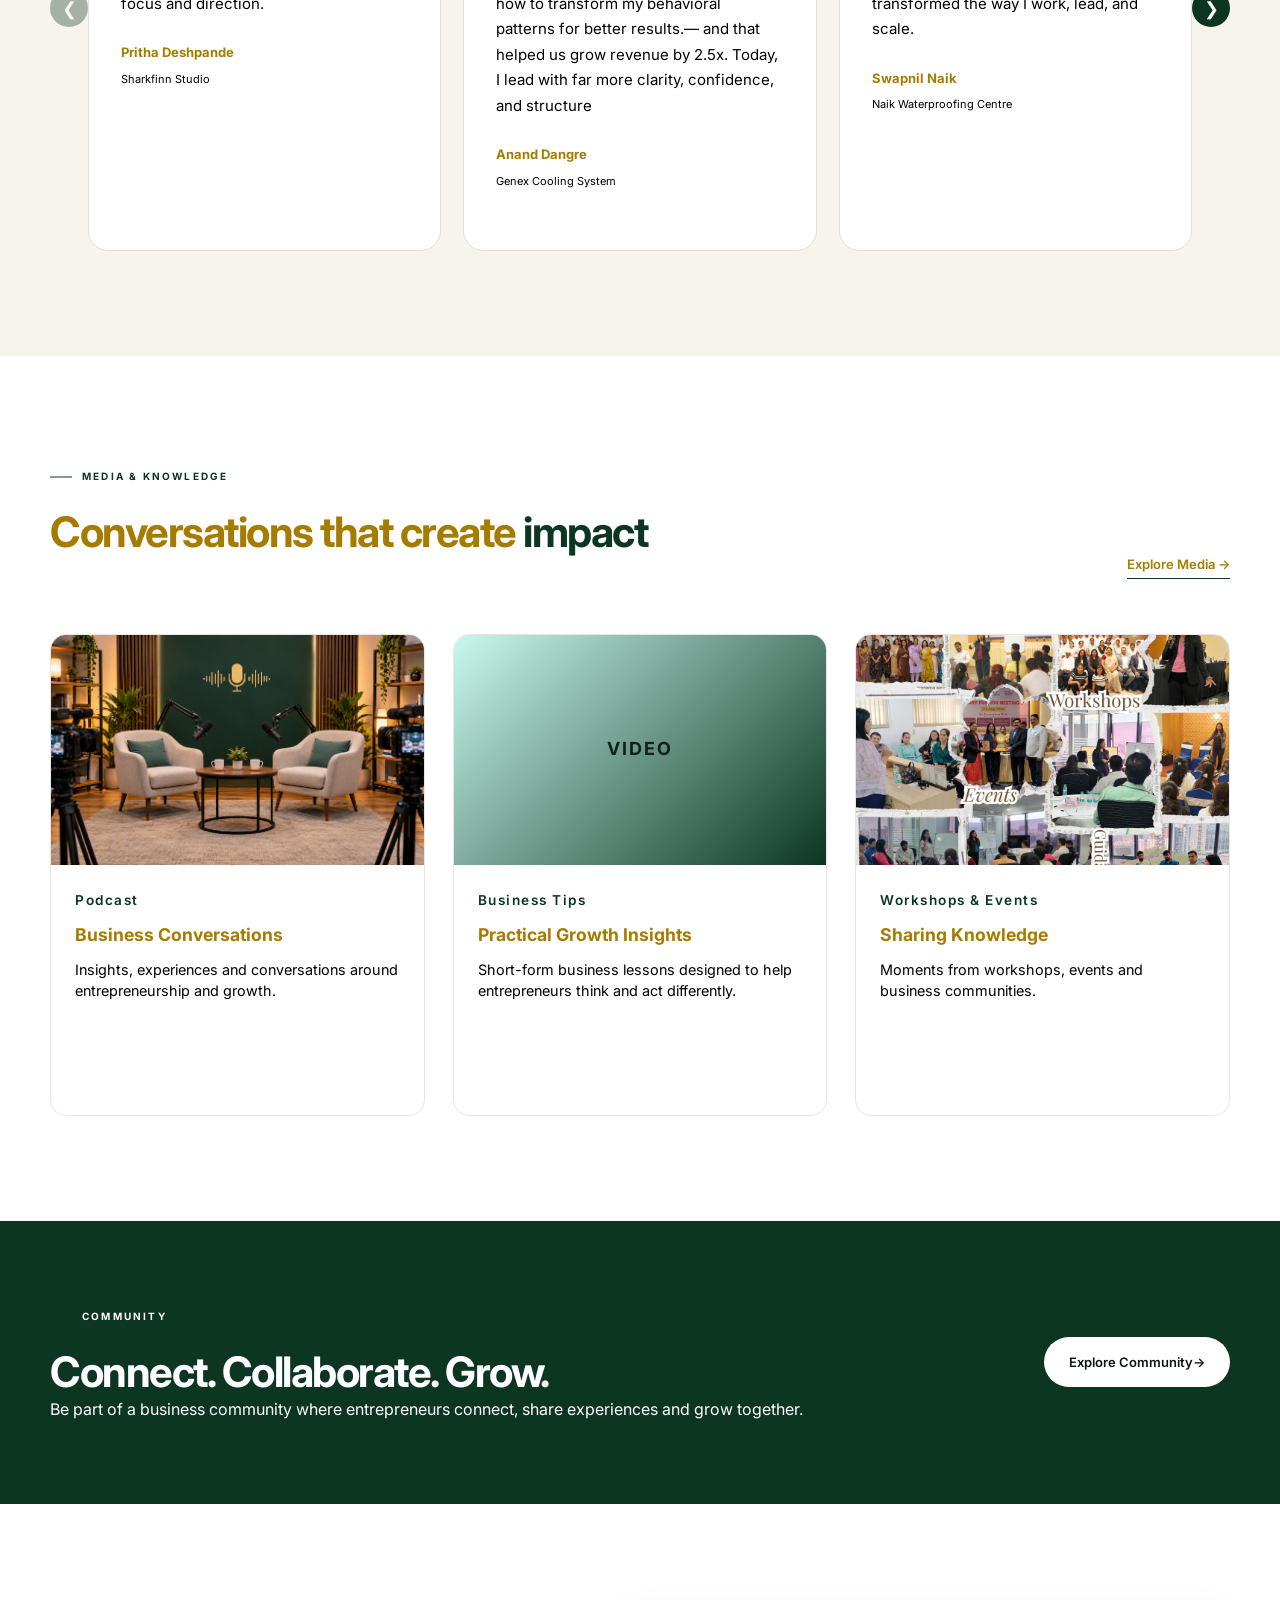
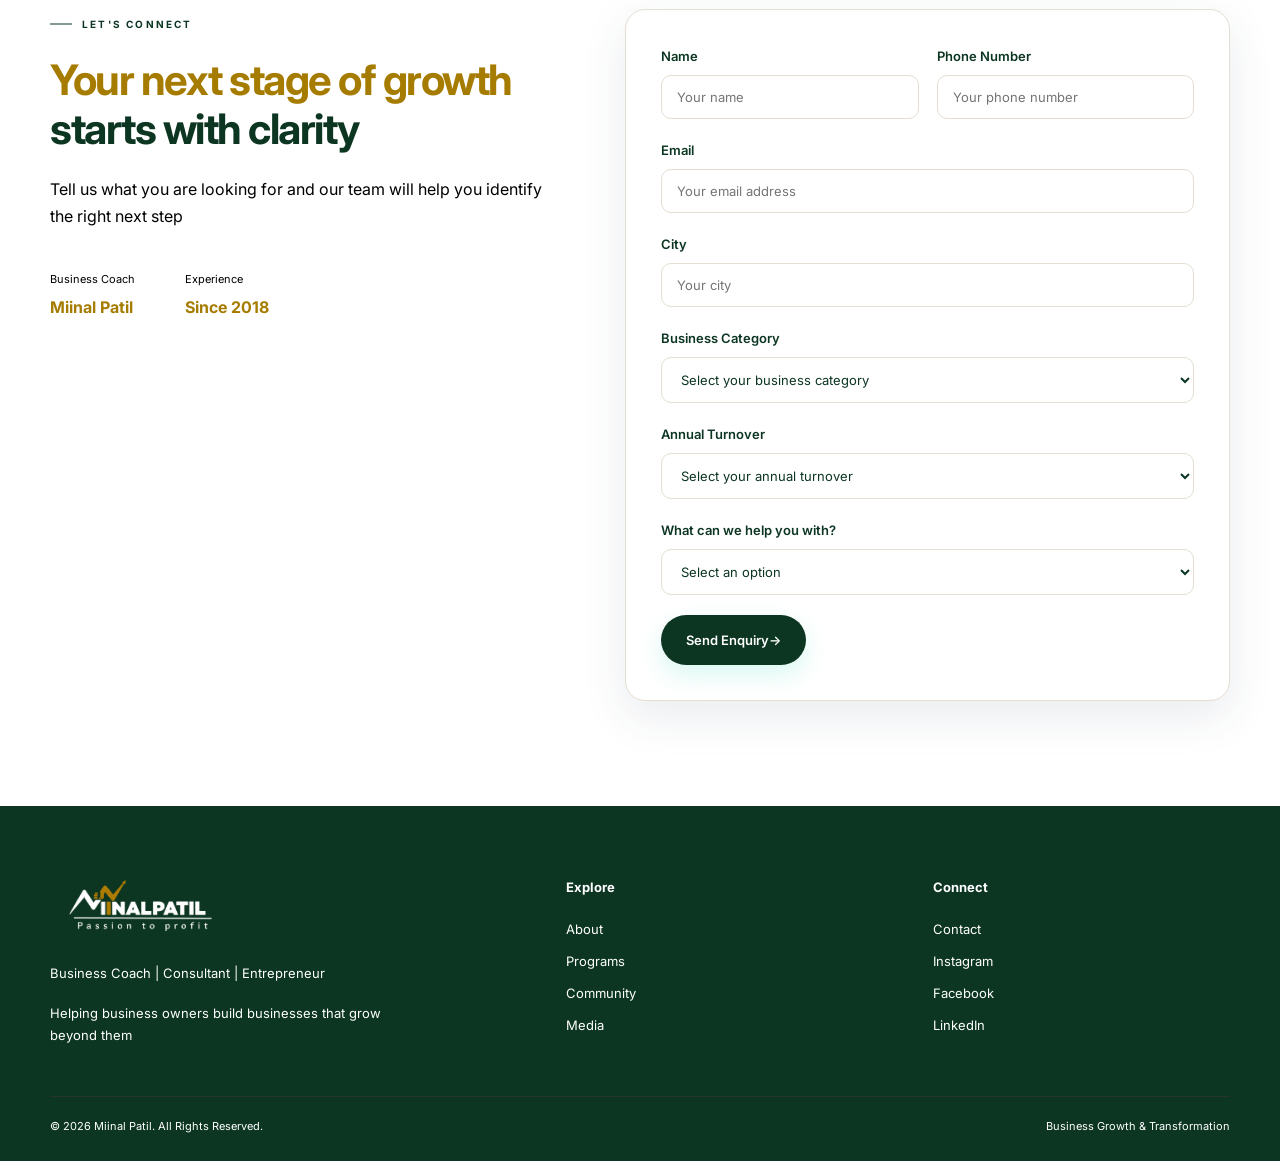
==== commit de726a3e: "Update index.html" ====
--- a/index.html
+++ b/index.html
@@ -40,7 +40,7 @@
 
         <a href="index.html" class="active">Home</a>
         <a href="about.html">About</a>
-        <a href="programs.html">Programs</a>
+        <a href="programs.html">Services</a>
         <a href="community.html">Community</a>
         <a href="media.html">Media</a>
         <a href="#contact">Contact</a>
@@ -456,7 +456,7 @@
           <article class="program-card">
 
             <span class="program-tag">
-              1-MONTH PROGRAM
+              40 Days Program
             </span>
 
             <h3>
@@ -1156,7 +1156,7 @@
           </option>
 
           <option value="program">
-            Program
+            Bootcamp
           </option>
 
           <option value="consultation-call">
--- a/style.css
+++ b/style.css
@@ -7,6 +7,7 @@
 /* ========================================
    ROOT VARIABLES
 ======================================== */
+@import url('https://fonts.googleapis.com/css2?family=Inter:wght@400;500;600;700;800&display=swap');
 
 :root {
   /* Brand Colors */
@@ -18,7 +19,7 @@
   --bg-soft: #F7F4EE;
 
   /* Text Colors */
-  --text: black;
+  --text: #a67c00;
   --text-soft: #000000;
 
   /* Borders & Cards */
@@ -75,6 +76,7 @@
   transition:
     background 0.25s ease
     color 0.25s ease;
+  font-family: 'Inter', sans-serif;
 }
 
 img {
@@ -93,7 +95,10 @@
 select {
   font-family: inherit;
 }
-
+h1, h2, h3, h4, h5, h6 {
+  font-family: 'Inter', sans-serif;
+  font-weight: 700;
+}
 /* ========================================
    CONTAINER
 ======================================== */
@@ -130,51 +135,46 @@
   display: flex;
   align-items: center;
   justify-content: space-between;
-  gap: 600px;
+  gap: 30px;
 }
 
 /* LOGO */
-
 .logo {
   display: inline-flex;
-  flex-direction: column;
-  line-height: 1;
-  letter-spacing: 2px;
-}
-
-.logo span {
-  font-size: 20px;
-  font-weight: 700;
-}
-
-.logo small {
-  margin-top: 4px;
-  font-size: 9px;
-  font-weight: 500;
-  letter-spacing: 4px;
-  color: var(--accent);
-}
-
-/* NAV */
-
+  align-items: center;
+  flex-shrink: 0;
+  text-decoration: none;
+}
+
+.logo img {
+  display: block;
+  width: 180px;
+  height: auto;
+  object-fit: contain;
+}
+
+/* NAVIGATION */
 .main-nav {
-  display: flex;
+   display: flex;
   align-items: center;
+  justify-content: flex-end;
   gap: 28px;
+  margin-left: auto;
 }
 
 .main-nav a {
   position: relative;
   padding: 8px 0;
-  font-size: 16px;
+  font-size: 15px;
   font-weight: 500;
   color: #ffffff;
+  text-decoration: none;
   transition: color 0.25s ease;
+  
 }
 
 .main-nav a:hover,
 .main-nav a.active {
-  
   color: #ffffff;
   text-decoration: underline;
   text-underline-offset: 4px;
@@ -197,34 +197,14 @@
 }
 
 /* NAV ACTIONS */
-
 .nav-actions {
   display: flex;
   align-items: center;
   gap: 12px;
-}
-
+  flex-shrink: 0;
+}
 /* THEME TOGGLE */
 
-.theme-toggle {
-  width: 42px;
-  height: 42px;
-  border-radius: 50%;
-  border: 1px solid var(--border);
-  background: var(--card);
-  color: var(--text);
-  cursor: pointer;
-  font-size: 20px;
-  display: grid;
-  place-items: center;
-  transition: all 0.25s ease;
-}
-
-.theme-toggle:hover {
-  border-color: var(--accent);
-  color: var(--accent);
-  transform: translateY(-2px);
-}
 
 /* MOBILE MENU BUTTON */
 
@@ -243,7 +223,7 @@
   display: block;
   width: 100%;
   height: 2px;
-  background: var(--text);
+  background: var(--accent);
   margin: 5px 0;
 }
 
@@ -314,13 +294,13 @@
   font-size: clamp(38px, 4.4vw, 64px);
   line-height: 1.02;
   letter-spacing: -3px;
-  font-weight: 600;
+  font-weight: 400;
 }
 
 .hero h1 span {
   display: block;
   color: var(--accent);
-  font-weight: 500;
+  font-weight: 350;
   font-style: italic;
 }
 
@@ -330,7 +310,7 @@
   max-width: 570px;
   margin-bottom: 34px;
   font-size: 16px;
-  line-height: 1.8;
+  line-height: 1.2;
   color: var(--text-soft);
 }
 
@@ -379,7 +359,7 @@
 .hero-stat span {
   margin-top: 5px;
   font-size: 10px;
-  line-height: 1.4;
+  line-height: 1.2;
   color: var(--text-soft);
   letter-spacing: 0.3px;
 }
@@ -540,7 +520,7 @@
 }
 
 .section h2 {
-  font-size: clamp(34px, 4vw, 52px);
+  font-size: clamp(30px, 3.5vw, 42px);
   line-height: 1.18;
   letter-spacing: -1.5px;
   margin-bottom: 22px;
@@ -566,6 +546,7 @@
 /* ========================================
    BUTTONS
 ======================================== */
+
 
 .btn {
   display: inline-flex;
@@ -578,11 +559,12 @@
   font-size: 13px;
   font-weight: 600;
   cursor: pointer;
-  transition:
-    transform 0.25s ease,
-    box-shadow 0.25s ease,
-    background 0.25s ease;
-}
+  transition: transform 0.25s ease,
+              box-shadow 0.25s ease,
+              background 0.25s ease;
+  font-family: 'Inter', sans-serif;
+}
+
 
 .btn:hover {
   transform: translateY(-2px);
@@ -596,8 +578,15 @@
     rgba(43, 217, 182, 0.18);
 }
 
+
+
 .btn-primary:hover {
   background: var(--accent);
+}
+
+.program-detail-card .btn-primary {
+  margin-top: auto;
+  align-self: flex-end;
 }
 
 .btn-secondary {
@@ -770,6 +759,24 @@
   color: var(--accent);
   font-size: 13px;
   font-weight: 600;
+}
+/* ========================================
+   PROGRAM DETAIL CARD BUTTON ALIGNMENT
+======================================== */
+
+.program-detail-card {
+  min-height: 450px;
+}
+
+.program-detail-card > div:nth-child(2) {
+  display: flex;
+  flex-direction: column;
+  min-width: 0;
+}
+
+.program-detail-card > div:nth-child(2) > .btn-primary {
+  margin-top: auto;
+  align-self: flex-end;
 }
 
 /* ========================================
@@ -945,7 +952,7 @@
 .success-dialog p {
   margin: 0 auto 28px;
   max-width: 340px;
-  line-height: 1.6;
+  line-height: 1.2;
 }
 
 .success-dialog-close {
@@ -1111,13 +1118,13 @@
 
   display: flex;
   align-items: center;
-  justify-content: center;
+  justify-content: center;  
 
   border: none;
   border-radius: 50%;
 
   background: var(--accent);
-  color: #071311;
+  color: #ffffff;
 
   font-size: 30px;
   font-weight: 400;
@@ -1261,6 +1268,7 @@
   padding: 80px 0;
   background: var(--accent);
   color: #071311;
+  padding: 80px 20px;
 }
 
 .cta-box {
@@ -1325,6 +1333,8 @@
   box-shadow: var(--shadow);
 }
 
+
+
 .form-row {
   display: grid;
   grid-template-columns: repeat(2, 1fr);
@@ -1338,8 +1348,9 @@
 .form-group label {
   display: block;
   margin-bottom: 8px;
-  font-size: 12px;
+  font-size: 13px;
   font-weight: 600;
+  color:var(--accent);
 }
 
 .form-group input,
@@ -1349,7 +1360,7 @@
   border: 1px solid var(--border);
   border-radius: 10px;
   background: var(--bg);
-  color: var(--text);
+  color: var(--accent);
   padding: 13px 15px;
   outline: none;
   font-size: 13px;
@@ -1780,12 +1791,14 @@
 }
 
 .media-content {
-  display: flex;
+   display: flex;
   flex-direction: column;
   align-items: flex-start;
   gap: 12px;
   padding: 24px;
   flex: 1;
+  min-height: 250px;
+  box-sizing: border-box;
 }
 
 .media-content span {
@@ -1795,17 +1808,17 @@
 }
 
 .media-content h3 {
-  font-size: clamp(1.1rem, 1.5vw, 1.4rem);
-  line-height: 1.35;
+  font-size: clamp(1.1rem, 1.2vw, 1rem);
+  line-height: 1.3;
   overflow-wrap: anywhere;
   margin: 0;
 }
 
 .media-content p {
-  font-size: 1rem;
-  line-height: 1.7;
+  font-size: 0.9rem;
+  line-height: 1.5;
   margin: 0;
-  overflow-wrap: anywhere;
+  overflow-wrap: normal;
 }
 
 /* ========================================
@@ -1869,7 +1882,7 @@
 }
 
 .footer-bottom p {
-  color: var(--dark-soft);
+  color: #ffffff;
   font-size: 11px;
 }
 
@@ -1886,7 +1899,7 @@
   border: none;
   border-radius: 50%;
   background: var(--accent);
-  color: #071311;
+  color: #ffffff;
   font-size: 20px;
   cursor: pointer;
   opacity: 0;
@@ -1977,6 +1990,13 @@
 
   .media-content {
     padding: 20px;
+  }
+    .nav-container {
+    gap: 60px;
+  }
+
+  .main-nav {
+    gap: 20px;
   }
 }
 
@@ -2007,7 +2027,7 @@
     align-items: stretch;
     gap: 0;
     padding: 15px;
-    background: var(--card);
+    background: var(--accent);
     border: 1px solid var(--border);
     border-radius: 15px;
     box-shadow: var(--shadow);
@@ -2180,7 +2200,7 @@
 
   .media-content p {
     font-size: 1rem;
-    line-height: 1.65;
+    line-height: 1.2;
   }
 
   .section-heading {
@@ -2198,4 +2218,7 @@
     font-size: clamp(1.7rem, 7vw, 2.2rem);
     overflow-wrap: anywhere;
   }
-}
+   .main-nav {
+    display: none;
+  }
+}
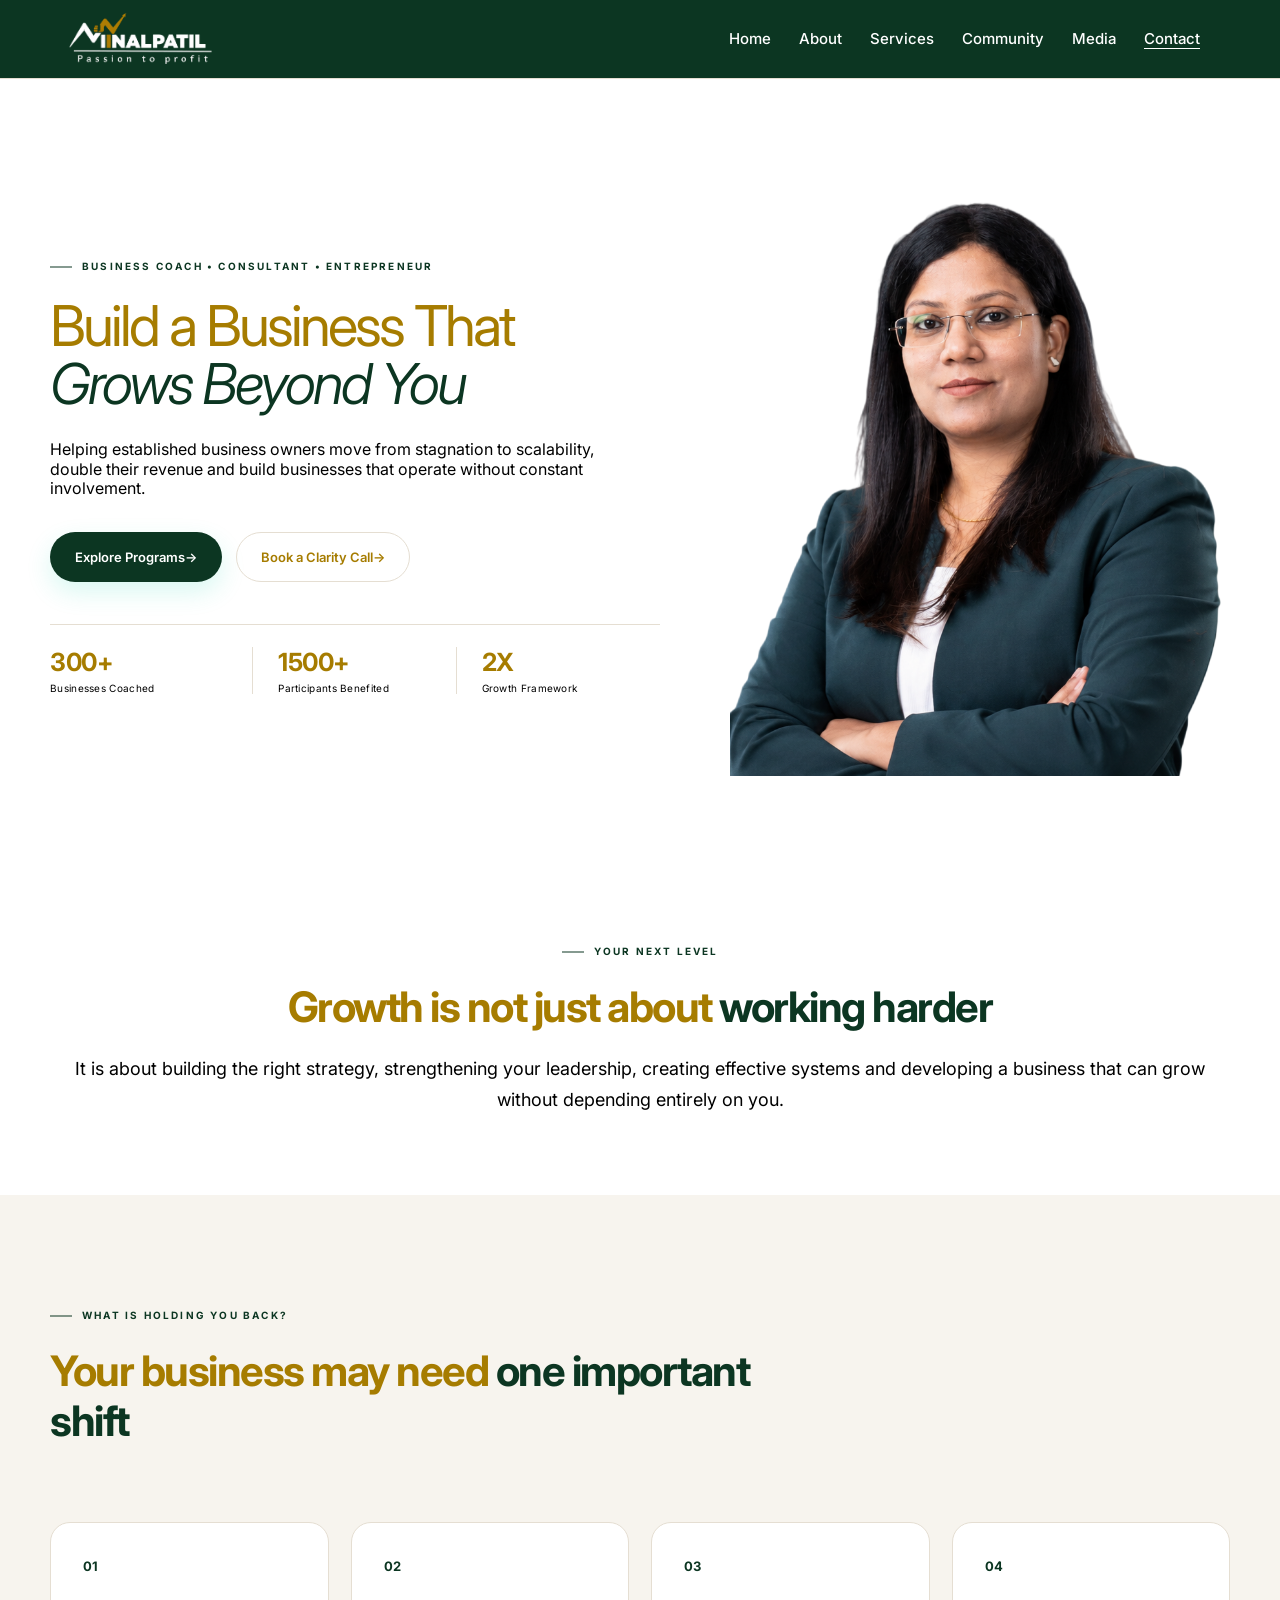
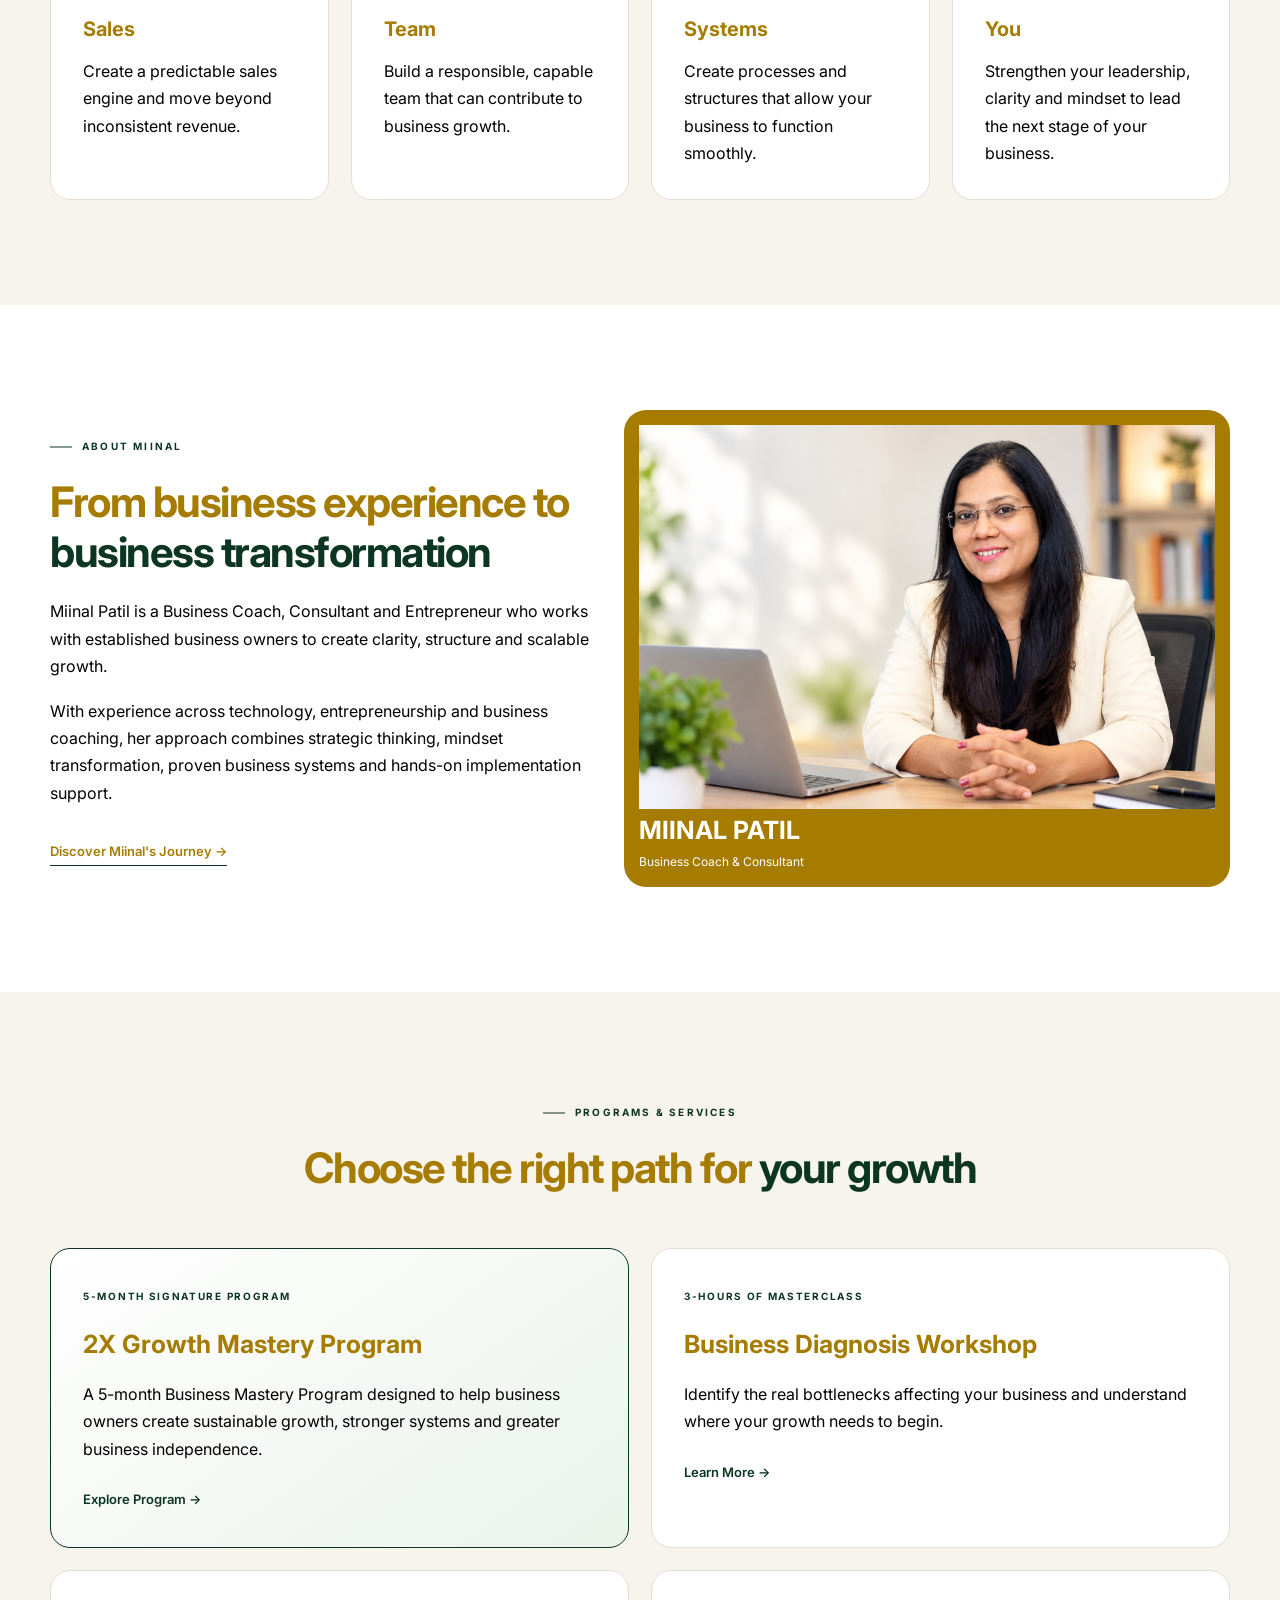
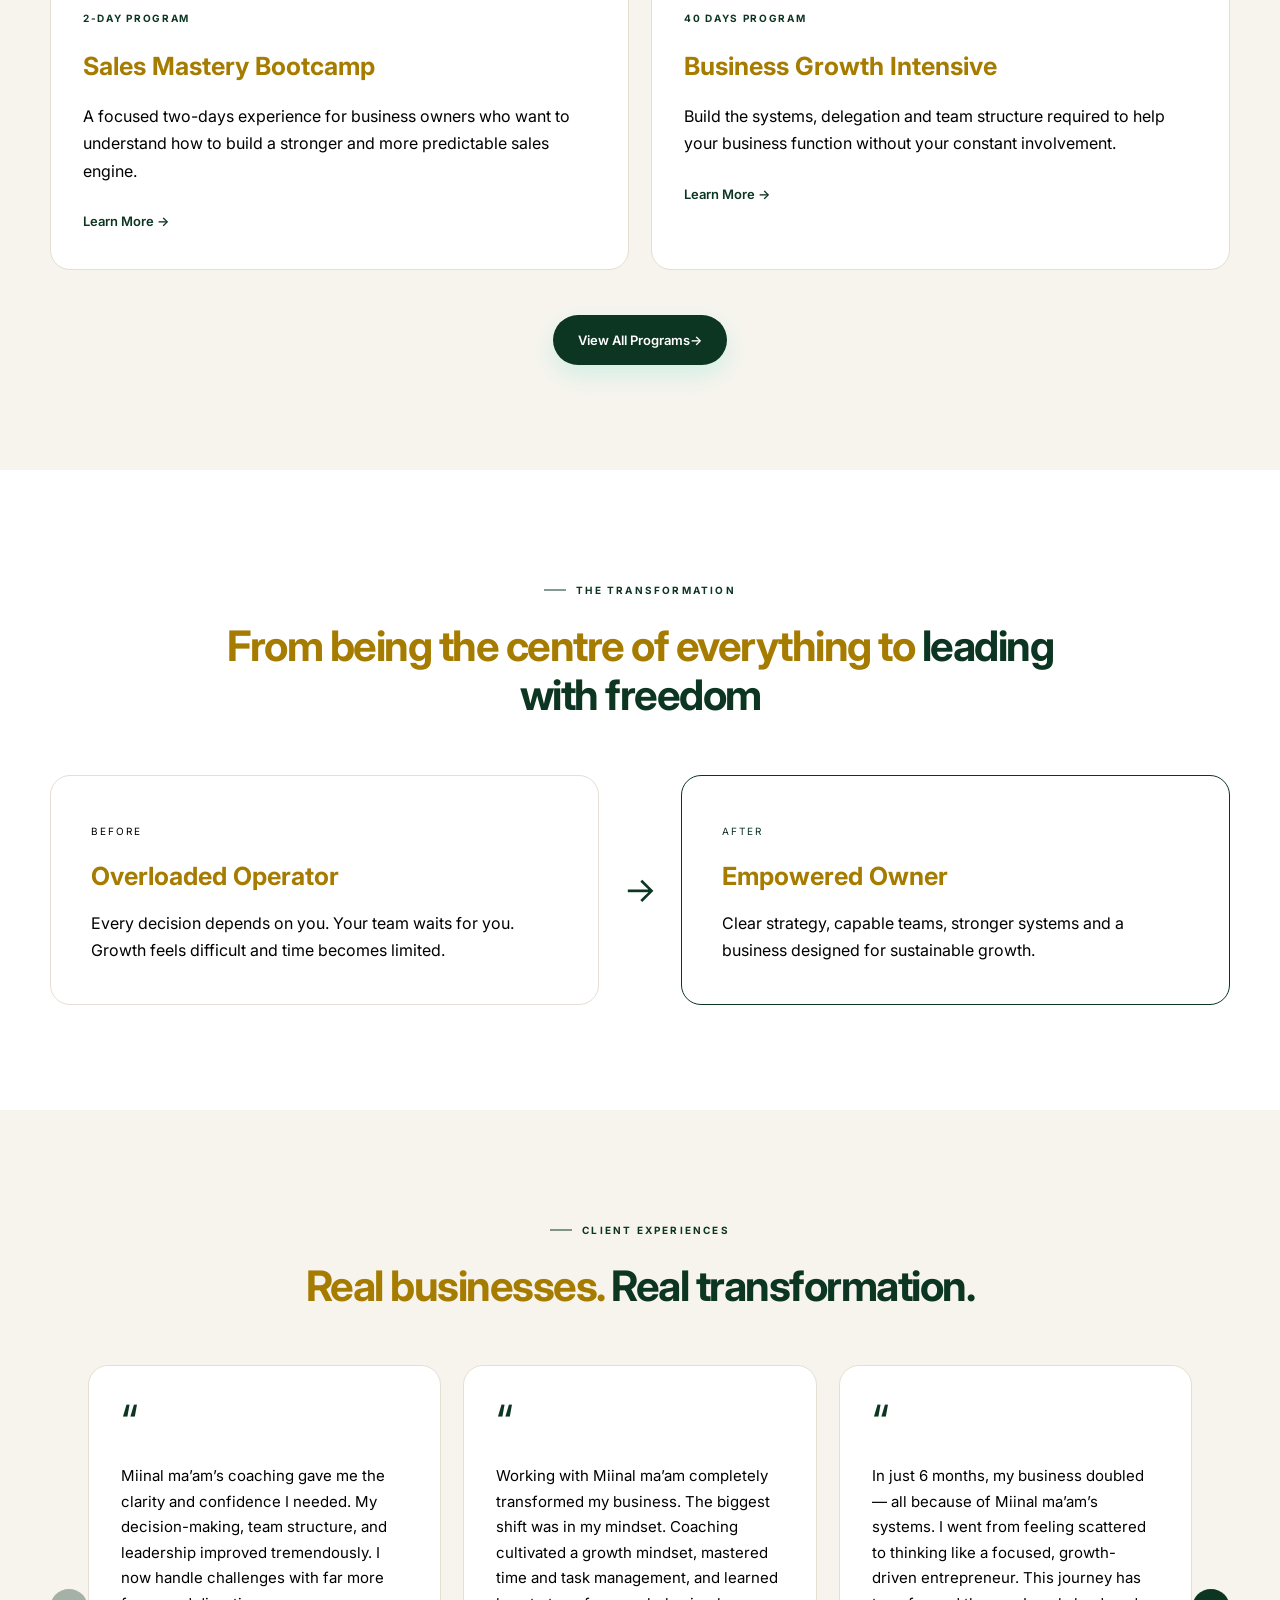
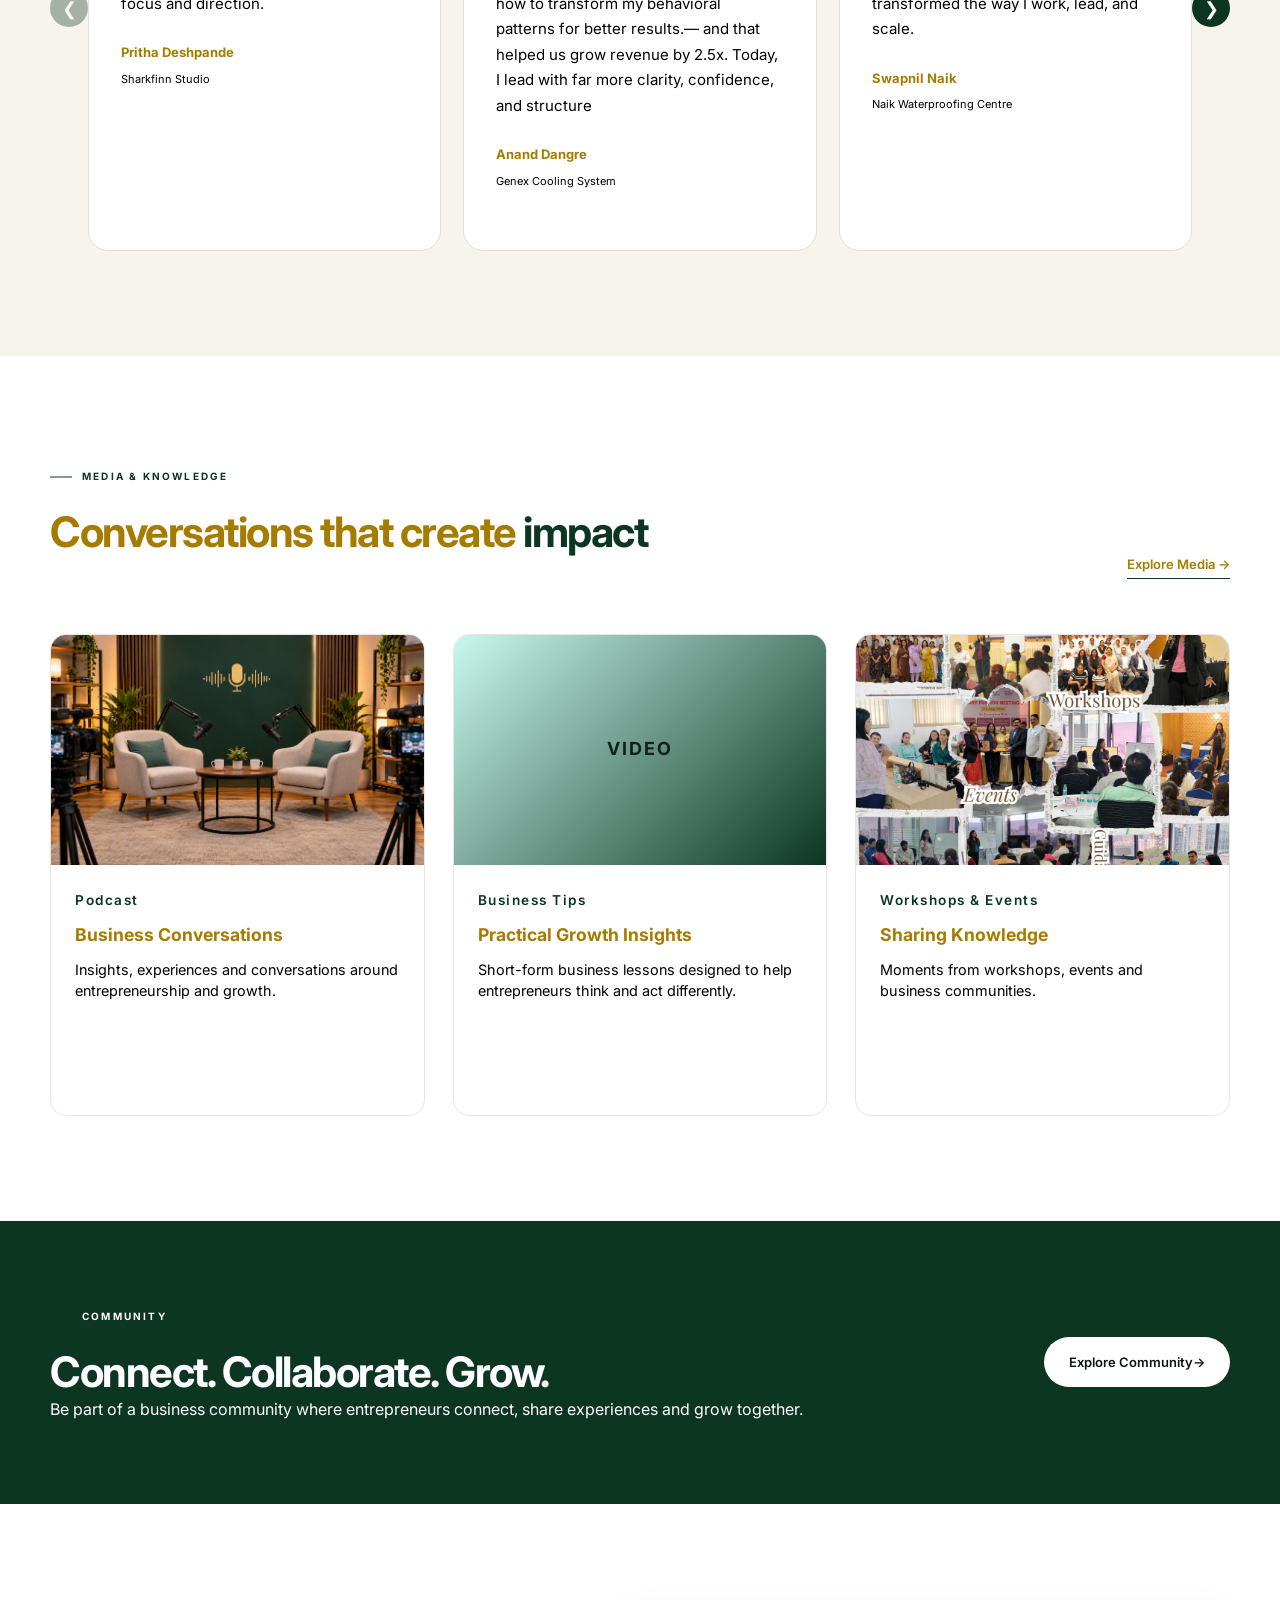
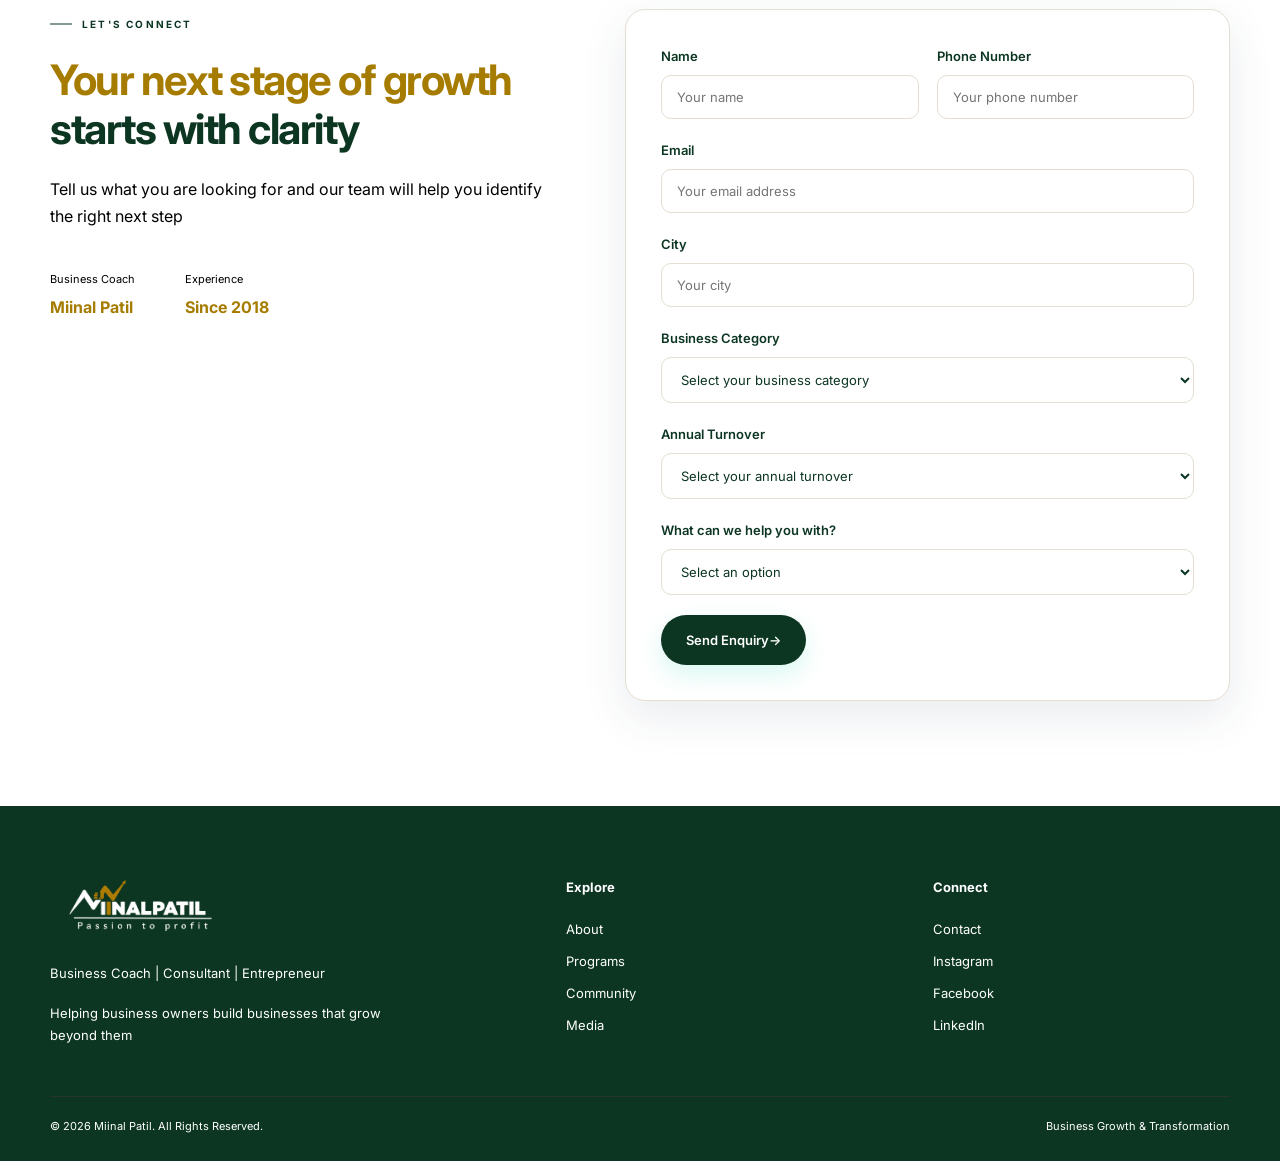
==== commit d87ae54e: "Update print statement from 'Hello' to 'Goodbye'" ====
--- a/index.html
+++ b/index.html
@@ -456,7 +456,7 @@
           <article class="program-card">
 
             <span class="program-tag">
-              40 Days Program
+              40 DAYS PROGRAM
             </span>
 
             <h3>
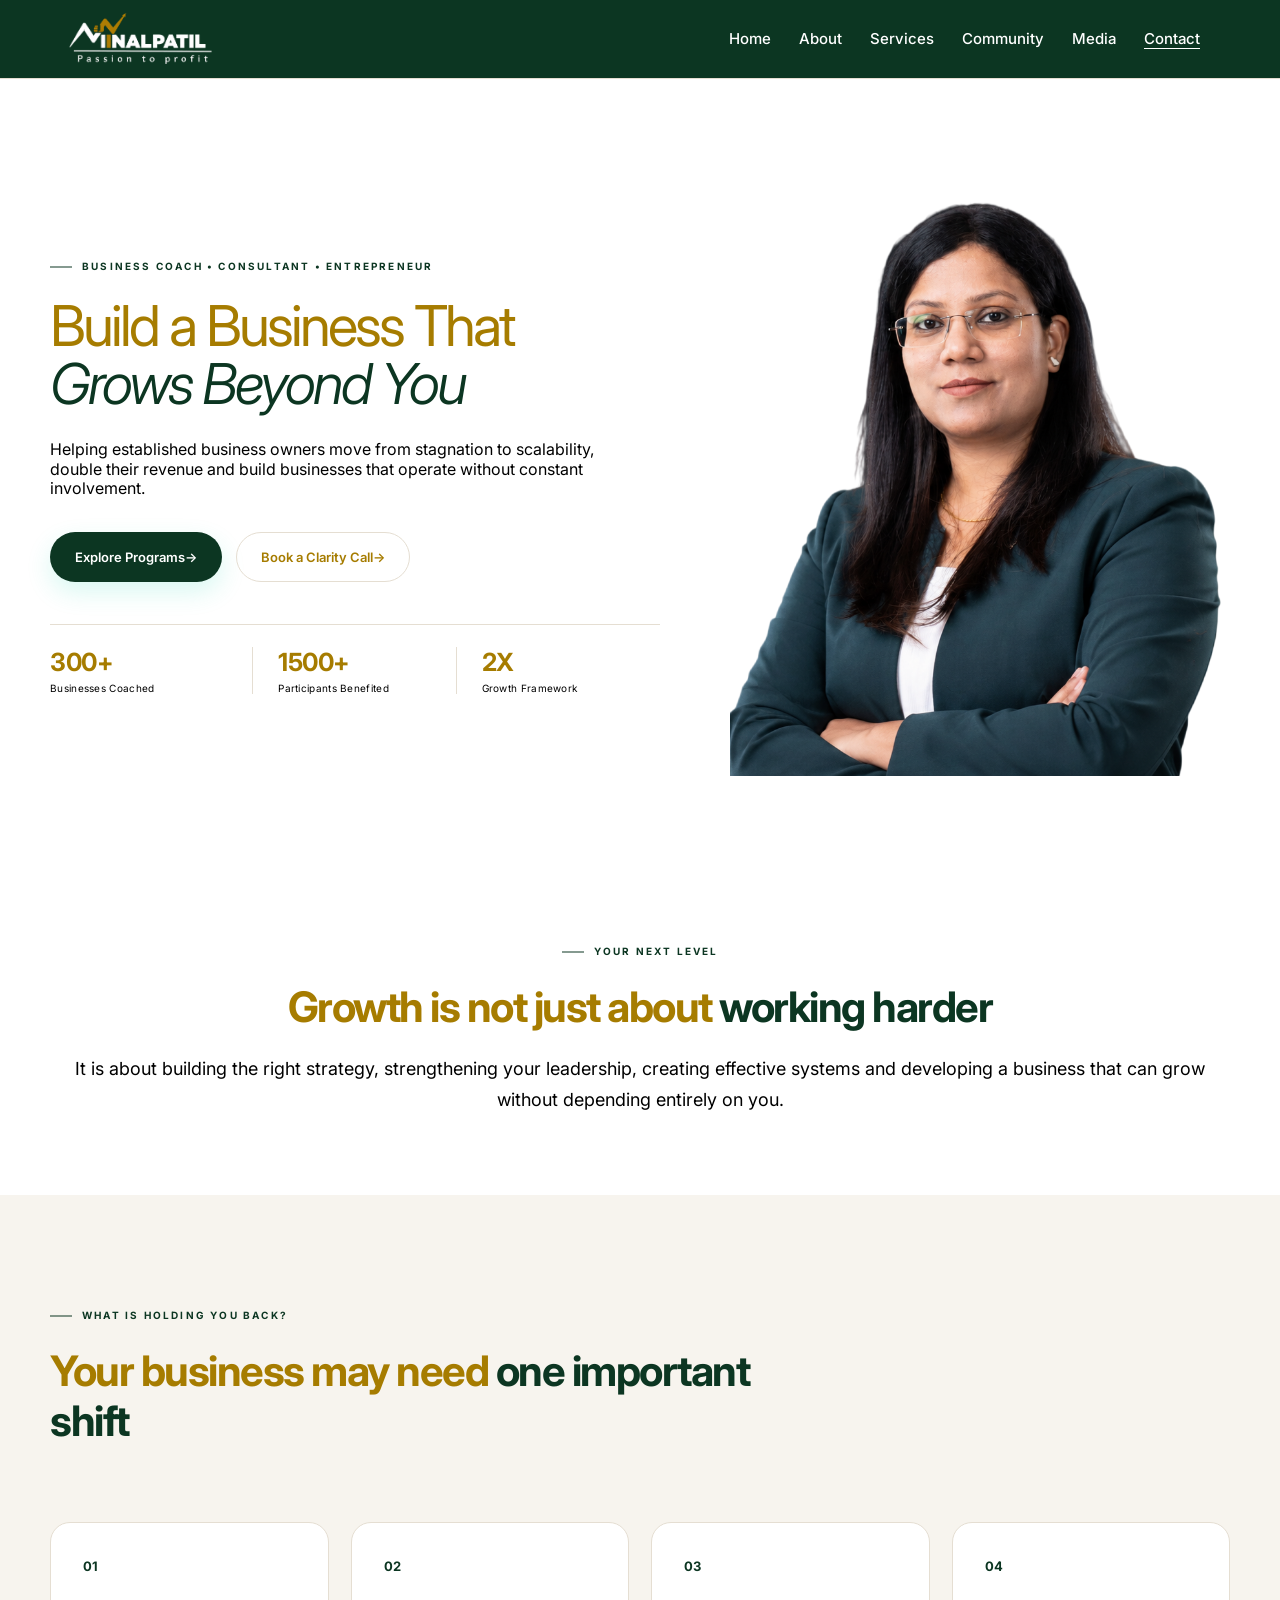
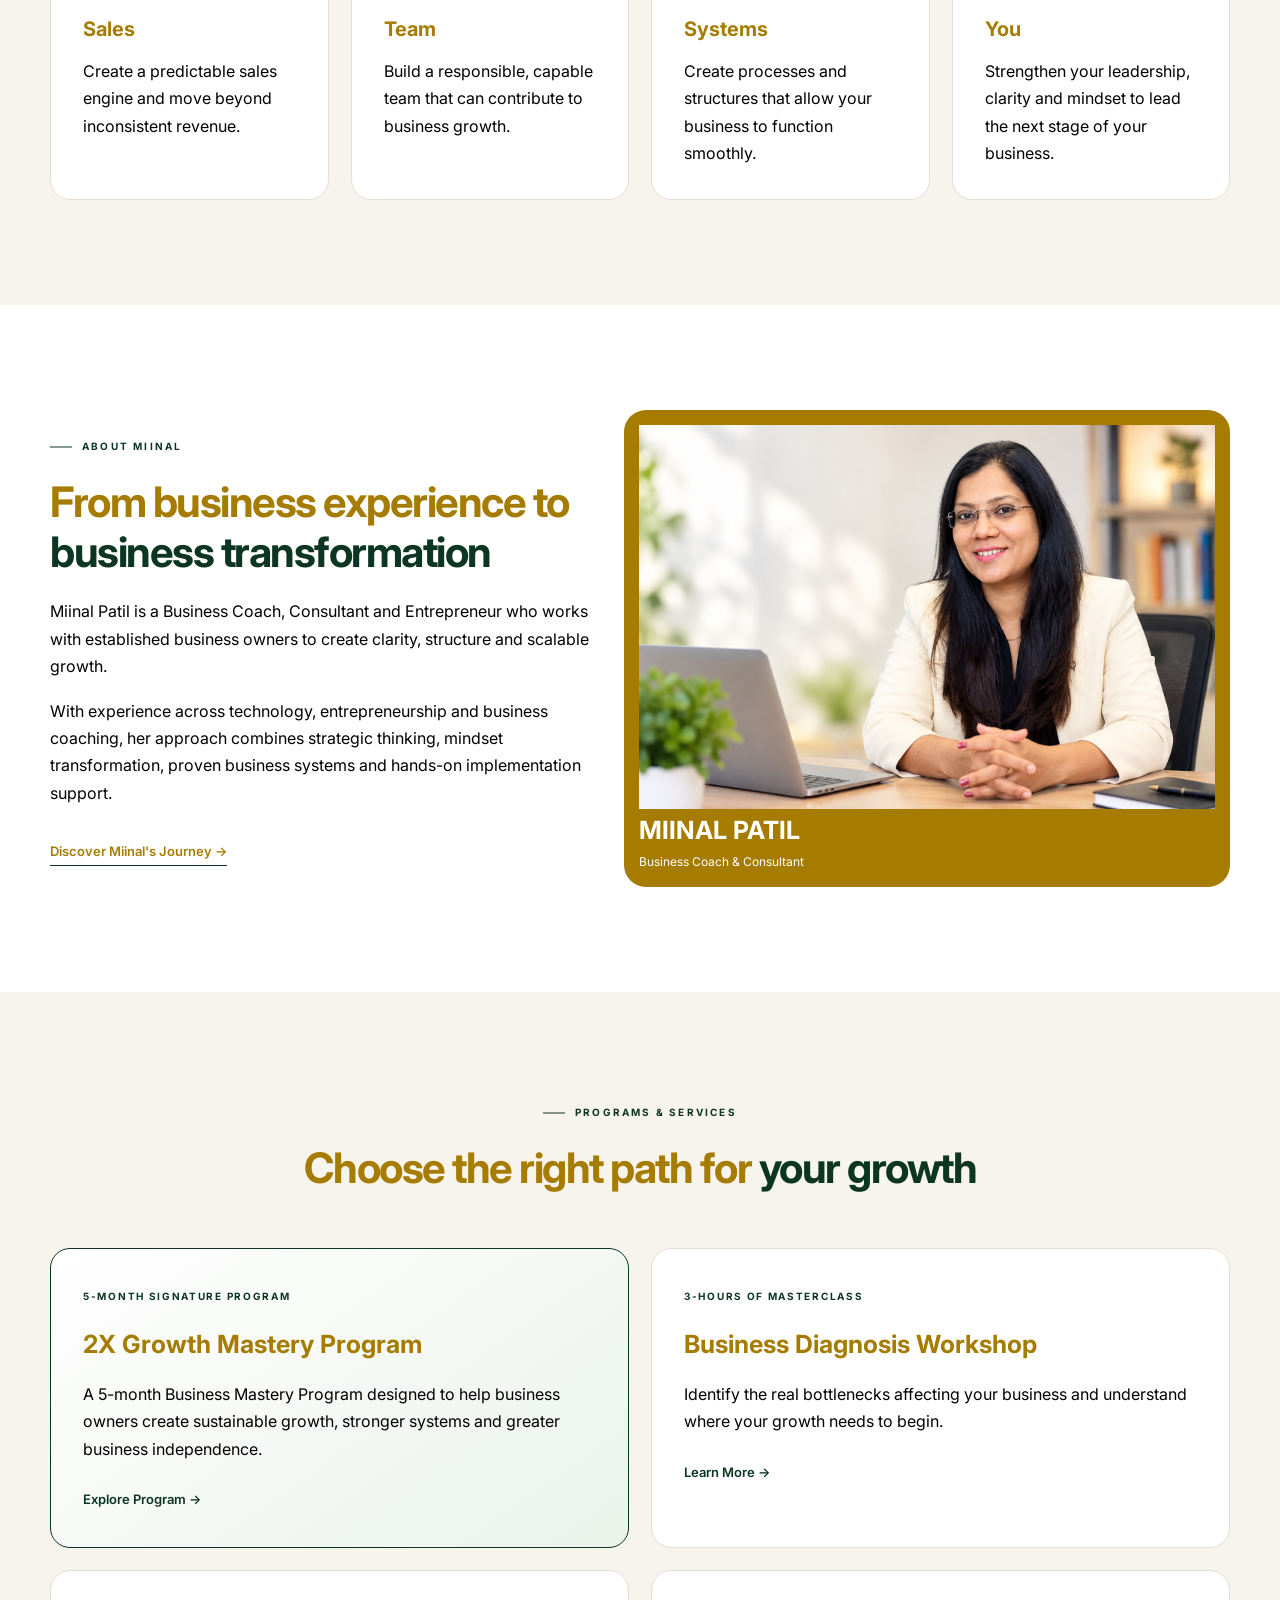
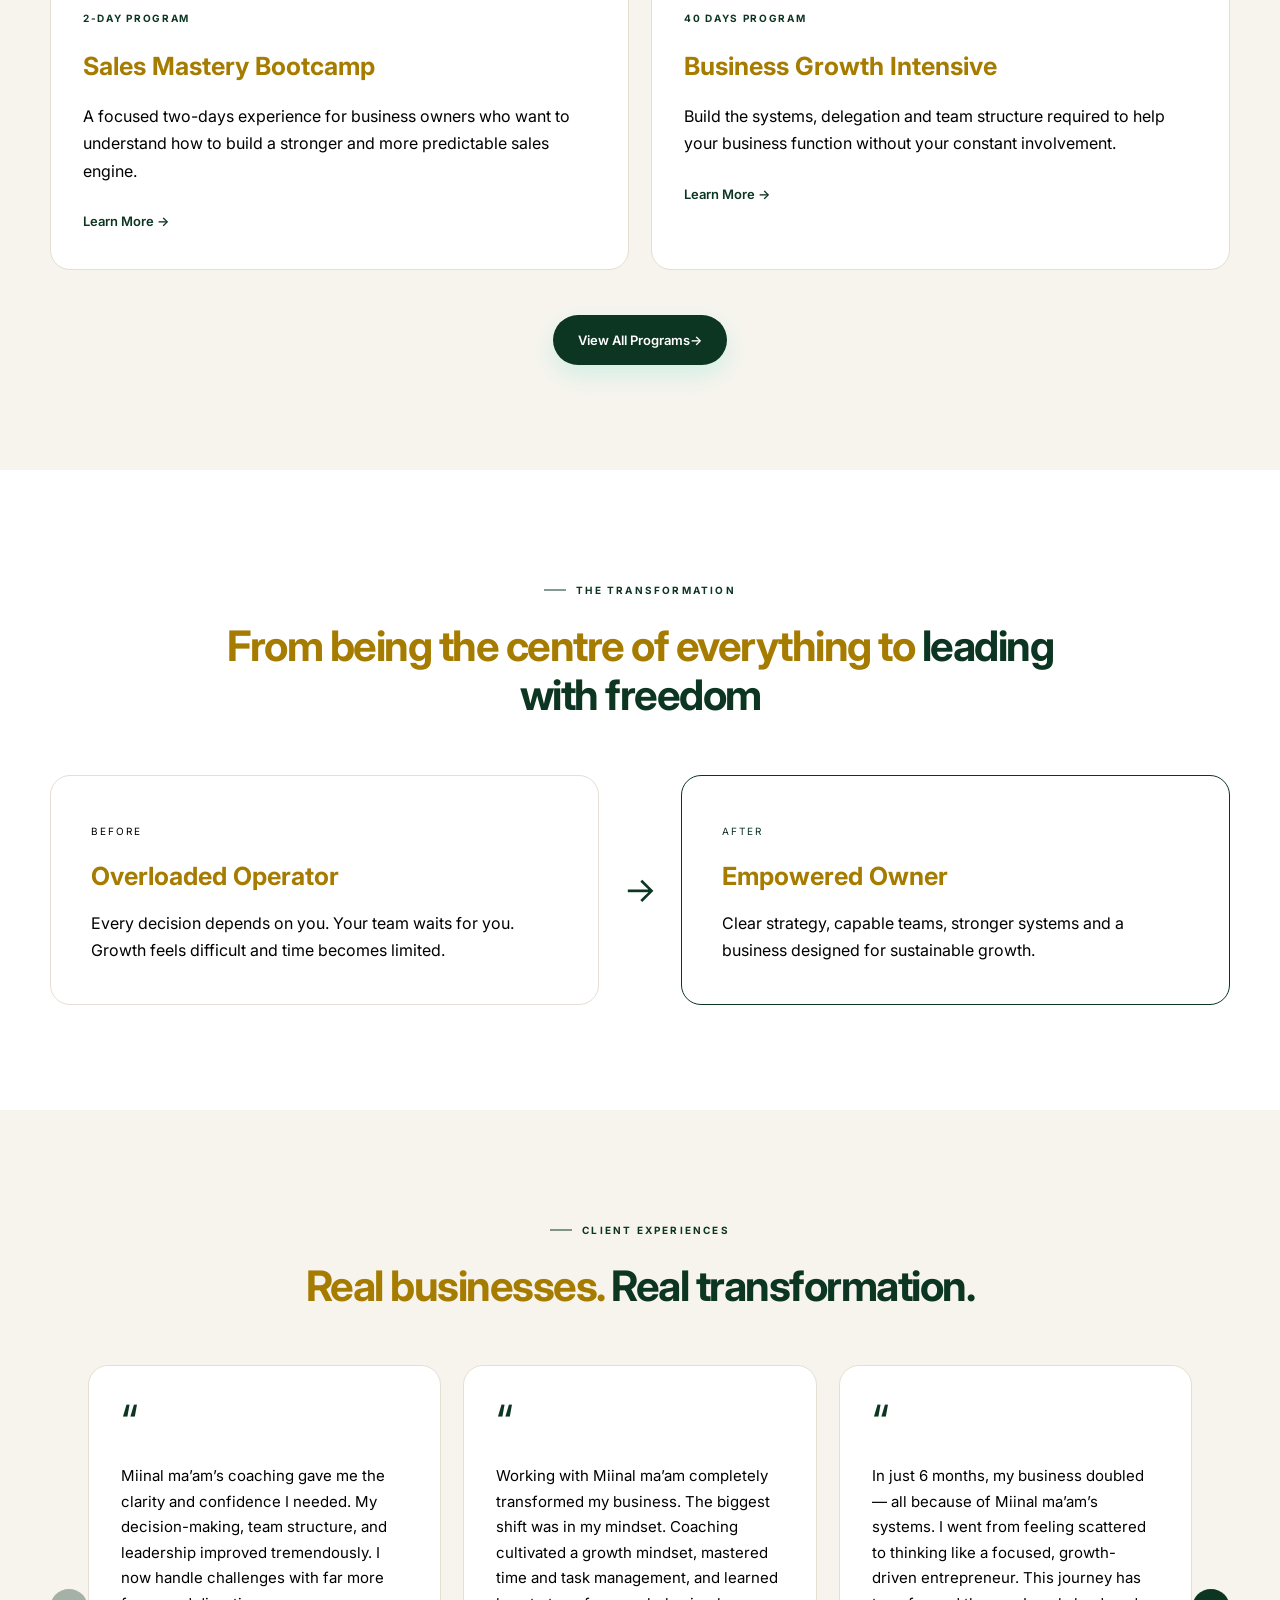
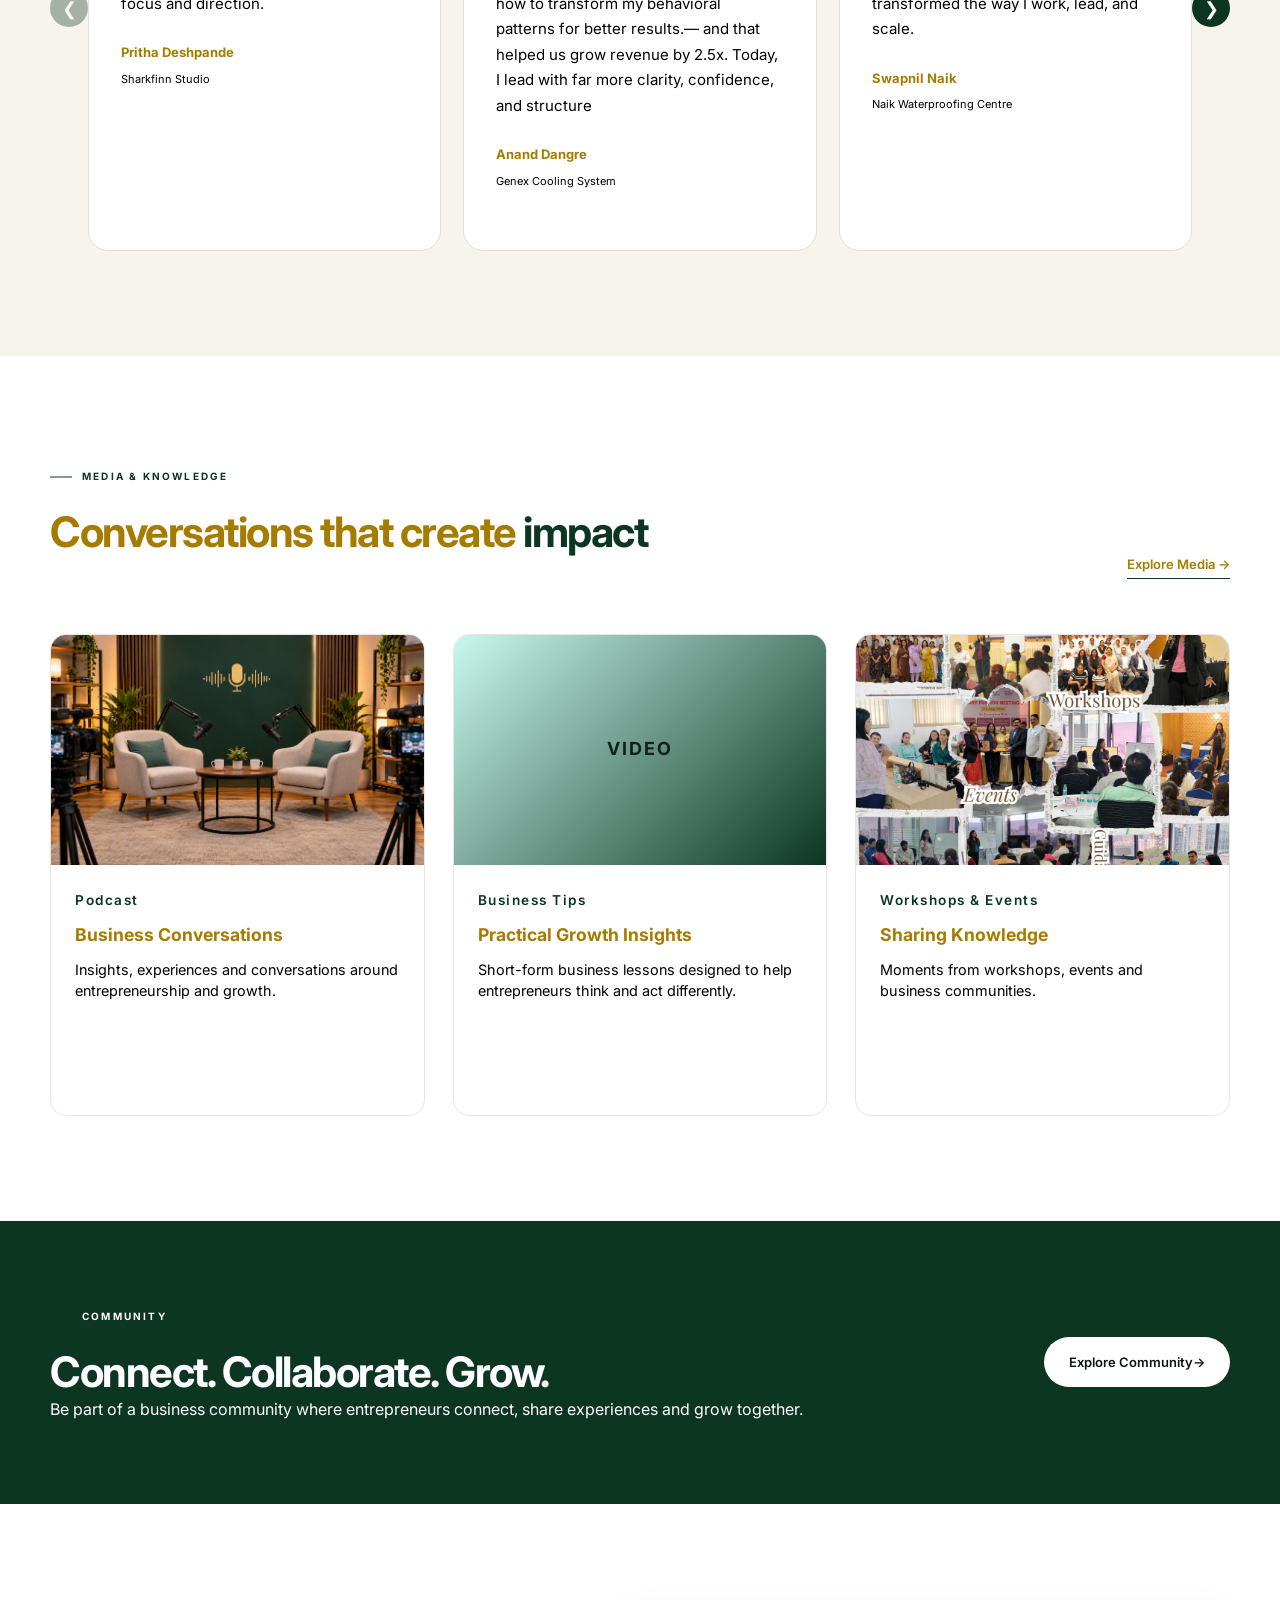
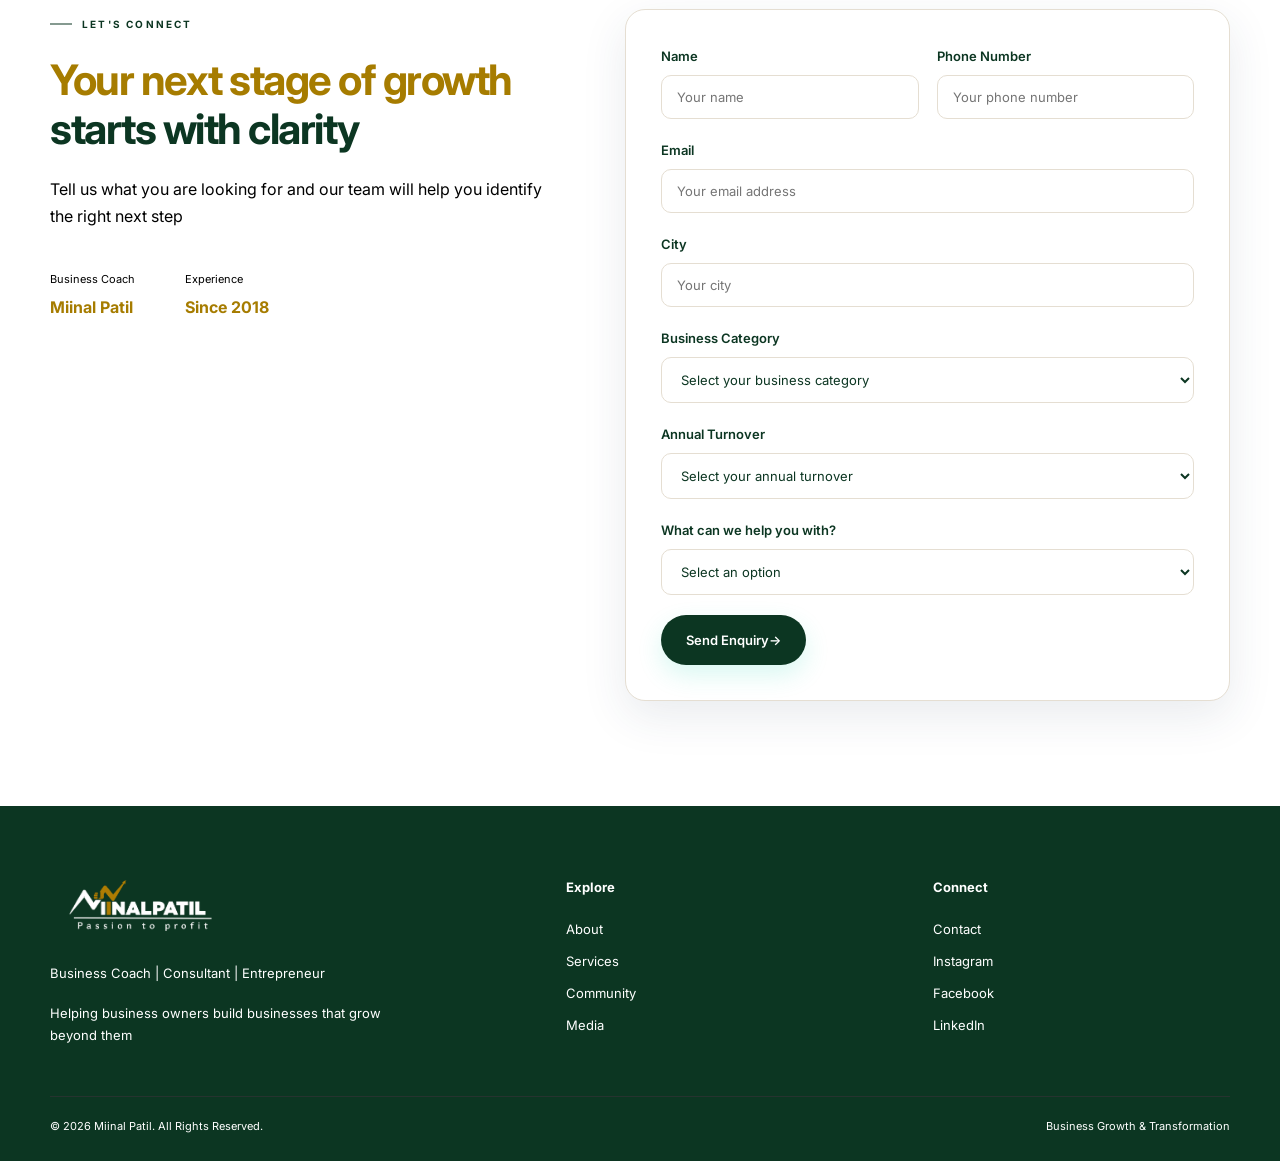
==== commit c858dbad: "Update print statement from 'Hello' to 'Goodbye'" ====
--- a/index.html
+++ b/index.html
@@ -1269,7 +1269,7 @@
         </a>
 
         <a href="programs.html">
-          Programs
+          Services
         </a>
 
         <a href="community.html">
